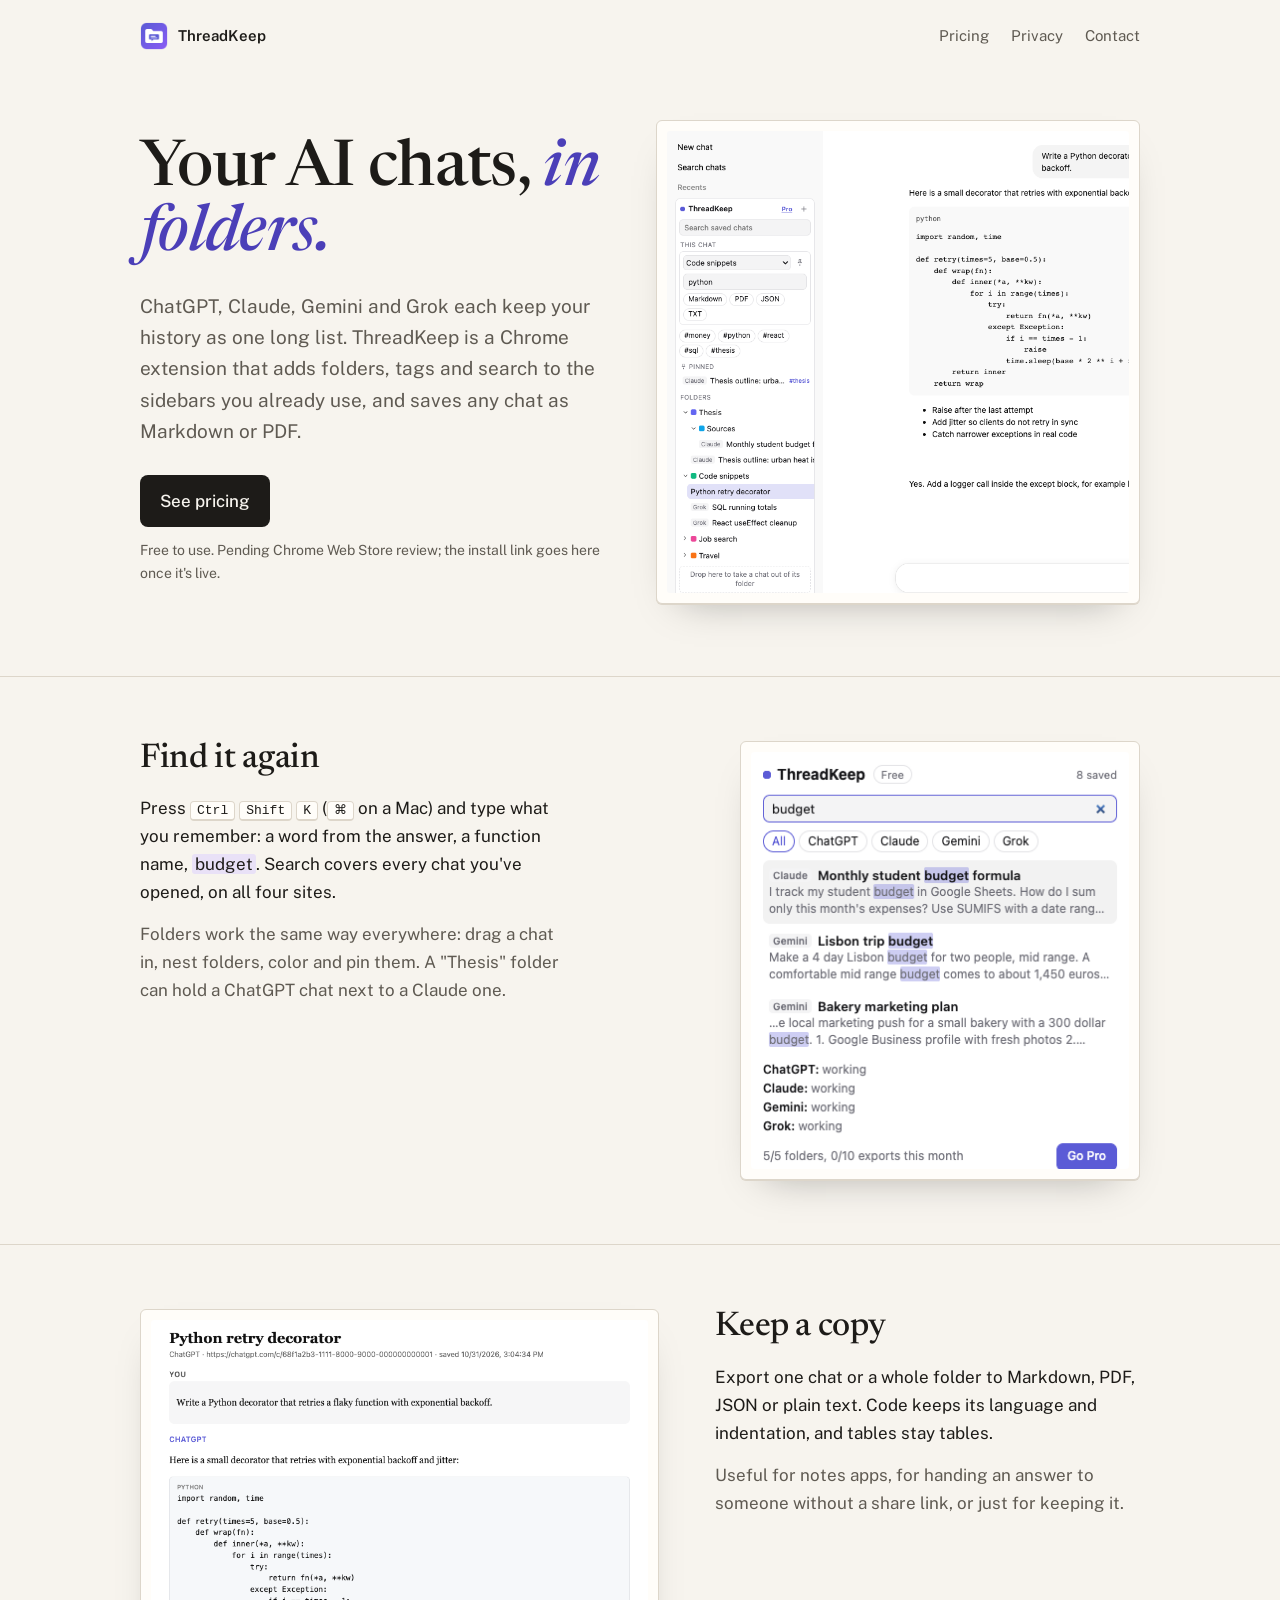
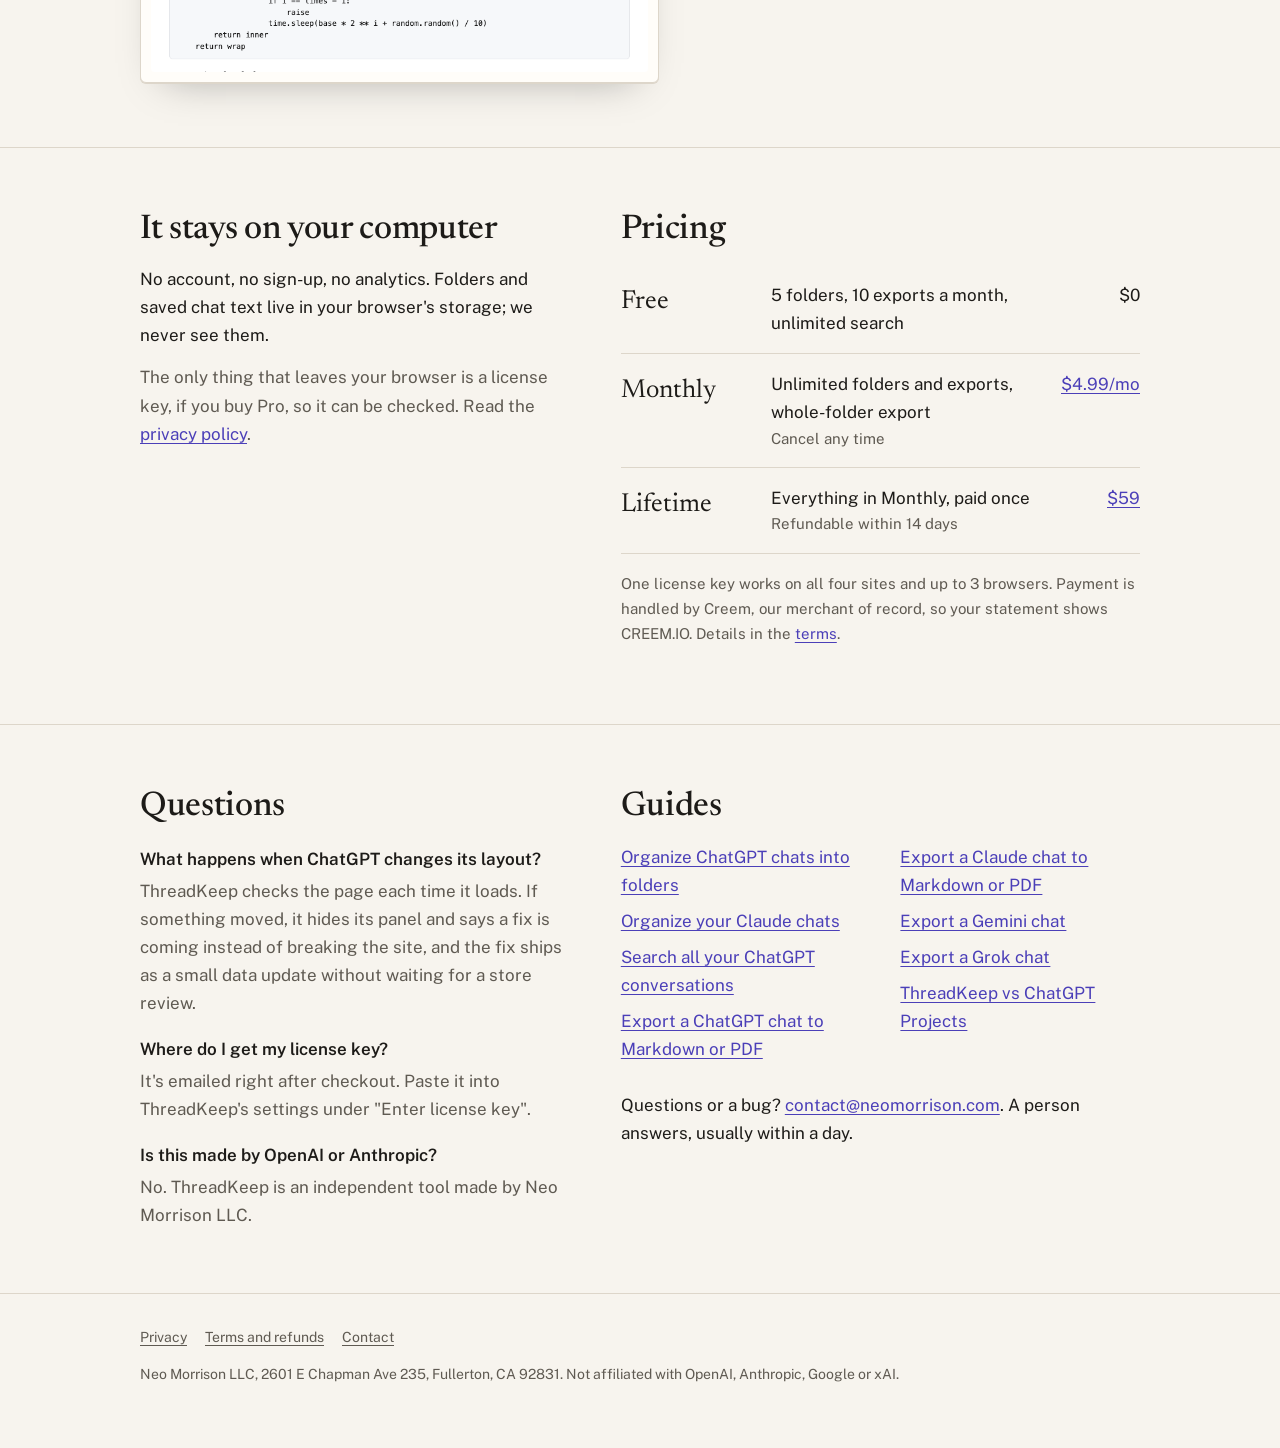
==== index.html @ a0938ef2 "Update site from chat-organizer docs/" ====
<!doctype html>
<html lang="en"><head><meta charset="utf-8"><meta name="viewport" content="width=device-width, initial-scale=1">
<title>ThreadKeep: folders for ChatGPT, Claude, Gemini and Grok</title>
<meta name="description" content="Folders, tags, search and export for ChatGPT, Claude, Gemini and Grok chats. Stored on your device. No account.">
<link rel="canonical" href="https://threadkeep.neomorrison.com/">
<link rel="icon" href="icon-128.png">
<link rel="preconnect" href="https://fonts.googleapis.com"><link rel="preconnect" href="https://fonts.gstatic.com" crossorigin>
<link href="https://fonts.googleapis.com/css2?family=Newsreader:opsz,wght@6..72,500;6..72,600&family=Public+Sans:wght@400;500;600&display=swap" rel="stylesheet">
<style>
:root{--bg:#f7f4ee;--paper:#fffdf9;--ink:#1d1b18;--soft:#5f5a52;--rule:#ddd6ca;--mark:#e9e1f7;--a:#4b3fb8}
@media (prefers-color-scheme:dark){:root{--bg:#171614;--paper:#1f1d1a;--ink:#efebe4;--soft:#a8a196;--rule:#34312c;--mark:#2e2944;--a:#a99cf5}}
*{box-sizing:border-box}
body{margin:0;background:var(--bg);color:var(--ink);font:17px/1.65 "Public Sans",system-ui,sans-serif}
a{color:var(--a);text-underline-offset:3px}
.wrap{max-width:1040px;margin:0 auto;padding:0 20px}
nav{display:flex;align-items:center;gap:22px;padding:22px 0;font-size:15px}
nav .brand{display:flex;align-items:center;gap:10px;font-weight:600;color:var(--ink);text-decoration:none;margin-right:auto}
nav .brand img{width:28px;height:28px;border-radius:7px}
nav a{color:var(--soft);text-decoration:none}nav a:hover{color:var(--ink)}
h1,h2{font-family:Newsreader,Georgia,serif;font-weight:500;letter-spacing:-.01em}
.hero{display:grid;grid-template-columns:1fr 1.05fr;gap:56px;align-items:center;padding:48px 0 72px}
.hero h1{font-size:clamp(40px,6vw,64px);line-height:1.02;margin:0 0 22px}
.hero h1 em{font-style:italic;color:var(--a)}
.hero p{font-size:19px;color:var(--soft);margin:0 0 28px;max-width:30em}
.btn{display:inline-block;background:var(--ink);color:var(--bg);padding:12px 20px;border-radius:8px;text-decoration:none;font-weight:500}
.note{display:block;font-size:14px;color:var(--soft);margin-top:12px}
.frame{background:var(--paper);border:1px solid var(--rule);border-radius:6px;padding:10px;box-shadow:0 1px 0 var(--rule),0 18px 40px -24px rgba(0,0,0,.35)}
.frame img{display:block;width:100%;height:auto;border-radius:3px}
section{border-top:1px solid var(--rule);padding:64px 0}
.row{display:grid;grid-template-columns:.9fr 1.1fr;gap:56px;align-items:start}
.row.flip{grid-template-columns:1.1fr .9fr}.row.flip .text{order:2}
h2{font-size:34px;line-height:1.1;margin:0 0 16px}
.text p{margin:0 0 14px}.text p.soft{color:var(--soft)}
kbd{font:13px ui-monospace,Menlo,monospace;border:1px solid var(--rule);border-bottom-width:2px;border-radius:4px;padding:1px 6px;background:var(--paper)}
mark{background:var(--mark);color:inherit;padding:0 3px;border-radius:3px}
.narrow{max-width:400px}
.prices{width:100%;border-collapse:collapse;margin:8px 0 18px}
.prices td{padding:16px 0;border-bottom:1px solid var(--rule);vertical-align:top}
.prices td:first-child{font-family:Newsreader,Georgia,serif;font-size:26px;width:150px}
.prices td:last-child{text-align:right;white-space:nowrap;padding-left:16px}
.prices small{display:block;color:var(--soft);font-size:15px}
dl{margin:0}dt{font-weight:600;margin-top:18px}dd{margin:4px 0 0;color:var(--soft)}
footer{border-top:1px solid var(--rule);padding:32px 0 48px;font-size:14px;color:var(--soft)}
footer a{color:var(--soft);margin-right:18px}
.guides{columns:2;column-gap:40px;padding:0;list-style:none;margin:0}.guides li{margin-bottom:8px;break-inside:avoid}
@media (max-width:800px){.hero,.row,.row.flip{grid-template-columns:1fr;gap:28px}.row.flip .text{order:0}.hero{padding-top:20px}.guides{columns:1}nav a:not(.brand){display:none}nav a.keep{display:inline}}
</style></head>
<body>
<div class="wrap">
<nav><a class="brand" href="./"><img src="icon-128.png" alt="">ThreadKeep</a><a href="#pricing" class="keep">Pricing</a><a href="privacy.html">Privacy</a><a href="mailto:contact@neomorrison.com">Contact</a></nav>

<div class="hero">
<div>
<h1>Your AI chats, <em>in folders.</em></h1>
<p>ChatGPT, Claude, Gemini and Grok each keep your history as one long list. ThreadKeep is a Chrome extension that adds folders, tags and search to the sidebars you already use, and saves any chat as Markdown or PDF.</p>
<a class="btn" href="#pricing">See pricing</a>
<span class="note">Free to use. Pending Chrome Web Store review; the install link goes here once it's live.</span>
</div>
<div class="frame"><img src="shots/folders.png" width="800" height="800" alt="The ChatGPT sidebar with ThreadKeep's folders: Thesis, Sources, Code snippets, Job search, Travel"></div>
</div>
</div>

<section><div class="wrap row">
<div class="text">
<h2>Find it again</h2>
<p>Press <kbd>Ctrl</kbd> <kbd>Shift</kbd> <kbd>K</kbd> (<kbd>⌘</kbd> on a Mac) and type what you remember: a word from the answer, a function name, <mark>budget</mark>. Search covers every chat you've opened, on all four sites.</p>
<p class="soft">Folders work the same way everywhere: drag a chat in, nest folders, color and pin them. A "Thesis" folder can hold a ChatGPT chat next to a Claude one.</p>
</div>
<div class="frame narrow" style="justify-self:end"><img src="shots/search.png" width="380" height="420" alt="ThreadKeep search results for the word budget across Claude and Gemini chats"></div>
</div></section>

<section><div class="wrap row flip">
<div class="frame"><img src="shots/export.png" width="820" height="580" alt="A ChatGPT chat exported as a printable page with the Python code block intact"></div>
<div class="text">
<h2>Keep a copy</h2>
<p>Export one chat or a whole folder to Markdown, PDF, JSON or plain text. Code keeps its language and indentation, and tables stay tables.</p>
<p class="soft">Useful for notes apps, for handing an answer to someone without a share link, or just for keeping it.</p>
</div>
</div></section>

<section><div class="wrap row">
<div class="text">
<h2>It stays on your computer</h2>
<p>No account, no sign-up, no analytics. Folders and saved chat text live in your browser's storage; we never see them.</p>
<p class="soft">The only thing that leaves your browser is a license key, if you buy Pro, so it can be checked. Read the <a href="privacy.html">privacy policy</a>.</p>
</div>
<div class="text" id="pricing">
<h2>Pricing</h2>
<table class="prices">
<tr><td>Free</td><td>5 folders, 10 exports a month, unlimited search</td><td>$0</td></tr>
<tr><td>Monthly</td><td>Unlimited folders and exports, whole-folder export<small>Cancel any time</small></td><td><a href="https://license-live-production.up.railway.app/buy/monthly">$4.99/mo</a></td></tr>
<tr><td>Lifetime</td><td>Everything in Monthly, paid once<small>Refundable within 14 days</small></td><td><a href="https://license-live-production.up.railway.app/buy/lifetime">$59</a></td></tr>
</table>
<p class="soft" style="font-size:15px">One license key works on all four sites and up to 3 browsers. Payment is handled by Creem, our merchant of record, so your statement shows CREEM.IO. Details in the <a href="terms.html">terms</a>.</p>
</div>
</div></section>

<section><div class="wrap row">
<div class="text">
<h2>Questions</h2>
<dl>
<dt>What happens when ChatGPT changes its layout?</dt><dd>ThreadKeep checks the page each time it loads. If something moved, it hides its panel and says a fix is coming instead of breaking the site, and the fix ships as a small data update without waiting for a store review.</dd>
<dt>Where do I get my license key?</dt><dd>It's emailed right after checkout. Paste it into ThreadKeep's settings under "Enter license key".</dd>
<dt>Is this made by OpenAI or Anthropic?</dt><dd>No. ThreadKeep is an independent tool made by Neo Morrison LLC.</dd>
</dl>
</div>
<div class="text">
<h2>Guides</h2>
<ul class="guides">
<li><a href="organize-chatgpt-chats-into-folders.html">Organize ChatGPT chats into folders</a></li>
<li><a href="organize-claude-chats.html">Organize your Claude chats</a></li>
<li><a href="search-all-chatgpt-conversations.html">Search all your ChatGPT conversations</a></li>
<li><a href="export-chatgpt-chat-to-markdown-pdf.html">Export a ChatGPT chat to Markdown or PDF</a></li>
<li><a href="export-claude-chat-to-markdown-pdf.html">Export a Claude chat to Markdown or PDF</a></li>
<li><a href="export-gemini-chat.html">Export a Gemini chat</a></li>
<li><a href="export-grok-conversation.html">Export a Grok chat</a></li>
<li><a href="threadkeep-vs-chatgpt-projects.html">ThreadKeep vs ChatGPT Projects</a></li>
</ul>
<p style="margin-top:28px">Questions or a bug? <a href="mailto:contact@neomorrison.com">contact@neomorrison.com</a>. A person answers, usually within a day.</p>
</div>
</div></section>

<footer><div class="wrap">
<a href="privacy.html">Privacy</a><a href="terms.html">Terms and refunds</a><a href="mailto:contact@neomorrison.com">Contact</a>
<p>Neo Morrison LLC, 2601 E Chapman Ave 235, Fullerton, CA 92831. Not affiliated with OpenAI, Anthropic, Google or xAI.</p>
</div></footer>
</body></html>
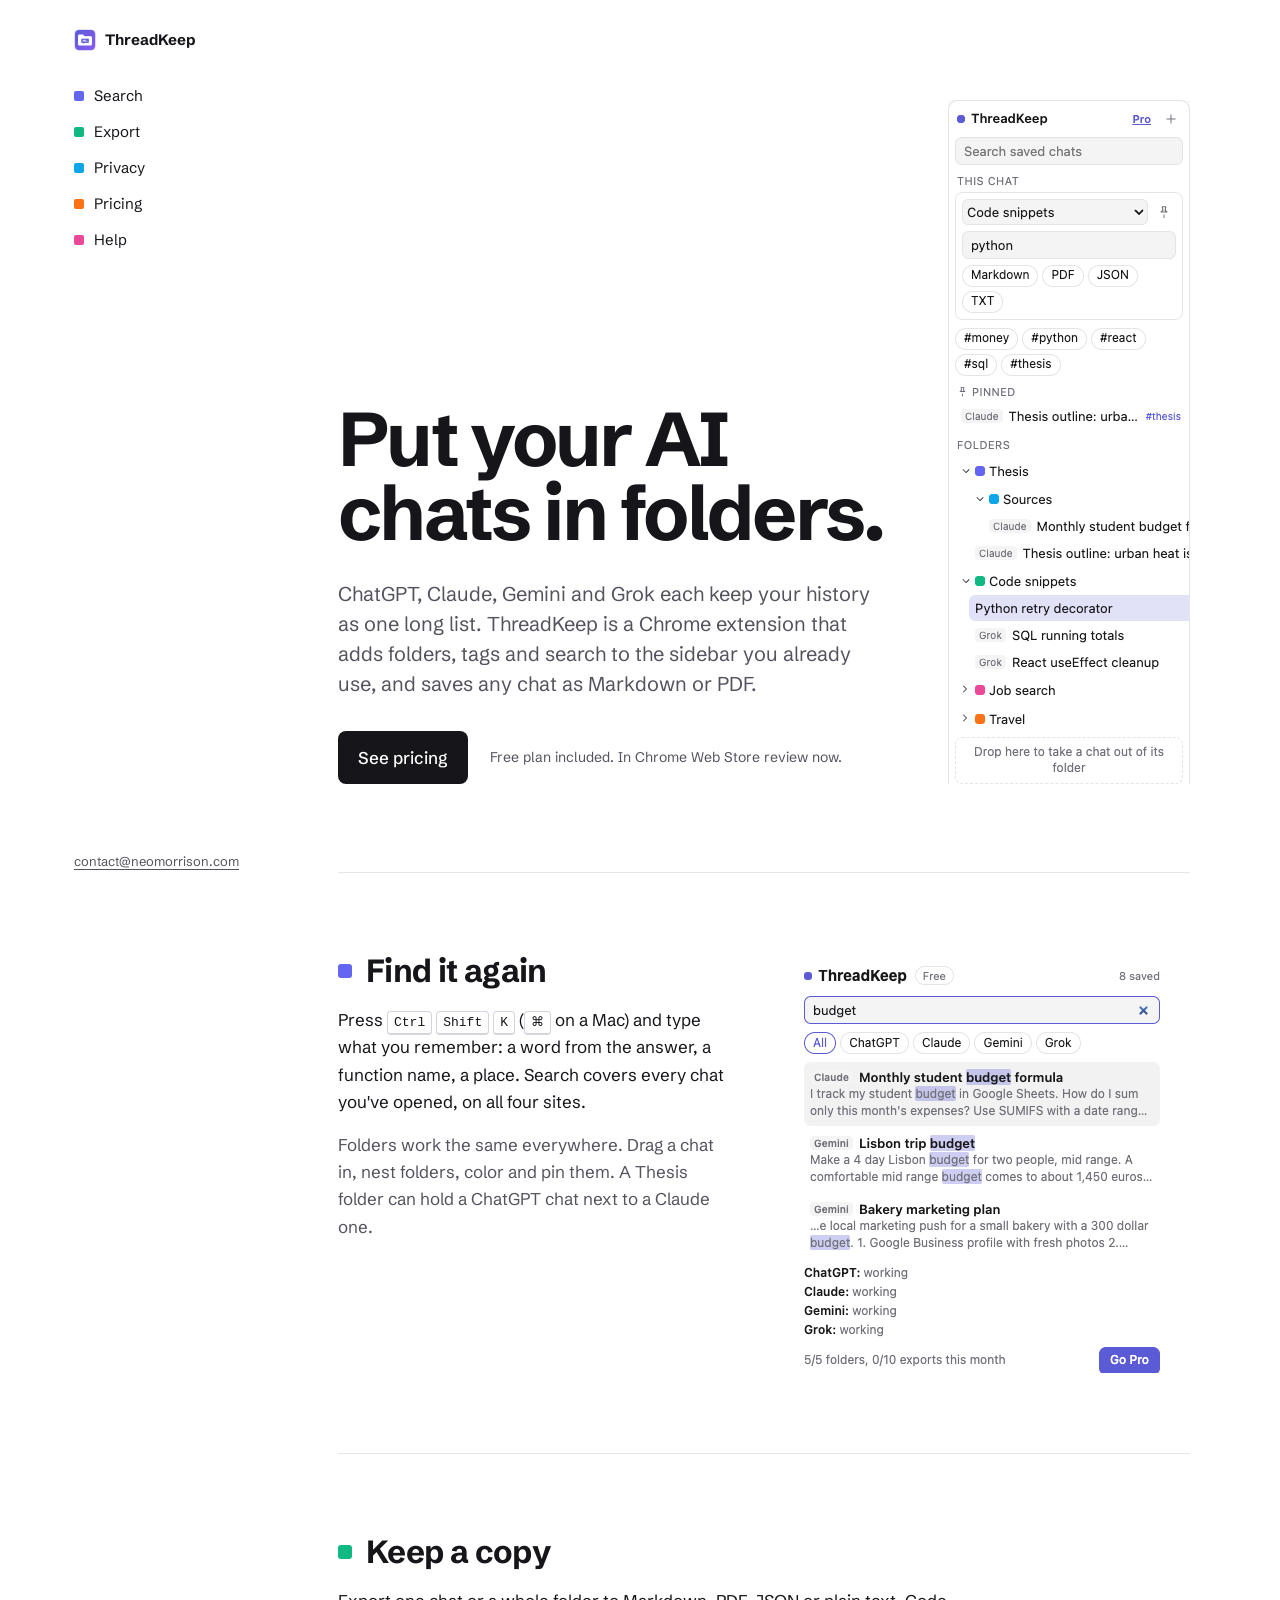
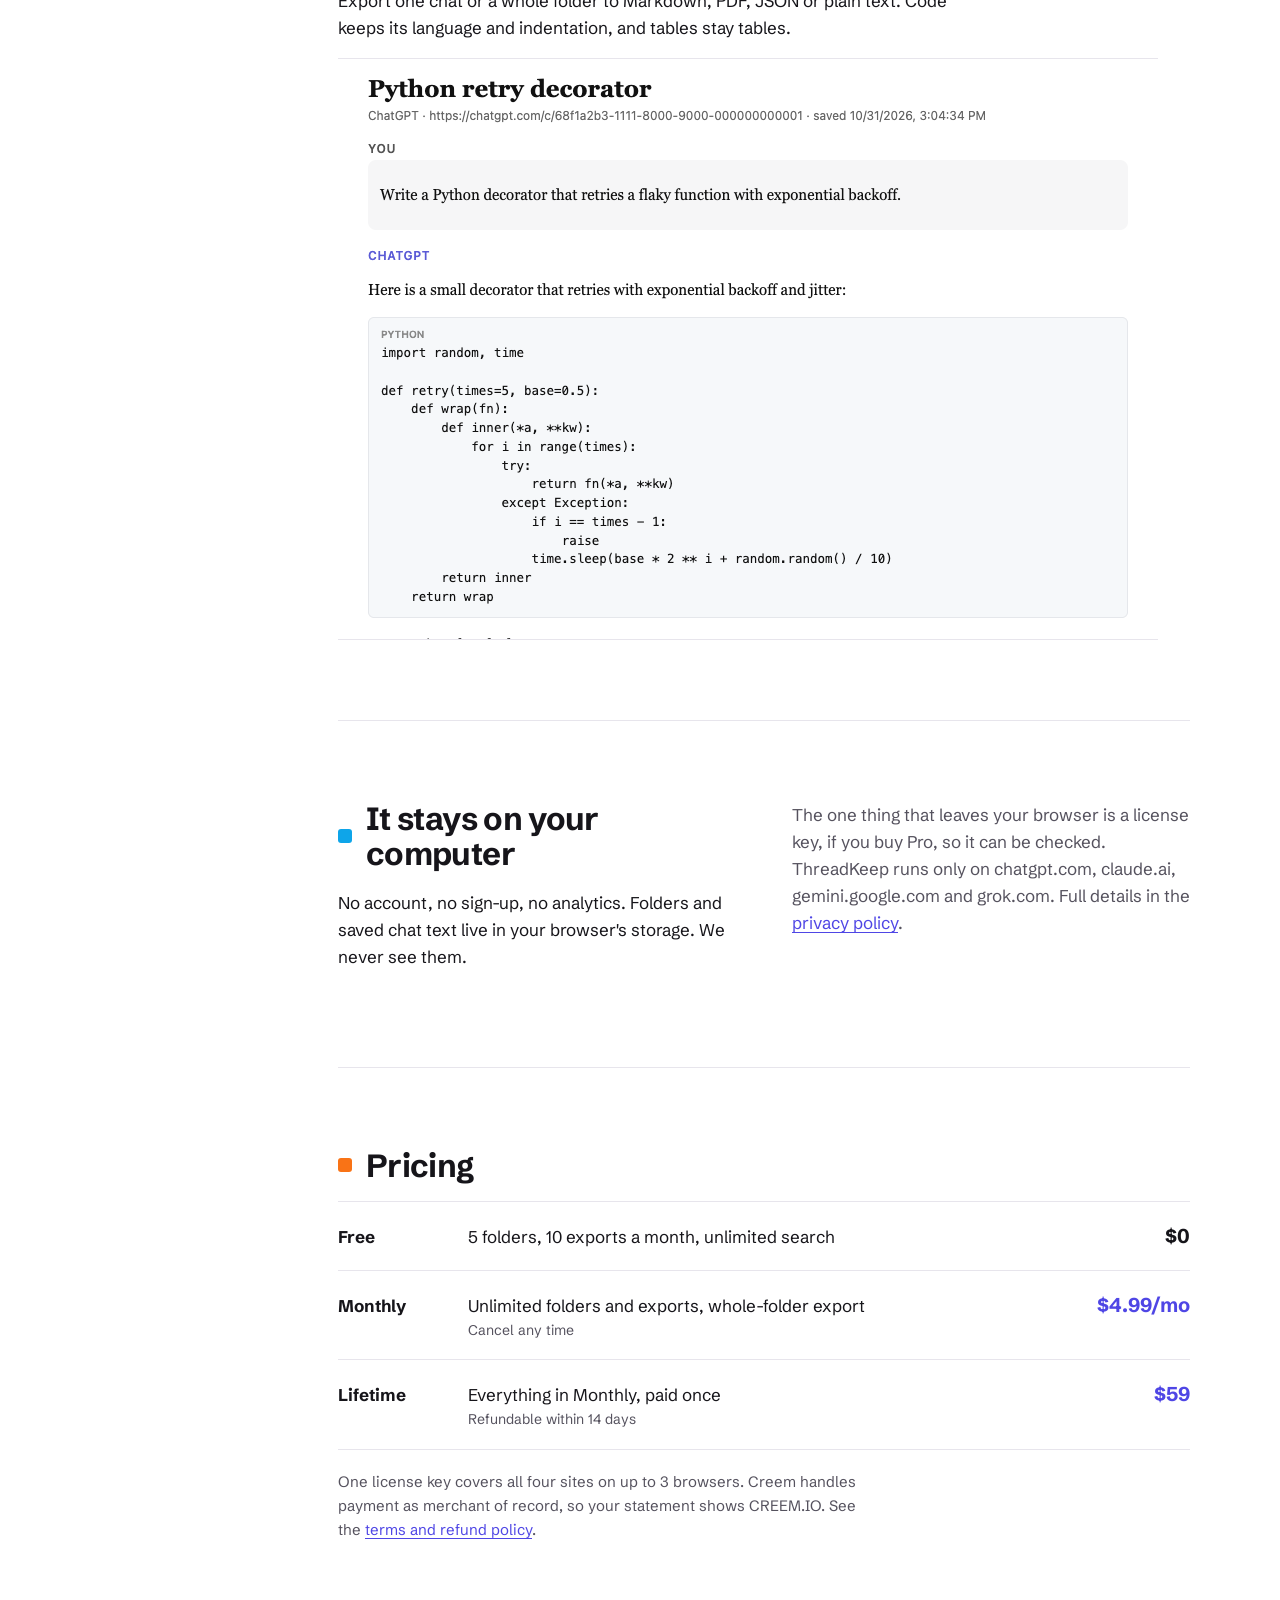
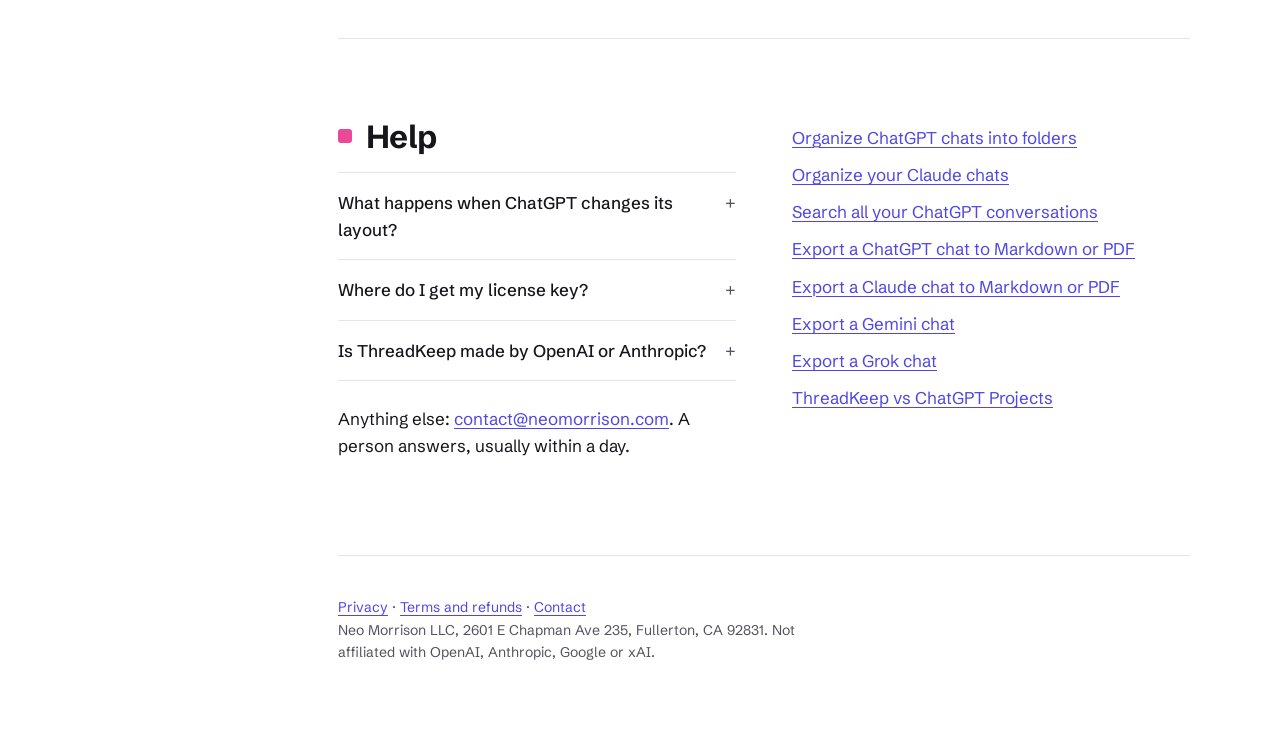
==== commit 7859d60b: "Update site from chat-organizer docs/" ====
--- a/index.html
+++ b/index.html
@@ -5,108 +5,145 @@
 <link rel="canonical" href="https://threadkeep.neomorrison.com/">
 <link rel="icon" href="icon-128.png">
 <link rel="preconnect" href="https://fonts.googleapis.com"><link rel="preconnect" href="https://fonts.gstatic.com" crossorigin>
-<link href="https://fonts.googleapis.com/css2?family=Newsreader:opsz,wght@6..72,500;6..72,600&family=Public+Sans:wght@400;500;600&display=swap" rel="stylesheet">
+<link href="https://fonts.googleapis.com/css2?family=Schibsted+Grotesk:wght@400;500;700&display=swap" rel="stylesheet">
 <style>
-:root{--bg:#f7f4ee;--paper:#fffdf9;--ink:#1d1b18;--soft:#5f5a52;--rule:#ddd6ca;--mark:#e9e1f7;--a:#4b3fb8}
-@media (prefers-color-scheme:dark){:root{--bg:#171614;--paper:#1f1d1a;--ink:#efebe4;--soft:#a8a196;--rule:#34312c;--mark:#2e2944;--a:#a99cf5}}
+:root{--ink:#16151a;--soft:#55525e;--rule:#e7e5ec;--hover:#f3f2f7;--a:#4f46e5;
+--thesis:#6366f1;--sources:#0ea5e9;--code:#10b981;--travel:#f97316;--jobs:#ec4899}
 *{box-sizing:border-box}
-body{margin:0;background:var(--bg);color:var(--ink);font:17px/1.65 "Public Sans",system-ui,sans-serif}
-a{color:var(--a);text-underline-offset:3px}
-.wrap{max-width:1040px;margin:0 auto;padding:0 20px}
-nav{display:flex;align-items:center;gap:22px;padding:22px 0;font-size:15px}
-nav .brand{display:flex;align-items:center;gap:10px;font-weight:600;color:var(--ink);text-decoration:none;margin-right:auto}
-nav .brand img{width:28px;height:28px;border-radius:7px}
-nav a{color:var(--soft);text-decoration:none}nav a:hover{color:var(--ink)}
-h1,h2{font-family:Newsreader,Georgia,serif;font-weight:500;letter-spacing:-.01em}
-.hero{display:grid;grid-template-columns:1fr 1.05fr;gap:56px;align-items:center;padding:48px 0 72px}
-.hero h1{font-size:clamp(40px,6vw,64px);line-height:1.02;margin:0 0 22px}
-.hero h1 em{font-style:italic;color:var(--a)}
-.hero p{font-size:19px;color:var(--soft);margin:0 0 28px;max-width:30em}
-.btn{display:inline-block;background:var(--ink);color:var(--bg);padding:12px 20px;border-radius:8px;text-decoration:none;font-weight:500}
-.note{display:block;font-size:14px;color:var(--soft);margin-top:12px}
-.frame{background:var(--paper);border:1px solid var(--rule);border-radius:6px;padding:10px;box-shadow:0 1px 0 var(--rule),0 18px 40px -24px rgba(0,0,0,.35)}
-.frame img{display:block;width:100%;height:auto;border-radius:3px}
-section{border-top:1px solid var(--rule);padding:64px 0}
-.row{display:grid;grid-template-columns:.9fr 1.1fr;gap:56px;align-items:start}
-.row.flip{grid-template-columns:1.1fr .9fr}.row.flip .text{order:2}
-h2{font-size:34px;line-height:1.1;margin:0 0 16px}
-.text p{margin:0 0 14px}.text p.soft{color:var(--soft)}
-kbd{font:13px ui-monospace,Menlo,monospace;border:1px solid var(--rule);border-bottom-width:2px;border-radius:4px;padding:1px 6px;background:var(--paper)}
-mark{background:var(--mark);color:inherit;padding:0 3px;border-radius:3px}
-.narrow{max-width:400px}
-.prices{width:100%;border-collapse:collapse;margin:8px 0 18px}
-.prices td{padding:16px 0;border-bottom:1px solid var(--rule);vertical-align:top}
-.prices td:first-child{font-family:Newsreader,Georgia,serif;font-size:26px;width:150px}
-.prices td:last-child{text-align:right;white-space:nowrap;padding-left:16px}
-.prices small{display:block;color:var(--soft);font-size:15px}
-dl{margin:0}dt{font-weight:600;margin-top:18px}dd{margin:4px 0 0;color:var(--soft)}
-footer{border-top:1px solid var(--rule);padding:32px 0 48px;font-size:14px;color:var(--soft)}
-footer a{color:var(--soft);margin-right:18px}
-.guides{columns:2;column-gap:40px;padding:0;list-style:none;margin:0}.guides li{margin-bottom:8px;break-inside:avoid}
-@media (max-width:800px){.hero,.row,.row.flip{grid-template-columns:1fr;gap:28px}.row.flip .text{order:0}.hero{padding-top:20px}.guides{columns:1}nav a:not(.brand){display:none}nav a.keep{display:inline}}
+html{scroll-behavior:smooth;scrollbar-color:#c9c6d3 #fff}
+body{margin:0;background:#fff;color:var(--ink);font:400 17px/1.6 "Schibsted Grotesk",system-ui,sans-serif;font-feature-settings:"tnum" 0}
+::selection{background:#dcd9fb;color:var(--ink)}
+a{color:var(--a);text-decoration-thickness:1px;text-underline-offset:3px}
+a:focus-visible,summary:focus-visible{outline:2px solid var(--a);outline-offset:3px;border-radius:2px}
+.page{display:grid;grid-template-columns:232px minmax(0,1fr);max-width:1180px;margin:0 auto}
+
+/* The sidebar is the site map, drawn like ThreadKeep's own folder panel. */
+.tree{position:sticky;top:0;align-self:start;height:100vh;padding:28px 0 28px 24px;font-size:15px;display:flex;flex-direction:column}
+.tree .brand{display:flex;align-items:center;gap:9px;font-weight:700;color:var(--ink);text-decoration:none;margin-bottom:26px}
+.tree .brand img{width:22px;height:22px;border-radius:5px}
+.tree ul{list-style:none;margin:0;padding:0}
+.tree li a{display:flex;align-items:center;gap:10px;padding:6px 10px;margin-left:-10px;border-radius:6px;color:var(--ink);text-decoration:none}
+.tree li a:hover{background:var(--hover)}
+.tree li.sub a{padding-left:30px}
+.sq{width:10px;height:10px;border-radius:2px;flex:none}
+.tree .foot{margin-top:auto;font-size:13px;color:var(--soft)}
+.tree .foot a{color:var(--soft)}
+
+main{padding:28px 40px 0 56px;min-width:0}
+.hero{display:grid;grid-template-columns:minmax(0,1fr) 242px;gap:64px;align-items:end;padding:72px 0 88px;border-bottom:1px solid var(--rule)}
+h1{font-size:clamp(44px,6.4vw,76px);line-height:.98;font-weight:700;letter-spacing:-.035em;margin:0 0 28px;text-wrap:balance}
+.lede{font-size:20px;line-height:1.5;color:var(--soft);max-width:31em;margin:0 0 32px}
+.cta{display:flex;flex-wrap:wrap;align-items:center;gap:14px 22px}
+.btn{background:var(--ink);color:#fff;padding:13px 20px;border-radius:8px;font-weight:500;text-decoration:none;transition:background .2s cubic-bezier(.16,1,.3,1)}
+.btn:hover{background:#34313d}
+.cta span{font-size:14px;color:var(--soft)}
+.hero img{display:block;width:242px;height:auto}
+
+section{padding:80px 0;border-bottom:1px solid var(--rule);scroll-margin-top:12px}
+h2{font-size:32px;line-height:1.1;font-weight:700;letter-spacing:-.02em;margin:0 0 18px;display:flex;align-items:center;gap:14px}
+h2 .sq{width:14px;height:14px;border-radius:3px}
+.cols{display:grid;grid-template-columns:minmax(0,1fr) minmax(0,1fr);gap:56px;align-items:start}
+p{margin:0 0 16px;max-width:36em}.soft{color:var(--soft)}
+kbd{font:500 13px/1 ui-monospace,SFMono-Regular,Menlo,monospace;border:1px solid #d6d3de;border-bottom-width:2px;border-radius:4px;padding:3px 6px}
+.shot{display:block;max-width:100%;height:auto}
+.shot.edge{border-top:1px solid var(--rule);border-bottom:1px solid var(--rule)}
+
+table{width:100%;border-collapse:collapse;font-variant-numeric:tabular-nums}
+td{padding:18px 0;border-top:1px solid var(--rule);vertical-align:baseline}
+tr:last-child td{border-bottom:1px solid var(--rule)}
+td.plan{font-weight:700;width:130px}
+td.price{text-align:right;font-weight:700;font-size:20px;white-space:nowrap;padding-left:20px}
+td small{display:block;color:var(--soft);font-size:14px}
+td.price a{text-decoration:none}td.price a:hover{text-decoration:underline}
+
+details{border-top:1px solid var(--rule)}details:last-of-type{border-bottom:1px solid var(--rule)}
+summary{cursor:pointer;padding:16px 0;font-weight:500;list-style:none;display:flex;justify-content:space-between;gap:16px}
+summary::after{content:"+";color:var(--soft);font-weight:400}details[open] summary::after{content:"−"}
+details p{color:var(--soft);padding-bottom:6px}
+.guides{list-style:none;padding:0;margin:0;columns:2;column-gap:40px}.guides li{padding:5px 0;break-inside:avoid}
+footer{padding:40px 0 56px;font-size:14px;color:var(--soft)}
+
+@media (max-width:900px){
+.page{grid-template-columns:1fr}
+.tree{position:static;height:auto;padding:20px 16px 0;flex-direction:row;flex-wrap:wrap;align-items:center;gap:6px 14px}
+.tree .brand{margin:0 auto 0 0}.tree ul{display:contents}.tree li.sub{display:none}
+.tree li a{margin:0;padding:4px 6px}.tree .foot{display:none}
+main{padding:0 16px}
+.hero{grid-template-columns:1fr;gap:40px;padding:48px 0 56px}.hero img{justify-self:start}
+.cols{grid-template-columns:1fr;gap:32px}
+section{padding:56px 0}.guides{columns:1}
+}
+@media (prefers-reduced-motion:reduce){html{scroll-behavior:auto}.btn{transition:none}}
 </style></head>
 <body>
-<div class="wrap">
-<nav><a class="brand" href="./"><img src="icon-128.png" alt="">ThreadKeep</a><a href="#pricing" class="keep">Pricing</a><a href="privacy.html">Privacy</a><a href="mailto:contact@neomorrison.com">Contact</a></nav>
+<div class="page">
+<nav class="tree" aria-label="Sections">
+<a class="brand" href="./"><img src="icon-128.png" alt="">ThreadKeep</a>
+<ul>
+<li><a href="#search"><span class="sq" style="background:var(--thesis)"></span>Search</a></li>
+<li><a href="#export"><span class="sq" style="background:var(--code)"></span>Export</a></li>
+<li><a href="#privacy"><span class="sq" style="background:var(--sources)"></span>Privacy</a></li>
+<li><a href="#pricing"><span class="sq" style="background:var(--travel)"></span>Pricing</a></li>
+<li><a href="#help"><span class="sq" style="background:var(--jobs)"></span>Help</a></li>
+</ul>
+<div class="foot"><a href="mailto:contact@neomorrison.com">contact@neomorrison.com</a></div>
+</nav>
 
+<main>
 <div class="hero">
 <div>
-<h1>Your AI chats, <em>in folders.</em></h1>
-<p>ChatGPT, Claude, Gemini and Grok each keep your history as one long list. ThreadKeep is a Chrome extension that adds folders, tags and search to the sidebars you already use, and saves any chat as Markdown or PDF.</p>
-<a class="btn" href="#pricing">See pricing</a>
-<span class="note">Free to use. Pending Chrome Web Store review; the install link goes here once it's live.</span>
+<h1>Put your AI chats in folders.</h1>
+<p class="lede">ChatGPT, Claude, Gemini and Grok each keep your history as one long list. ThreadKeep is a Chrome extension that adds folders, tags and search to the sidebar you already use, and saves any chat as Markdown or PDF.</p>
+<div class="cta"><a class="btn" href="#pricing">See pricing</a><span>Free plan included. In Chrome Web Store review now.</span></div>
 </div>
-<div class="frame"><img src="shots/folders.png" width="800" height="800" alt="The ChatGPT sidebar with ThreadKeep's folders: Thesis, Sources, Code snippets, Job search, Travel"></div>
-</div>
+<img src="shots/panel.png" width="242" height="684" alt="ThreadKeep's panel in the ChatGPT sidebar: a search box, tags, and folders named Thesis, Sources, Code snippets, Job search and Travel">
 </div>
 
-<section><div class="wrap row">
-<div class="text">
-<h2>Find it again</h2>
-<p>Press <kbd>Ctrl</kbd> <kbd>Shift</kbd> <kbd>K</kbd> (<kbd>⌘</kbd> on a Mac) and type what you remember: a word from the answer, a function name, <mark>budget</mark>. Search covers every chat you've opened, on all four sites.</p>
-<p class="soft">Folders work the same way everywhere: drag a chat in, nest folders, color and pin them. A "Thesis" folder can hold a ChatGPT chat next to a Claude one.</p>
+<section id="search"><div class="cols">
+<div>
+<h2><span class="sq" style="background:var(--thesis)"></span>Find it again</h2>
+<p>Press <kbd>Ctrl</kbd> <kbd>Shift</kbd> <kbd>K</kbd> (<kbd>⌘</kbd> on a Mac) and type what you remember: a word from the answer, a function name, a place. Search covers every chat you've opened, on all four sites.</p>
+<p class="soft">Folders work the same everywhere. Drag a chat in, nest folders, color and pin them. A Thesis folder can hold a ChatGPT chat next to a Claude one.</p>
 </div>
-<div class="frame narrow" style="justify-self:end"><img src="shots/search.png" width="380" height="420" alt="ThreadKeep search results for the word budget across Claude and Gemini chats"></div>
+<img class="shot" src="shots/search.png" width="380" height="420" alt="Search results for the word budget across Claude and Gemini chats">
 </div></section>
 
-<section><div class="wrap row flip">
-<div class="frame"><img src="shots/export.png" width="820" height="580" alt="A ChatGPT chat exported as a printable page with the Python code block intact"></div>
-<div class="text">
-<h2>Keep a copy</h2>
+<section id="export">
+<h2><span class="sq" style="background:var(--code)"></span>Keep a copy</h2>
 <p>Export one chat or a whole folder to Markdown, PDF, JSON or plain text. Code keeps its language and indentation, and tables stay tables.</p>
-<p class="soft">Useful for notes apps, for handing an answer to someone without a share link, or just for keeping it.</p>
+<img class="shot edge" src="shots/export.png" width="820" height="580" alt="A ChatGPT chat exported as a printable page, with its Python code block intact">
+</section>
+
+<section id="privacy"><div class="cols">
+<div>
+<h2><span class="sq" style="background:var(--sources)"></span>It stays on your computer</h2>
+<p>No account, no sign-up, no analytics. Folders and saved chat text live in your browser's storage. We never see them.</p>
+</div>
+<div>
+<p class="soft">The one thing that leaves your browser is a license key, if you buy Pro, so it can be checked. ThreadKeep runs only on chatgpt.com, claude.ai, gemini.google.com and grok.com. Full details in the <a href="privacy.html">privacy policy</a>.</p>
 </div>
 </div></section>
 
-<section><div class="wrap row">
-<div class="text">
-<h2>It stays on your computer</h2>
-<p>No account, no sign-up, no analytics. Folders and saved chat text live in your browser's storage; we never see them.</p>
-<p class="soft">The only thing that leaves your browser is a license key, if you buy Pro, so it can be checked. Read the <a href="privacy.html">privacy policy</a>.</p>
+<section id="pricing">
+<h2><span class="sq" style="background:var(--travel)"></span>Pricing</h2>
+<table>
+<tr><td class="plan">Free</td><td>5 folders, 10 exports a month, unlimited search</td><td class="price">$0</td></tr>
+<tr><td class="plan">Monthly</td><td>Unlimited folders and exports, whole-folder export<small>Cancel any time</small></td><td class="price"><a href="https://license-live-production.up.railway.app/buy/monthly">$4.99/mo</a></td></tr>
+<tr><td class="plan">Lifetime</td><td>Everything in Monthly, paid once<small>Refundable within 14 days</small></td><td class="price"><a href="https://license-live-production.up.railway.app/buy/lifetime">$59</a></td></tr>
+</table>
+<p class="soft" style="margin-top:20px;font-size:15px">One license key covers all four sites on up to 3 browsers. Creem handles payment as merchant of record, so your statement shows CREEM.IO. See the <a href="terms.html">terms and refund policy</a>.</p>
+</section>
+
+<section id="help"><div class="cols">
+<div>
+<h2><span class="sq" style="background:var(--jobs)"></span>Help</h2>
+<details><summary>What happens when ChatGPT changes its layout?</summary><p>ThreadKeep checks the page each time it loads. If something moved, it hides its panel and says a fix is coming instead of breaking the site. The fix ships as a small data update, without waiting for a store review.</p></details>
+<details><summary>Where do I get my license key?</summary><p>It's emailed right after checkout. Paste it into ThreadKeep's settings under "Enter license key".</p></details>
+<details><summary>Is ThreadKeep made by OpenAI or Anthropic?</summary><p>No. It's an independent tool made by Neo Morrison LLC.</p></details>
+<p style="margin-top:24px">Anything else: <a href="mailto:contact@neomorrison.com">contact@neomorrison.com</a>. A person answers, usually within a day.</p>
 </div>
-<div class="text" id="pricing">
-<h2>Pricing</h2>
-<table class="prices">
-<tr><td>Free</td><td>5 folders, 10 exports a month, unlimited search</td><td>$0</td></tr>
-<tr><td>Monthly</td><td>Unlimited folders and exports, whole-folder export<small>Cancel any time</small></td><td><a href="https://license-live-production.up.railway.app/buy/monthly">$4.99/mo</a></td></tr>
-<tr><td>Lifetime</td><td>Everything in Monthly, paid once<small>Refundable within 14 days</small></td><td><a href="https://license-live-production.up.railway.app/buy/lifetime">$59</a></td></tr>
-</table>
-<p class="soft" style="font-size:15px">One license key works on all four sites and up to 3 browsers. Payment is handled by Creem, our merchant of record, so your statement shows CREEM.IO. Details in the <a href="terms.html">terms</a>.</p>
-</div>
-</div></section>
-
-<section><div class="wrap row">
-<div class="text">
-<h2>Questions</h2>
-<dl>
-<dt>What happens when ChatGPT changes its layout?</dt><dd>ThreadKeep checks the page each time it loads. If something moved, it hides its panel and says a fix is coming instead of breaking the site, and the fix ships as a small data update without waiting for a store review.</dd>
-<dt>Where do I get my license key?</dt><dd>It's emailed right after checkout. Paste it into ThreadKeep's settings under "Enter license key".</dd>
-<dt>Is this made by OpenAI or Anthropic?</dt><dd>No. ThreadKeep is an independent tool made by Neo Morrison LLC.</dd>
-</dl>
-</div>
-<div class="text">
-<h2>Guides</h2>
-<ul class="guides">
+<div>
+<ul class="guides" style="columns:1">
 <li><a href="organize-chatgpt-chats-into-folders.html">Organize ChatGPT chats into folders</a></li>
 <li><a href="organize-claude-chats.html">Organize your Claude chats</a></li>
 <li><a href="search-all-chatgpt-conversations.html">Search all your ChatGPT conversations</a></li>
@@ -116,12 +153,13 @@
 <li><a href="export-grok-conversation.html">Export a Grok chat</a></li>
 <li><a href="threadkeep-vs-chatgpt-projects.html">ThreadKeep vs ChatGPT Projects</a></li>
 </ul>
-<p style="margin-top:28px">Questions or a bug? <a href="mailto:contact@neomorrison.com">contact@neomorrison.com</a>. A person answers, usually within a day.</p>
 </div>
 </div></section>
 
-<footer><div class="wrap">
-<a href="privacy.html">Privacy</a><a href="terms.html">Terms and refunds</a><a href="mailto:contact@neomorrison.com">Contact</a>
+<footer>
+<a href="privacy.html">Privacy</a> · <a href="terms.html">Terms and refunds</a> · <a href="mailto:contact@neomorrison.com">Contact</a>
 <p>Neo Morrison LLC, 2601 E Chapman Ave 235, Fullerton, CA 92831. Not affiliated with OpenAI, Anthropic, Google or xAI.</p>
-</div></footer>
+</footer>
+</main>
+</div>
 </body></html>
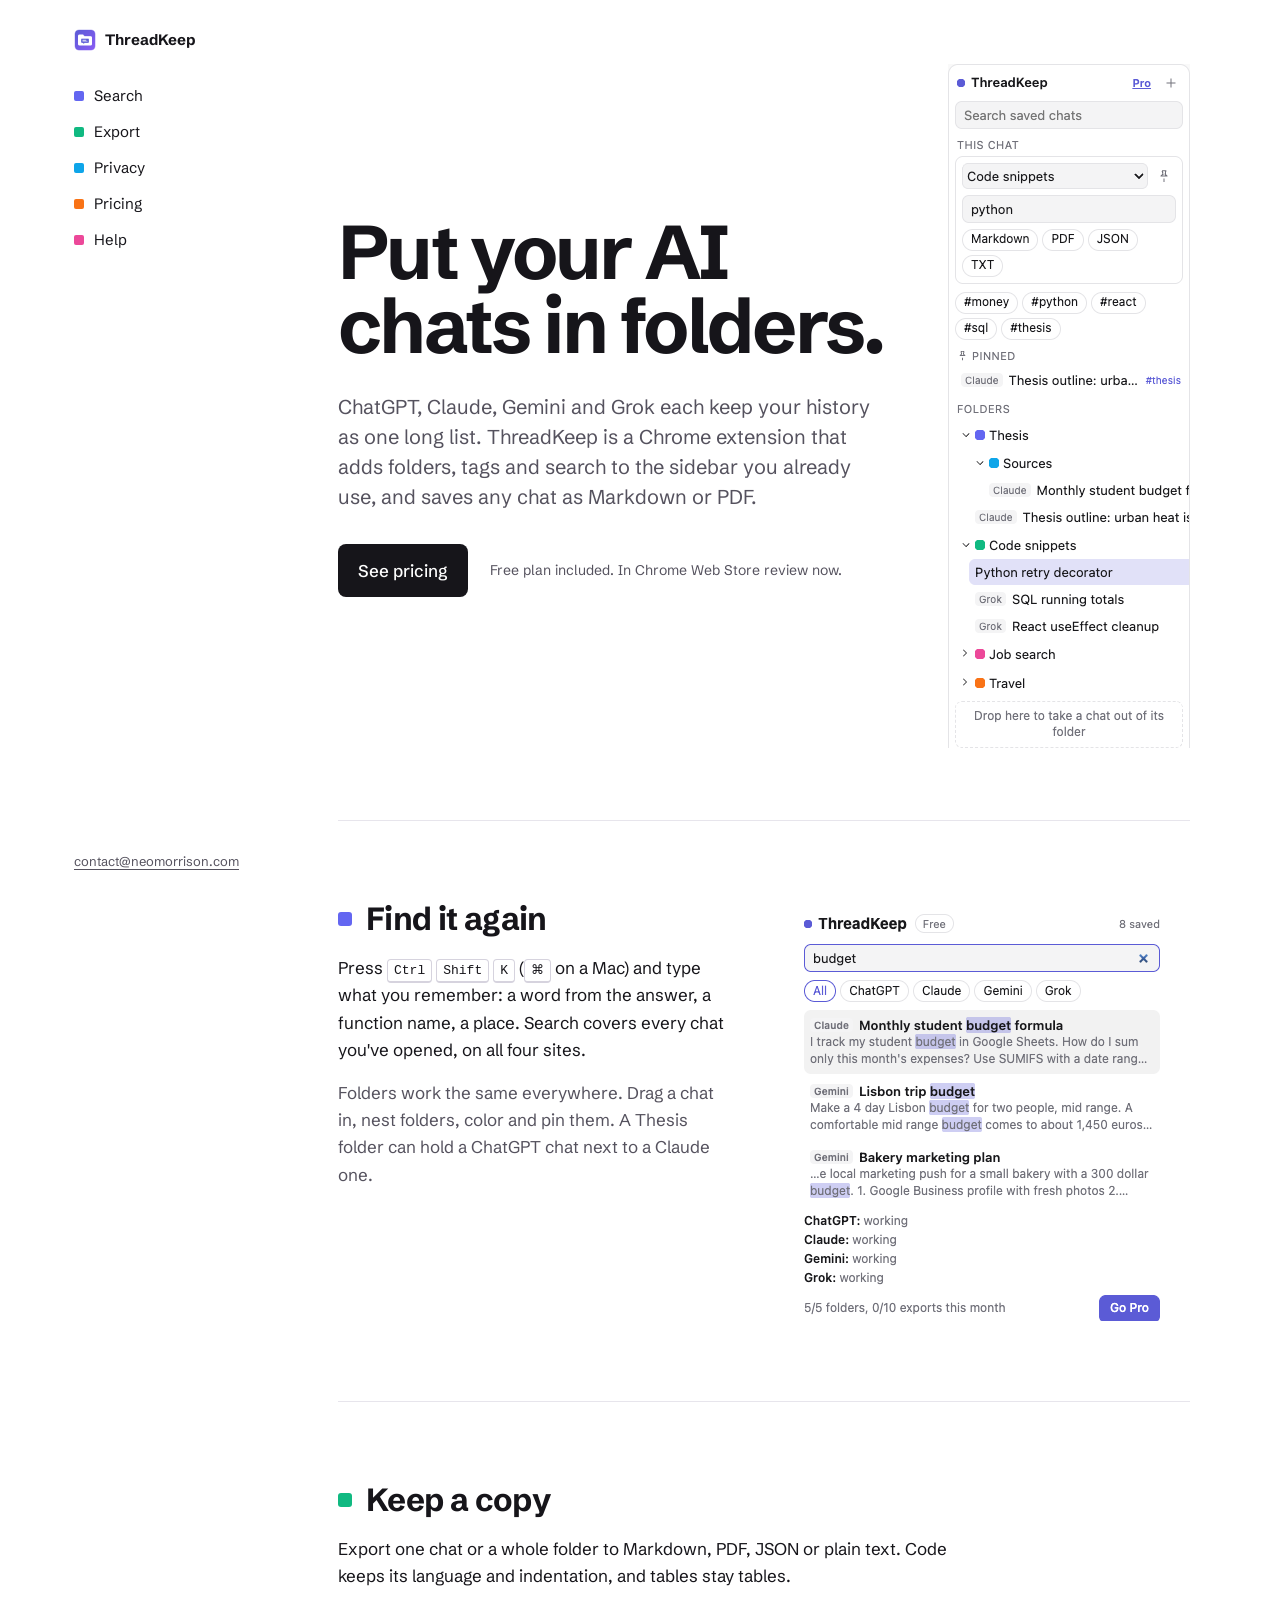
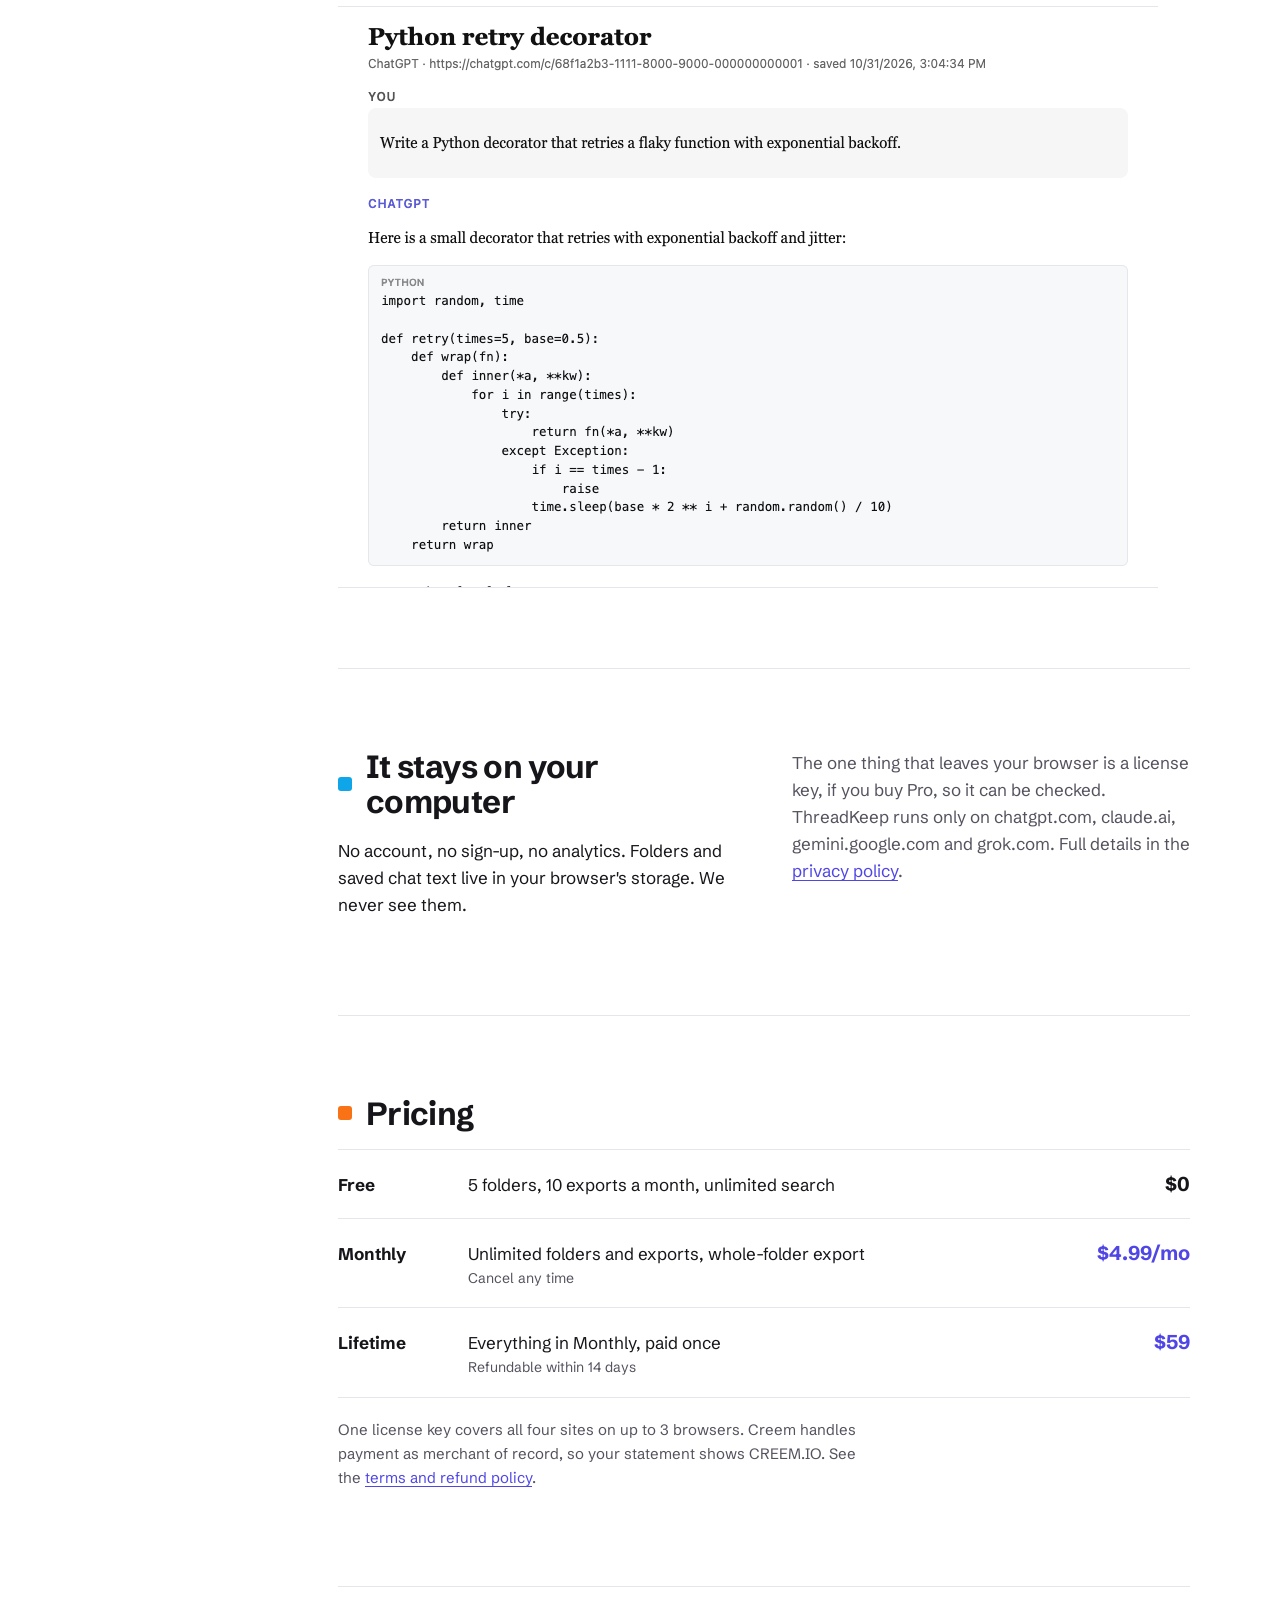
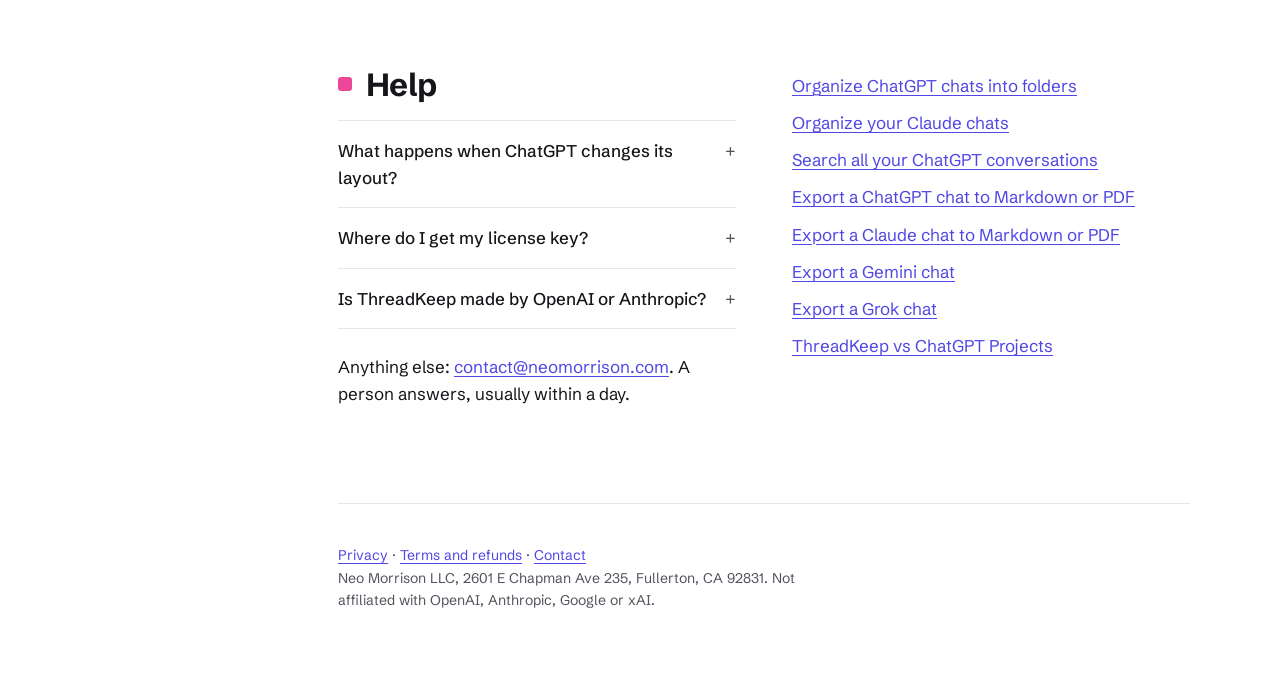
==== commit 45db8905: "Update site from chat-organizer docs/" ====
--- a/index.html
+++ b/index.html
@@ -30,7 +30,7 @@
 .tree .foot a{color:var(--soft)}
 
 main{padding:28px 40px 0 56px;min-width:0}
-.hero{display:grid;grid-template-columns:minmax(0,1fr) 242px;gap:64px;align-items:end;padding:72px 0 88px;border-bottom:1px solid var(--rule)}
+.hero{display:grid;grid-template-columns:minmax(0,1fr) 242px;gap:64px;align-items:center;padding:36px 0 72px;border-bottom:1px solid var(--rule)}
 h1{font-size:clamp(44px,6.4vw,76px);line-height:.98;font-weight:700;letter-spacing:-.035em;margin:0 0 28px;text-wrap:balance}
 .lede{font-size:20px;line-height:1.5;color:var(--soft);max-width:31em;margin:0 0 32px}
 .cta{display:flex;flex-wrap:wrap;align-items:center;gap:14px 22px}
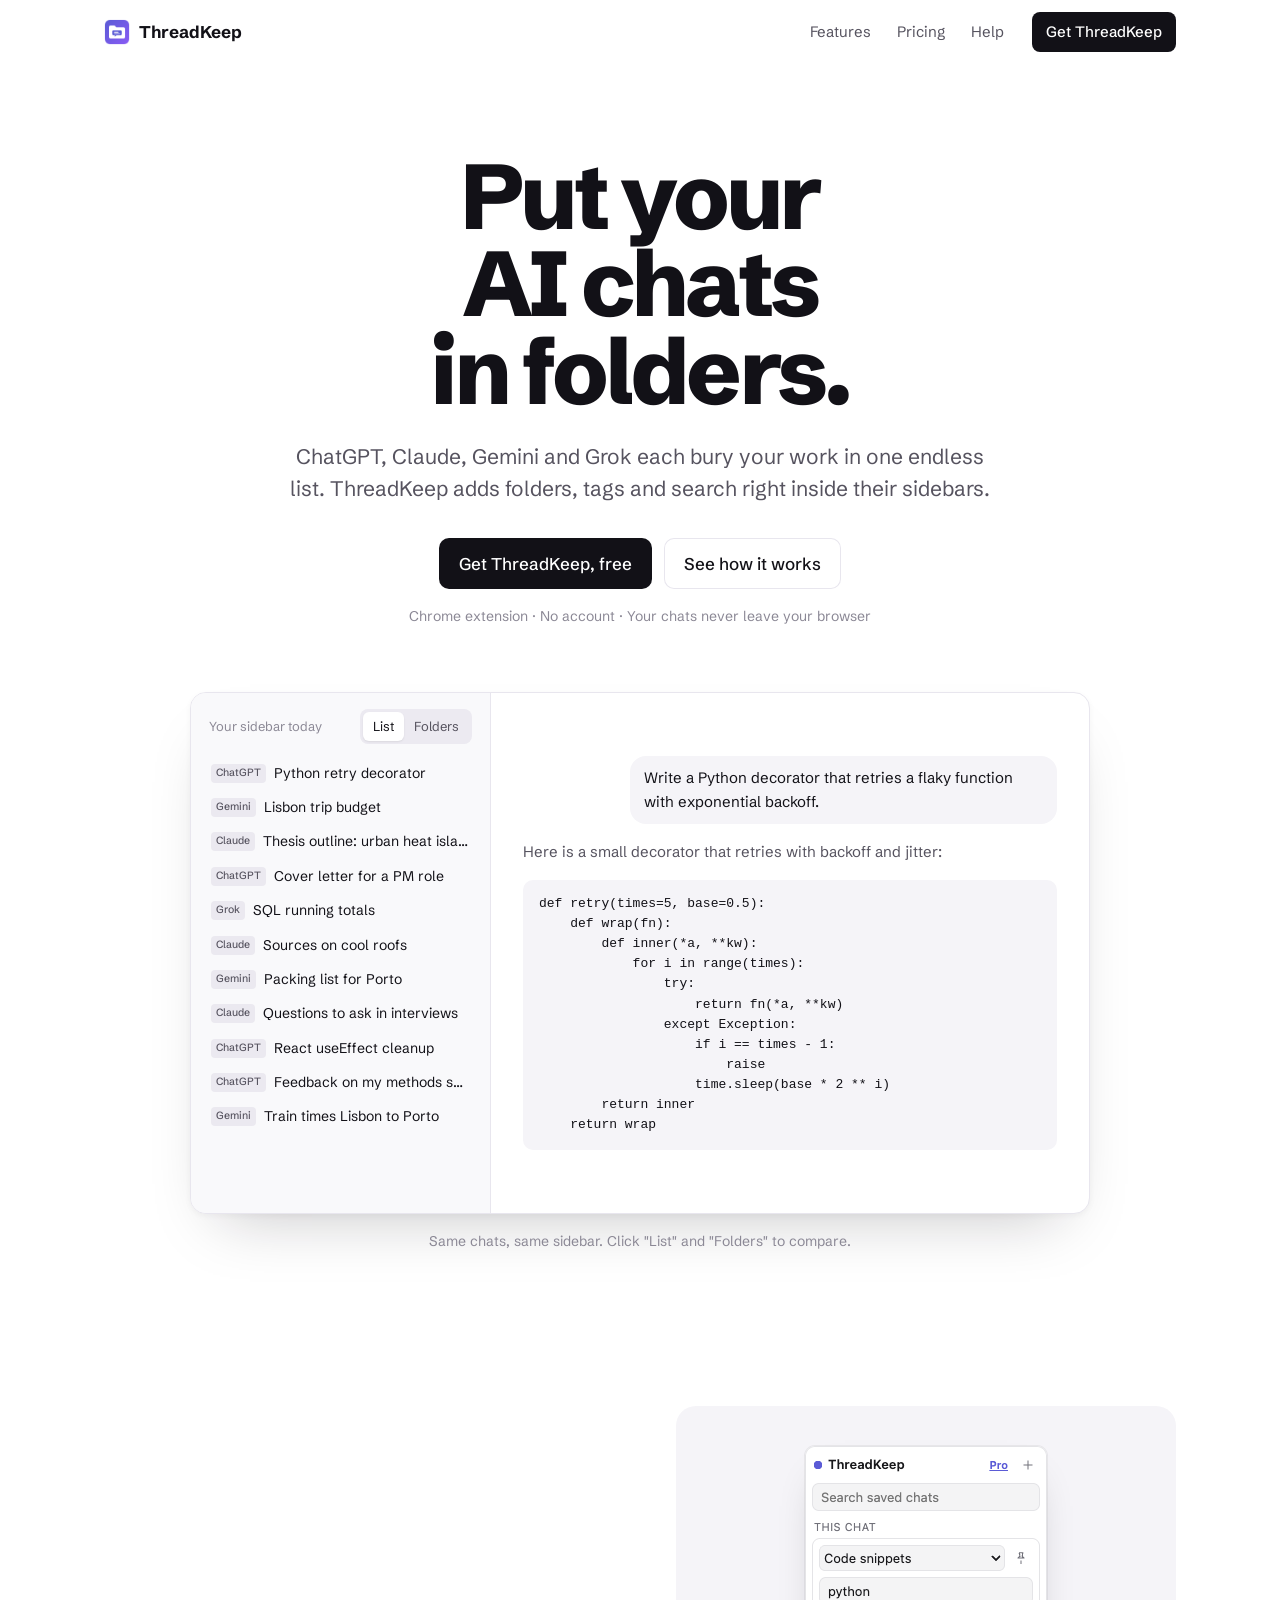
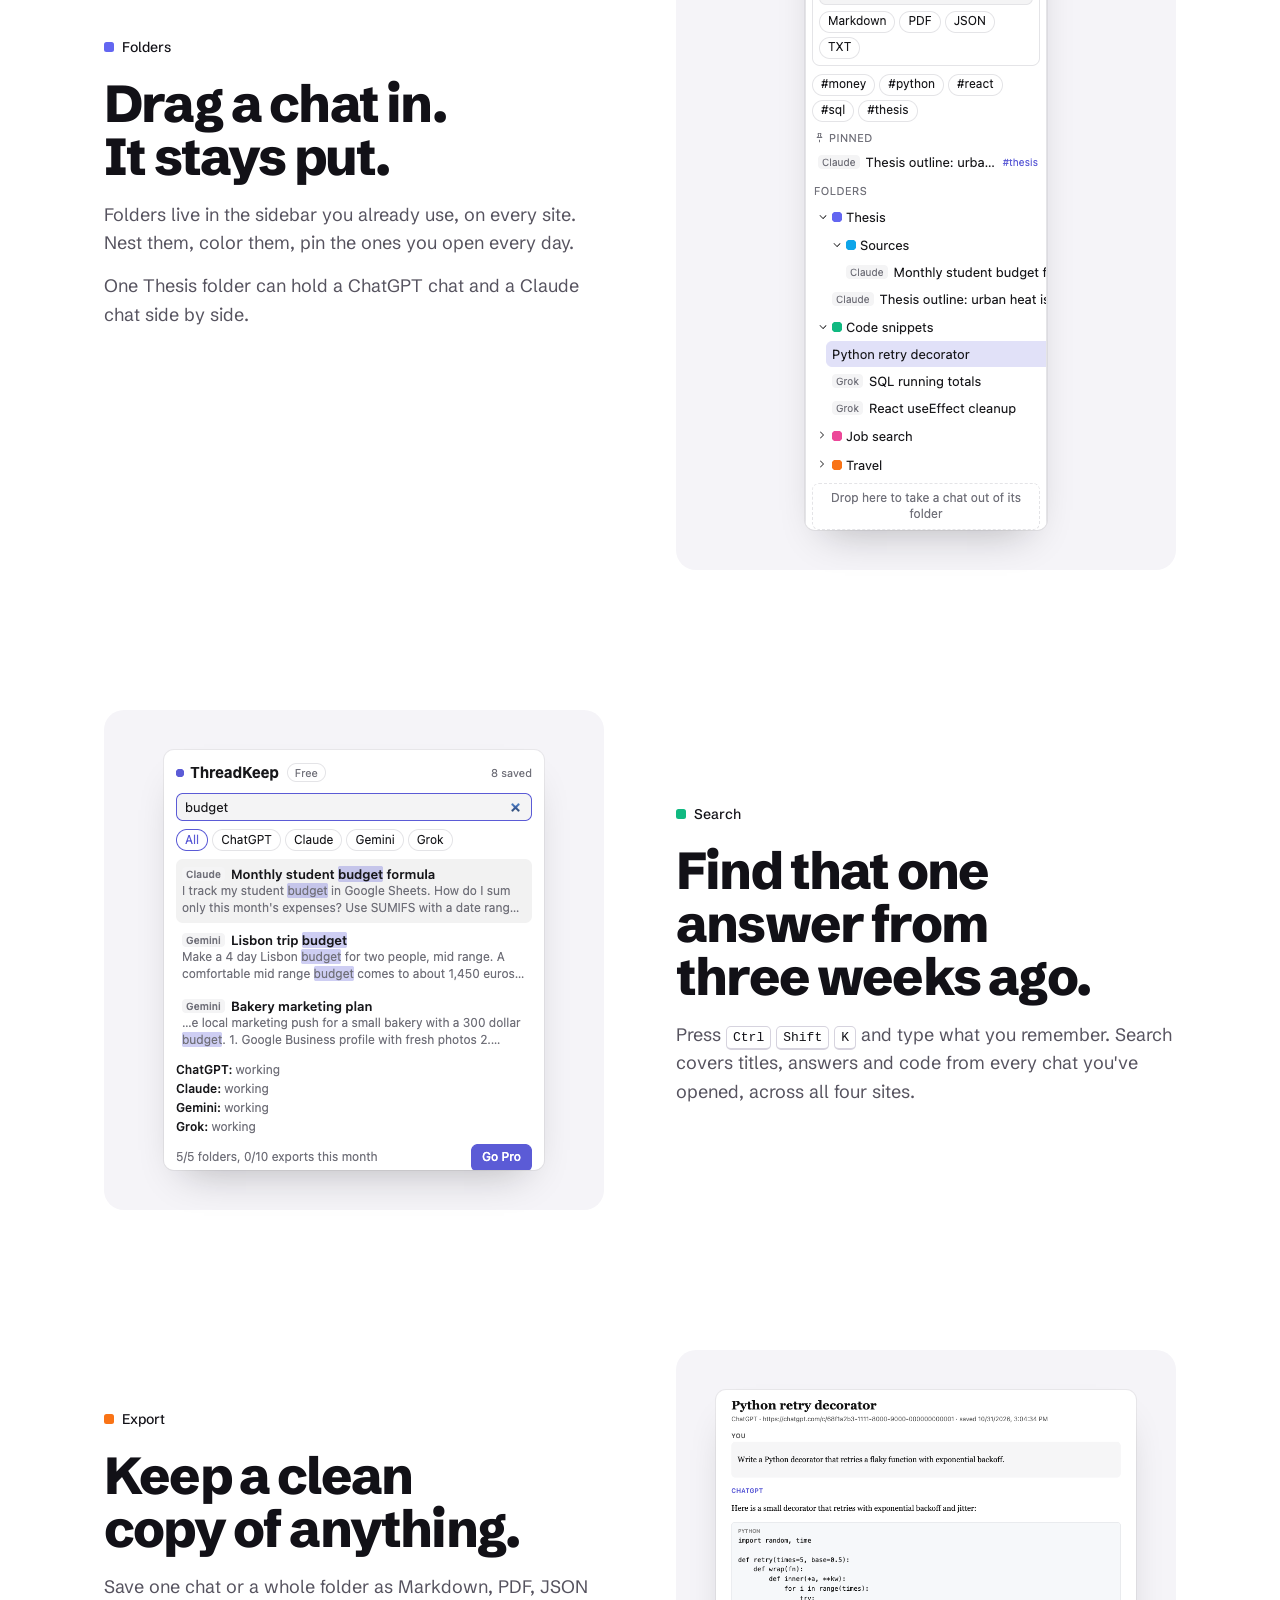
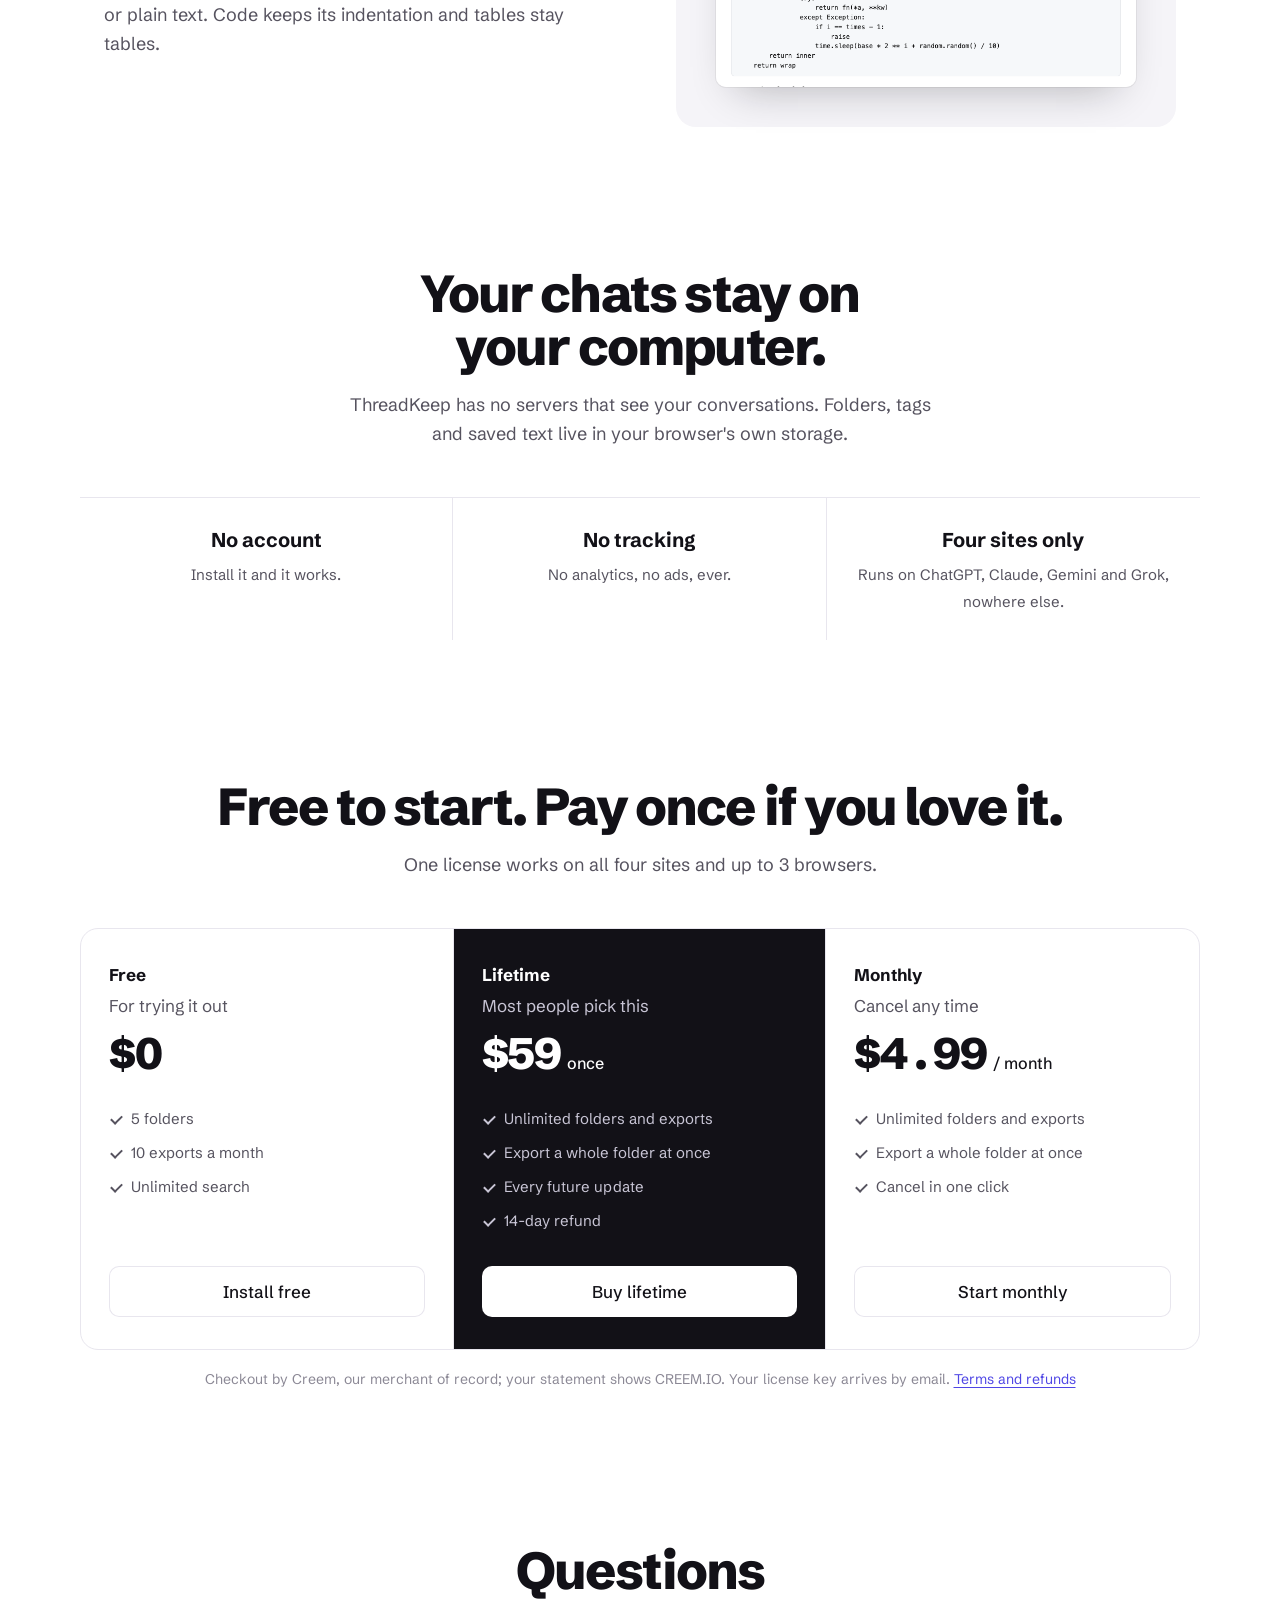
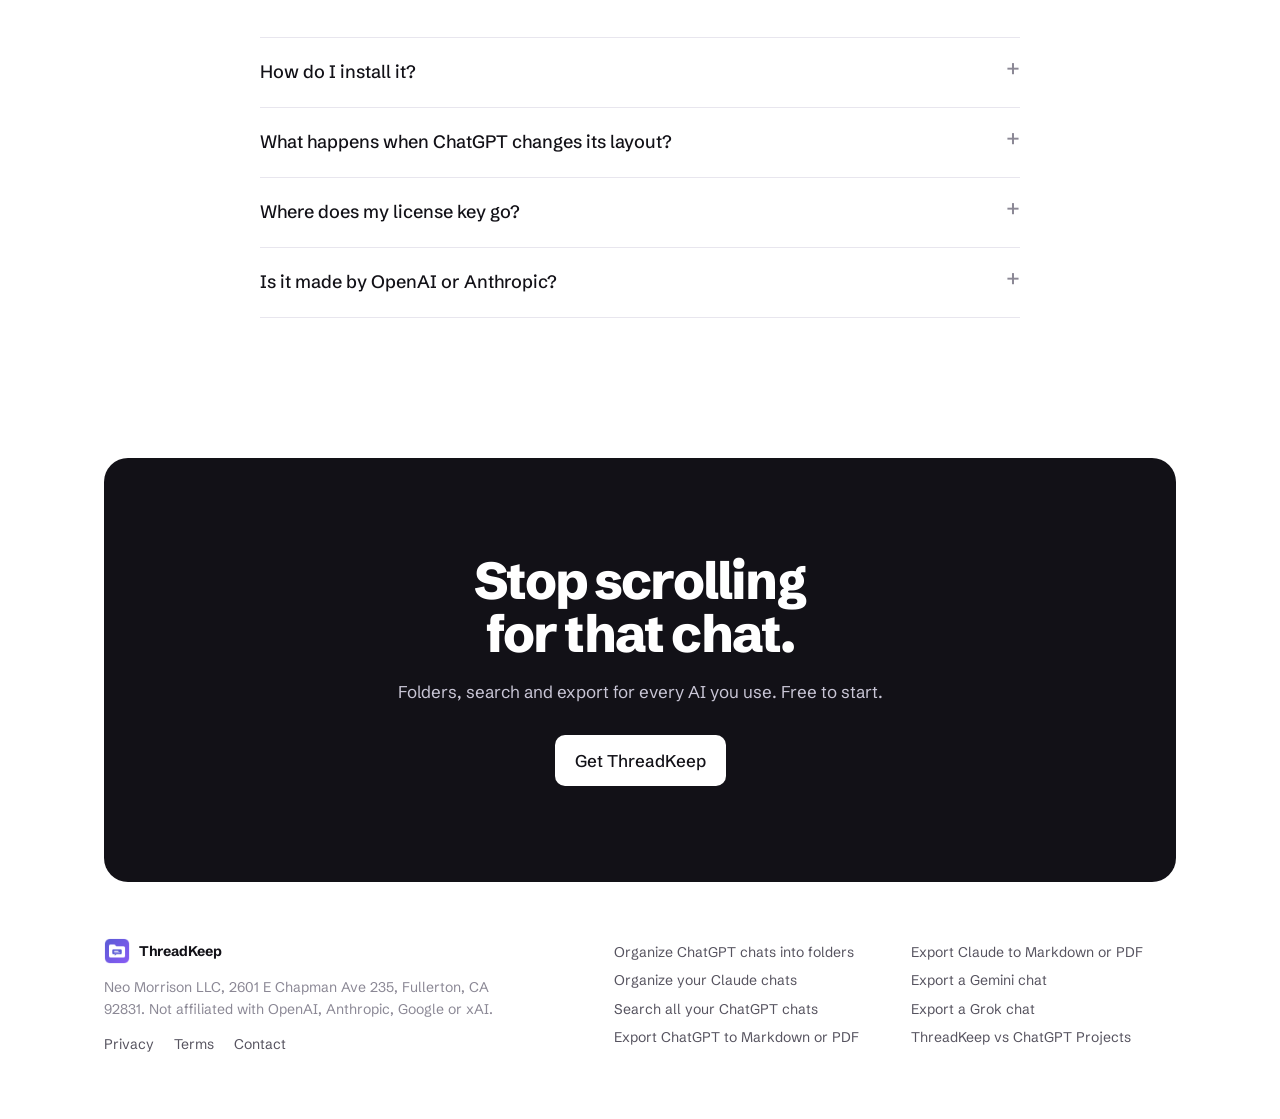
==== commit e836304d: "Update site from chat-organizer docs/" ====
--- a/index.html
+++ b/index.html
@@ -5,161 +5,319 @@
 <link rel="canonical" href="https://threadkeep.neomorrison.com/">
 <link rel="icon" href="icon-128.png">
 <link rel="preconnect" href="https://fonts.googleapis.com"><link rel="preconnect" href="https://fonts.gstatic.com" crossorigin>
-<link href="https://fonts.googleapis.com/css2?family=Schibsted+Grotesk:wght@400;500;700&display=swap" rel="stylesheet">
+<link href="https://fonts.googleapis.com/css2?family=Schibsted+Grotesk:wght@400;500;700;800&display=swap" rel="stylesheet">
 <style>
-:root{--ink:#16151a;--soft:#55525e;--rule:#e7e5ec;--hover:#f3f2f7;--a:#4f46e5;
---thesis:#6366f1;--sources:#0ea5e9;--code:#10b981;--travel:#f97316;--jobs:#ec4899}
+:root{--ink:#121117;--soft:#56535f;--faint:#8b8895;--rule:#e8e6ee;--wash:#f5f4f8;--a:#4f46e5;
+--thesis:#6366f1;--code:#10b981;--travel:#f97316;--jobs:#ec4899;--ease:cubic-bezier(.16,1,.3,1)}
 *{box-sizing:border-box}
-html{scroll-behavior:smooth;scrollbar-color:#c9c6d3 #fff}
-body{margin:0;background:#fff;color:var(--ink);font:400 17px/1.6 "Schibsted Grotesk",system-ui,sans-serif;font-feature-settings:"tnum" 0}
-::selection{background:#dcd9fb;color:var(--ink)}
-a{color:var(--a);text-decoration-thickness:1px;text-underline-offset:3px}
-a:focus-visible,summary:focus-visible{outline:2px solid var(--a);outline-offset:3px;border-radius:2px}
-.page{display:grid;grid-template-columns:232px minmax(0,1fr);max-width:1180px;margin:0 auto}
-
-/* The sidebar is the site map, drawn like ThreadKeep's own folder panel. */
-.tree{position:sticky;top:0;align-self:start;height:100vh;padding:28px 0 28px 24px;font-size:15px;display:flex;flex-direction:column}
-.tree .brand{display:flex;align-items:center;gap:9px;font-weight:700;color:var(--ink);text-decoration:none;margin-bottom:26px}
-.tree .brand img{width:22px;height:22px;border-radius:5px}
-.tree ul{list-style:none;margin:0;padding:0}
-.tree li a{display:flex;align-items:center;gap:10px;padding:6px 10px;margin-left:-10px;border-radius:6px;color:var(--ink);text-decoration:none}
-.tree li a:hover{background:var(--hover)}
-.tree li.sub a{padding-left:30px}
-.sq{width:10px;height:10px;border-radius:2px;flex:none}
-.tree .foot{margin-top:auto;font-size:13px;color:var(--soft)}
-.tree .foot a{color:var(--soft)}
-
-main{padding:28px 40px 0 56px;min-width:0}
-.hero{display:grid;grid-template-columns:minmax(0,1fr) 242px;gap:64px;align-items:center;padding:36px 0 72px;border-bottom:1px solid var(--rule)}
-h1{font-size:clamp(44px,6.4vw,76px);line-height:.98;font-weight:700;letter-spacing:-.035em;margin:0 0 28px;text-wrap:balance}
-.lede{font-size:20px;line-height:1.5;color:var(--soft);max-width:31em;margin:0 0 32px}
-.cta{display:flex;flex-wrap:wrap;align-items:center;gap:14px 22px}
-.btn{background:var(--ink);color:#fff;padding:13px 20px;border-radius:8px;font-weight:500;text-decoration:none;transition:background .2s cubic-bezier(.16,1,.3,1)}
-.btn:hover{background:#34313d}
-.cta span{font-size:14px;color:var(--soft)}
-.hero img{display:block;width:242px;height:auto}
-
-section{padding:80px 0;border-bottom:1px solid var(--rule);scroll-margin-top:12px}
-h2{font-size:32px;line-height:1.1;font-weight:700;letter-spacing:-.02em;margin:0 0 18px;display:flex;align-items:center;gap:14px}
-h2 .sq{width:14px;height:14px;border-radius:3px}
-.cols{display:grid;grid-template-columns:minmax(0,1fr) minmax(0,1fr);gap:56px;align-items:start}
-p{margin:0 0 16px;max-width:36em}.soft{color:var(--soft)}
-kbd{font:500 13px/1 ui-monospace,SFMono-Regular,Menlo,monospace;border:1px solid #d6d3de;border-bottom-width:2px;border-radius:4px;padding:3px 6px}
-.shot{display:block;max-width:100%;height:auto}
-.shot.edge{border-top:1px solid var(--rule);border-bottom:1px solid var(--rule)}
-
-table{width:100%;border-collapse:collapse;font-variant-numeric:tabular-nums}
-td{padding:18px 0;border-top:1px solid var(--rule);vertical-align:baseline}
-tr:last-child td{border-bottom:1px solid var(--rule)}
-td.plan{font-weight:700;width:130px}
-td.price{text-align:right;font-weight:700;font-size:20px;white-space:nowrap;padding-left:20px}
-td small{display:block;color:var(--soft);font-size:14px}
-td.price a{text-decoration:none}td.price a:hover{text-decoration:underline}
-
-details{border-top:1px solid var(--rule)}details:last-of-type{border-bottom:1px solid var(--rule)}
-summary{cursor:pointer;padding:16px 0;font-weight:500;list-style:none;display:flex;justify-content:space-between;gap:16px}
-summary::after{content:"+";color:var(--soft);font-weight:400}details[open] summary::after{content:"−"}
-details p{color:var(--soft);padding-bottom:6px}
-.guides{list-style:none;padding:0;margin:0;columns:2;column-gap:40px}.guides li{padding:5px 0;break-inside:avoid}
-footer{padding:40px 0 56px;font-size:14px;color:var(--soft)}
-
-@media (max-width:900px){
-.page{grid-template-columns:1fr}
-.tree{position:static;height:auto;padding:20px 16px 0;flex-direction:row;flex-wrap:wrap;align-items:center;gap:6px 14px}
-.tree .brand{margin:0 auto 0 0}.tree ul{display:contents}.tree li.sub{display:none}
-.tree li a{margin:0;padding:4px 6px}.tree .foot{display:none}
-main{padding:0 16px}
-.hero{grid-template-columns:1fr;gap:40px;padding:48px 0 56px}.hero img{justify-self:start}
-.cols{grid-template-columns:1fr;gap:32px}
-section{padding:56px 0}.guides{columns:1}
+html{scroll-behavior:smooth}
+body{margin:0;background:#fff;color:var(--ink);font:400 17px/1.6 "Schibsted Grotesk",system-ui,sans-serif}
+::selection{background:#dcd9fb}
+a{color:var(--a);text-underline-offset:3px}
+:focus-visible{outline:2px solid var(--a);outline-offset:3px;border-radius:4px}
+.wrap{max-width:1120px;margin:0 auto;padding:0 24px}
+
+header{position:sticky;top:0;z-index:5;background:rgba(255,255,255,.92);backdrop-filter:saturate(1.4) blur(10px);border-bottom:1px solid transparent;transition:border-color .3s}
+header.scrolled{border-bottom-color:var(--rule)}
+.bar{display:flex;align-items:center;gap:28px;height:64px}
+.brand{display:flex;align-items:center;gap:9px;font-weight:700;color:var(--ink);text-decoration:none;margin-right:auto}
+.brand img{width:26px;height:26px;border-radius:6px}
+.bar nav a{color:var(--soft);text-decoration:none;font-size:15px}.bar nav a:hover{color:var(--ink)}
+.bar nav{display:flex;gap:26px}
+.btn{display:inline-flex;align-items:center;gap:8px;background:var(--ink);color:#fff;padding:12px 20px;border-radius:10px;font-weight:500;text-decoration:none;transition:transform .2s var(--ease),background .2s}
+.btn:hover{background:#2c2a35;transform:translateY(-1px)}
+.btn.small{padding:8px 14px;font-size:15px;border-radius:8px}
+.btn.ghost{background:none;color:var(--ink);box-shadow:inset 0 0 0 1px var(--rule)}.btn.ghost:hover{background:var(--wash)}
+
+.hero{text-align:center;padding:88px 0 0}
+h1{font-size:clamp(46px,8vw,92px);line-height:.95;font-weight:800;letter-spacing:-.04em;margin:0 auto 26px;max-width:11ch;text-wrap:balance}
+.lede{font-size:clamp(18px,2vw,21px);line-height:1.5;color:var(--soft);max-width:34em;margin:0 auto 34px}
+.ctas{display:flex;justify-content:center;flex-wrap:wrap;gap:12px}
+.fine{font-size:14px;color:var(--faint);margin-top:16px}
+.sites{display:flex;justify-content:center;flex-wrap:wrap;gap:8px 22px;margin-top:22px;font-size:15px;color:var(--soft);font-weight:500}
+
+/* The demo: one long list sorts itself into folders. */
+.stage{margin:64px auto 0;max-width:900px;display:grid;grid-template-columns:300px 1fr;border:1px solid var(--rule);border-radius:16px;overflow:hidden;box-shadow:0 30px 60px -30px rgba(18,17,23,.25),0 2px 6px rgba(18,17,23,.04);text-align:left;background:#fff}
+.side{background:#f9f9fb;border-right:1px solid var(--rule);padding:16px 12px;min-height:520px}
+.side .top{display:flex;align-items:center;justify-content:space-between;padding:0 6px 12px;font-size:13px;color:var(--faint)}
+.toggle{display:inline-flex;background:#eceaf1;border-radius:8px;padding:3px}
+.toggle button{font:inherit;font-size:13px;border:0;background:none;padding:4px 10px;border-radius:6px;color:var(--soft);cursor:pointer}
+.toggle button[aria-pressed=true]{background:#fff;color:var(--ink);box-shadow:0 1px 2px rgba(0,0,0,.08)}
+.list{position:relative}
+.fh{display:flex;align-items:center;gap:8px;font-size:14px;font-weight:700;padding:10px 6px 4px;opacity:0;transition:opacity .4s}
+.sorted .fh{opacity:1}
+.fh .n{margin-left:auto;font-weight:500;color:var(--faint);font-size:12px}
+.sq{width:10px;height:10px;border-radius:2.5px;flex:none}
+.chat{display:flex;align-items:center;gap:8px;font-size:14px;padding:6px 8px;border-radius:7px;white-space:nowrap;overflow:hidden;will-change:transform}
+.sorted .chat{padding-left:24px}
+.chat:hover{background:#efeef4}
+.chat .t{overflow:hidden;text-overflow:ellipsis}
+.tag{flex:none;font-size:10.5px;font-weight:500;color:var(--soft);background:#ebe9f0;border-radius:4px;padding:1px 5px}
+.main{padding:28px 32px;display:flex;flex-direction:column;justify-content:center;gap:16px}
+.main .q{align-self:flex-end;background:var(--wash);border-radius:16px;padding:10px 14px;max-width:80%;font-size:15px}
+.main .a{font-size:15px;color:var(--soft);line-height:1.6}
+.main pre{margin:0;background:var(--wash);border-radius:10px;padding:14px 16px;font:13px/1.55 ui-monospace,SFMono-Regular,Menlo,monospace;color:var(--ink);overflow:hidden}
+.caption{text-align:center;font-size:14px;color:var(--faint);margin-top:16px}
+
+section.feat{padding:140px 0 0}
+.feat .row{display:grid;grid-template-columns:1fr 1fr;gap:72px;align-items:center}
+.feat.flip .copy{order:2}
+h2{font-size:clamp(34px,4.4vw,52px);line-height:1.02;font-weight:800;letter-spacing:-.035em;margin:0 0 18px;text-wrap:balance}
+.copy p{color:var(--soft);font-size:18px;margin:0 0 14px;max-width:30em}
+.copy .chip{display:inline-flex;align-items:center;gap:8px;font-size:14px;font-weight:500;color:var(--ink);margin-bottom:18px}
+kbd{font:500 13px/1 ui-monospace,SFMono-Regular,Menlo,monospace;border:1px solid #d6d3de;border-bottom-width:2px;border-radius:5px;padding:3px 6px;color:var(--ink)}
+.pic{background:var(--wash);border-radius:20px;padding:40px;display:flex;justify-content:center;align-items:center}
+.pic img{display:block;max-width:100%;height:auto;border-radius:10px;box-shadow:0 20px 40px -20px rgba(18,17,23,.3),0 0 0 1px rgba(18,17,23,.06)}
+
+.private{padding:140px 0 0;text-align:center}
+.private h2{max-width:14ch;margin:0 auto 18px}
+.private p{color:var(--soft);font-size:18px;max-width:34em;margin:0 auto}
+.facts{display:grid;grid-template-columns:repeat(3,1fr);margin-top:48px;border-top:1px solid var(--rule)}
+.facts div{padding:26px 20px;border-right:1px solid var(--rule)}.facts div:last-child{border-right:0}
+.facts b{display:block;font-size:20px;margin-bottom:4px}.facts span{color:var(--soft);font-size:15px}
+
+#pricing{padding:140px 0 0;text-align:center;scroll-margin-top:64px}
+.plans{display:grid;grid-template-columns:repeat(3,1fr);gap:0;margin-top:48px;text-align:left;border:1px solid var(--rule);border-radius:18px;overflow:hidden}
+.plan{padding:32px 28px;border-right:1px solid var(--rule);display:flex;flex-direction:column}
+.plan:last-child{border-right:0}
+.plan.best{background:var(--ink);color:#fff}.plan.best .soft,.plan.best li{color:#c9c6d6}
+.plan h3{margin:0 0 4px;font-size:17px}
+.plan .p{font-size:44px;font-weight:800;letter-spacing:-.03em;font-variant-numeric:tabular-nums;line-height:1.1;margin:10px 0 2px}
+.plan .p small{font-size:16px;font-weight:500;letter-spacing:0}
+.plan ul{list-style:none;padding:0;margin:22px 0 28px;font-size:15px;color:var(--soft)}
+.plan li{padding:5px 0 5px 22px;position:relative}
+.plan li::before{content:"";position:absolute;left:2px;top:13px;width:9px;height:5px;border-left:2px solid currentColor;border-bottom:2px solid currentColor;transform:rotate(-45deg)}
+.plan .btn{margin-top:auto;justify-content:center}
+.plan.best .btn{background:#fff;color:var(--ink)}.plan.best .btn:hover{background:#ecebf2}
+.soft{color:var(--soft)}
+.note{font-size:14px;color:var(--faint);margin-top:18px}
+
+#help{padding:140px 0 0;scroll-margin-top:64px}
+.faq{max-width:760px;margin:40px auto 0}
+details{border-top:1px solid var(--rule)}details:last-child{border-bottom:1px solid var(--rule)}
+summary{cursor:pointer;padding:20px 0;font-weight:500;font-size:18px;list-style:none;display:flex;justify-content:space-between;gap:16px}
+summary::-webkit-details-marker{display:none}
+summary::after{content:"+";color:var(--faint);font-size:22px;line-height:1}details[open] summary::after{content:"−"}
+details p{color:var(--soft);margin:0 0 20px}
+.center{text-align:center}
+
+.end{margin:140px 0 0;padding:96px 24px;background:var(--ink);color:#fff;border-radius:24px;text-align:center}
+.end h2{color:#fff;max-width:13ch;margin:0 auto 18px}
+.end p{color:#c9c6d6;margin:0 auto 30px;max-width:30em}
+.end .btn{background:#fff;color:var(--ink)}
+
+footer{padding:56px 0 64px;font-size:14px;color:var(--faint)}
+.fcols{display:flex;flex-wrap:wrap;justify-content:space-between;gap:24px}
+footer a{color:var(--soft);text-decoration:none;margin-right:20px}footer a:hover{color:var(--ink)}
+.guides{columns:2;column-gap:32px;margin:0;padding:0;list-style:none;font-size:14px}.guides li{padding:3px 0}
+
+@media (max-width:860px){
+.bar nav{display:none}
+.hero{padding-top:56px}
+.stage{grid-template-columns:1fr}.main{display:none}.side{border-right:0;min-height:0}
+section.feat{padding-top:96px}.feat .row{grid-template-columns:1fr;gap:36px}.feat.flip .copy{order:0}
+.pic{padding:20px}
+.facts,.plans{grid-template-columns:1fr}.facts div,.plan{border-right:0;border-bottom:1px solid var(--rule)}.plan:last-child{border-bottom:0}
+.private,#pricing,#help{padding-top:96px}.end{margin-top:96px;padding:64px 20px}
+.guides{columns:1}
 }
-@media (prefers-reduced-motion:reduce){html{scroll-behavior:auto}.btn{transition:none}}
+@media (prefers-reduced-motion:reduce){html{scroll-behavior:auto}*{transition:none!important}}
 </style></head>
 <body>
-<div class="page">
-<nav class="tree" aria-label="Sections">
+<header id="top"><div class="wrap bar">
 <a class="brand" href="./"><img src="icon-128.png" alt="">ThreadKeep</a>
-<ul>
-<li><a href="#search"><span class="sq" style="background:var(--thesis)"></span>Search</a></li>
-<li><a href="#export"><span class="sq" style="background:var(--code)"></span>Export</a></li>
-<li><a href="#privacy"><span class="sq" style="background:var(--sources)"></span>Privacy</a></li>
-<li><a href="#pricing"><span class="sq" style="background:var(--travel)"></span>Pricing</a></li>
-<li><a href="#help"><span class="sq" style="background:var(--jobs)"></span>Help</a></li>
-</ul>
-<div class="foot"><a href="mailto:contact@neomorrison.com">contact@neomorrison.com</a></div>
-</nav>
+<nav aria-label="Main"><a href="#features">Features</a><a href="#pricing">Pricing</a><a href="#help">Help</a></nav>
+<a class="btn small" href="#pricing">Get ThreadKeep</a>
+</div></header>
 
 <main>
-<div class="hero">
-<div>
+<div class="wrap hero">
 <h1>Put your AI chats in folders.</h1>
-<p class="lede">ChatGPT, Claude, Gemini and Grok each keep your history as one long list. ThreadKeep is a Chrome extension that adds folders, tags and search to the sidebar you already use, and saves any chat as Markdown or PDF.</p>
-<div class="cta"><a class="btn" href="#pricing">See pricing</a><span>Free plan included. In Chrome Web Store review now.</span></div>
-</div>
-<img src="shots/panel.png" width="242" height="684" alt="ThreadKeep's panel in the ChatGPT sidebar: a search box, tags, and folders named Thesis, Sources, Code snippets, Job search and Travel">
-</div>
-
-<section id="search"><div class="cols">
-<div>
-<h2><span class="sq" style="background:var(--thesis)"></span>Find it again</h2>
-<p>Press <kbd>Ctrl</kbd> <kbd>Shift</kbd> <kbd>K</kbd> (<kbd>⌘</kbd> on a Mac) and type what you remember: a word from the answer, a function name, a place. Search covers every chat you've opened, on all four sites.</p>
-<p class="soft">Folders work the same everywhere. Drag a chat in, nest folders, color and pin them. A Thesis folder can hold a ChatGPT chat next to a Claude one.</p>
-</div>
-<img class="shot" src="shots/search.png" width="380" height="420" alt="Search results for the word budget across Claude and Gemini chats">
+<p class="lede">ChatGPT, Claude, Gemini and Grok each bury your work in one endless list. ThreadKeep adds folders, tags and search right inside their sidebars.</p>
+<div class="ctas"><a class="btn" href="#pricing">Get ThreadKeep, free</a><a class="btn ghost" href="#features">See how it works</a></div>
+<p class="fine">Chrome extension · No account · Your chats never leave your browser</p>
+
+<div class="stage" aria-label="Demo: a chat sidebar sorting into folders">
+<div class="side" id="demo">
+<div class="top"><span id="state">Your sidebar today</span>
+<div class="toggle" role="group" aria-label="Demo view"><button type="button" data-v="list" aria-pressed="true">List</button><button type="button" data-v="folders" aria-pressed="false">Folders</button></div></div>
+<div class="list" id="list"></div>
+</div>
+<div class="main" aria-hidden="true">
+<div class="q">Write a Python decorator that retries a flaky function with exponential backoff.</div>
+<div class="a">Here is a small decorator that retries with backoff and jitter:</div>
+<pre>def retry(times=5, base=0.5):
+    def wrap(fn):
+        def inner(*a, **kw):
+            for i in range(times):
+                try:
+                    return fn(*a, **kw)
+                except Exception:
+                    if i == times - 1:
+                        raise
+                    time.sleep(base * 2 ** i)
+        return inner
+    return wrap</pre>
+</div>
+</div>
+<p class="caption">Same chats, same sidebar. Click "List" and "Folders" to compare.</p>
+</div>
+
+<div class="wrap" id="features">
+<section class="feat"><div class="row">
+<div class="copy">
+<span class="chip"><span class="sq" style="background:var(--thesis)"></span>Folders</span>
+<h2>Drag a chat in. It stays put.</h2>
+<p>Folders live in the sidebar you already use, on every site. Nest them, color them, pin the ones you open every day.</p>
+<p>One Thesis folder can hold a ChatGPT chat and a Claude chat side by side.</p>
+</div>
+<div class="pic"><img src="shots/panel.png" width="242" height="684" alt="ThreadKeep's folder panel inside the ChatGPT sidebar" loading="lazy"></div>
 </div></section>
 
-<section id="export">
-<h2><span class="sq" style="background:var(--code)"></span>Keep a copy</h2>
-<p>Export one chat or a whole folder to Markdown, PDF, JSON or plain text. Code keeps its language and indentation, and tables stay tables.</p>
-<img class="shot edge" src="shots/export.png" width="820" height="580" alt="A ChatGPT chat exported as a printable page, with its Python code block intact">
-</section>
-
-<section id="privacy"><div class="cols">
-<div>
-<h2><span class="sq" style="background:var(--sources)"></span>It stays on your computer</h2>
-<p>No account, no sign-up, no analytics. Folders and saved chat text live in your browser's storage. We never see them.</p>
-</div>
-<div>
-<p class="soft">The one thing that leaves your browser is a license key, if you buy Pro, so it can be checked. ThreadKeep runs only on chatgpt.com, claude.ai, gemini.google.com and grok.com. Full details in the <a href="privacy.html">privacy policy</a>.</p>
-</div>
+<section class="feat flip"><div class="row">
+<div class="copy">
+<span class="chip"><span class="sq" style="background:var(--code)"></span>Search</span>
+<h2>Find that one answer from three weeks ago.</h2>
+<p>Press <kbd>Ctrl</kbd> <kbd>Shift</kbd> <kbd>K</kbd> and type what you remember. Search covers titles, answers and code from every chat you've opened, across all four sites.</p>
+</div>
+<div class="pic"><img src="shots/search.png" width="380" height="420" alt="Search results for the word budget across Claude and Gemini chats" loading="lazy"></div>
 </div></section>
 
-<section id="pricing">
-<h2><span class="sq" style="background:var(--travel)"></span>Pricing</h2>
-<table>
-<tr><td class="plan">Free</td><td>5 folders, 10 exports a month, unlimited search</td><td class="price">$0</td></tr>
-<tr><td class="plan">Monthly</td><td>Unlimited folders and exports, whole-folder export<small>Cancel any time</small></td><td class="price"><a href="https://license-live-production.up.railway.app/buy/monthly">$4.99/mo</a></td></tr>
-<tr><td class="plan">Lifetime</td><td>Everything in Monthly, paid once<small>Refundable within 14 days</small></td><td class="price"><a href="https://license-live-production.up.railway.app/buy/lifetime">$59</a></td></tr>
-</table>
-<p class="soft" style="margin-top:20px;font-size:15px">One license key covers all four sites on up to 3 browsers. Creem handles payment as merchant of record, so your statement shows CREEM.IO. See the <a href="terms.html">terms and refund policy</a>.</p>
-</section>
-
-<section id="help"><div class="cols">
-<div>
-<h2><span class="sq" style="background:var(--jobs)"></span>Help</h2>
-<details><summary>What happens when ChatGPT changes its layout?</summary><p>ThreadKeep checks the page each time it loads. If something moved, it hides its panel and says a fix is coming instead of breaking the site. The fix ships as a small data update, without waiting for a store review.</p></details>
-<details><summary>Where do I get my license key?</summary><p>It's emailed right after checkout. Paste it into ThreadKeep's settings under "Enter license key".</p></details>
-<details><summary>Is ThreadKeep made by OpenAI or Anthropic?</summary><p>No. It's an independent tool made by Neo Morrison LLC.</p></details>
-<p style="margin-top:24px">Anything else: <a href="mailto:contact@neomorrison.com">contact@neomorrison.com</a>. A person answers, usually within a day.</p>
-</div>
-<div>
-<ul class="guides" style="columns:1">
+<section class="feat"><div class="row">
+<div class="copy">
+<span class="chip"><span class="sq" style="background:var(--travel)"></span>Export</span>
+<h2>Keep a clean copy of anything.</h2>
+<p>Save one chat or a whole folder as Markdown, PDF, JSON or plain text. Code keeps its indentation and tables stay tables.</p>
+</div>
+<div class="pic"><img src="shots/export.png" width="820" height="580" alt="A chat exported as a printable page with its code block intact" loading="lazy"></div>
+</div></section>
+</div>
+
+<div class="wrap private">
+<h2>Your chats stay on your computer.</h2>
+<p>ThreadKeep has no servers that see your conversations. Folders, tags and saved text live in your browser's own storage.</p>
+<div class="facts">
+<div><b>No account</b><span>Install it and it works.</span></div>
+<div><b>No tracking</b><span>No analytics, no ads, ever.</span></div>
+<div><b>Four sites only</b><span>Runs on ChatGPT, Claude, Gemini and Grok, nowhere else.</span></div>
+</div>
+</div>
+
+<div class="wrap" id="pricing">
+<h2>Free to start. Pay once if you love it.</h2>
+<p class="soft" style="font-size:18px;margin:0">One license works on all four sites and up to 3 browsers.</p>
+<div class="plans">
+<div class="plan"><h3>Free</h3><span class="soft">For trying it out</span><div class="p">$0</div>
+<ul><li>5 folders</li><li>10 exports a month</li><li>Unlimited search</li></ul>
+<a class="btn ghost" href="#help">Install free</a></div>
+<div class="plan best"><h3>Lifetime</h3><span class="soft">Most people pick this</span><div class="p">$59 <small>once</small></div>
+<ul><li>Unlimited folders and exports</li><li>Export a whole folder at once</li><li>Every future update</li><li>14-day refund</li></ul>
+<a class="btn" href="https://license-live-production.up.railway.app/buy/lifetime">Buy lifetime</a></div>
+<div class="plan"><h3>Monthly</h3><span class="soft">Cancel any time</span><div class="p">$4.99 <small>/ month</small></div>
+<ul><li>Unlimited folders and exports</li><li>Export a whole folder at once</li><li>Cancel in one click</li></ul>
+<a class="btn ghost" href="https://license-live-production.up.railway.app/buy/monthly">Start monthly</a></div>
+</div>
+<p class="note">Checkout by Creem, our merchant of record; your statement shows CREEM.IO. Your license key arrives by email. <a href="terms.html">Terms and refunds</a></p>
+</div>
+
+<div class="wrap" id="help">
+<h2 class="center">Questions</h2>
+<div class="faq">
+<details><summary>How do I install it?</summary><p>ThreadKeep is in Chrome Web Store review right now. The install button goes live here the day it's approved. Want a nudge when it does? Email <a href="mailto:contact@neomorrison.com?subject=Tell%20me%20when%20ThreadKeep%20is%20live">contact@neomorrison.com</a>.</p></details>
+<details><summary>What happens when ChatGPT changes its layout?</summary><p>ThreadKeep checks the page every time it loads. If something moved, it steps aside and says a fix is coming instead of breaking the site, and the fix ships within hours as a small data update.</p></details>
+<details><summary>Where does my license key go?</summary><p>It's emailed right after checkout. Paste it into ThreadKeep's settings under "Enter license key".</p></details>
+<details><summary>Is it made by OpenAI or Anthropic?</summary><p>No. ThreadKeep is an independent tool from Neo Morrison LLC.</p></details>
+</div>
+</div>
+
+<div class="wrap"><div class="end">
+<h2>Stop scrolling for that chat.</h2>
+<p>Folders, search and export for every AI you use. Free to start.</p>
+<a class="btn" href="#pricing">Get ThreadKeep</a>
+</div></div>
+</main>
+
+<footer><div class="wrap fcols">
+<div><a class="brand" href="./" style="margin-bottom:12px"><img src="icon-128.png" alt="">ThreadKeep</a>
+<p style="max-width:28em;margin:12px 0">Neo Morrison LLC, 2601 E Chapman Ave 235, Fullerton, CA 92831. Not affiliated with OpenAI, Anthropic, Google or xAI.</p>
+<a href="privacy.html">Privacy</a><a href="terms.html">Terms</a><a href="mailto:contact@neomorrison.com">Contact</a></div>
+<ul class="guides">
 <li><a href="organize-chatgpt-chats-into-folders.html">Organize ChatGPT chats into folders</a></li>
 <li><a href="organize-claude-chats.html">Organize your Claude chats</a></li>
-<li><a href="search-all-chatgpt-conversations.html">Search all your ChatGPT conversations</a></li>
-<li><a href="export-chatgpt-chat-to-markdown-pdf.html">Export a ChatGPT chat to Markdown or PDF</a></li>
-<li><a href="export-claude-chat-to-markdown-pdf.html">Export a Claude chat to Markdown or PDF</a></li>
+<li><a href="search-all-chatgpt-conversations.html">Search all your ChatGPT chats</a></li>
+<li><a href="export-chatgpt-chat-to-markdown-pdf.html">Export ChatGPT to Markdown or PDF</a></li>
+<li><a href="export-claude-chat-to-markdown-pdf.html">Export Claude to Markdown or PDF</a></li>
 <li><a href="export-gemini-chat.html">Export a Gemini chat</a></li>
 <li><a href="export-grok-conversation.html">Export a Grok chat</a></li>
 <li><a href="threadkeep-vs-chatgpt-projects.html">ThreadKeep vs ChatGPT Projects</a></li>
 </ul>
-</div>
-</div></section>
-
-<footer>
-<a href="privacy.html">Privacy</a> · <a href="terms.html">Terms and refunds</a> · <a href="mailto:contact@neomorrison.com">Contact</a>
-<p>Neo Morrison LLC, 2601 E Chapman Ave 235, Fullerton, CA 92831. Not affiliated with OpenAI, Anthropic, Google or xAI.</p>
-</footer>
-</main>
-</div>
+</div></footer>
+
+<script>
+const FOLDERS = [
+  { id: 'thesis', name: 'Thesis', color: 'var(--thesis)' },
+  { id: 'code', name: 'Code snippets', color: 'var(--code)' },
+  { id: 'travel', name: 'Travel', color: 'var(--travel)' },
+  { id: 'jobs', name: 'Job search', color: 'var(--jobs)' },
+];
+const CHATS = [
+  ['Python retry decorator', 'ChatGPT', 'code'],
+  ['Lisbon trip budget', 'Gemini', 'travel'],
+  ['Thesis outline: urban heat islands', 'Claude', 'thesis'],
+  ['Cover letter for a PM role', 'ChatGPT', 'jobs'],
+  ['SQL running totals', 'Grok', 'code'],
+  ['Sources on cool roofs', 'Claude', 'thesis'],
+  ['Packing list for Porto', 'Gemini', 'travel'],
+  ['Questions to ask in interviews', 'Claude', 'jobs'],
+  ['React useEffect cleanup', 'ChatGPT', 'code'],
+  ['Feedback on my methods section', 'ChatGPT', 'thesis'],
+  ['Train times Lisbon to Porto', 'Gemini', 'travel'],
+];
+const demo = document.getElementById('demo'), list = document.getElementById('list'), state = document.getElementById('state');
+const rows = CHATS.map(([t, site, f], i) => {
+  const el = document.createElement('div');
+  el.className = 'chat'; el.dataset.f = f;
+  el.innerHTML = `<span class="tag">${site}</span><span class="t"></span>`;
+  el.querySelector('.t').textContent = t;
+  return el;
+});
+const heads = Object.fromEntries(FOLDERS.map(f => {
+  const h = document.createElement('div');
+  h.className = 'fh';
+  h.innerHTML = `<span class="sq" style="background:${f.color}"></span>${f.name}<span class="n">${CHATS.filter(c => c[2] === f.id).length}</span>`;
+  return [f.id, h];
+}));
+
+function layout(sorted) {
+  list.replaceChildren();
+  if (sorted) for (const f of FOLDERS) { list.append(heads[f.id]); rows.filter(r => r.dataset.f === f.id).forEach(r => list.append(r)); }
+  else rows.forEach(r => list.append(r));
+  demo.classList.toggle('sorted', sorted);
+  state.textContent = sorted ? 'With ThreadKeep' : 'Your sidebar today';
+  demo.querySelectorAll('.toggle button').forEach(b => b.setAttribute('aria-pressed', String((b.dataset.v === 'folders') === sorted)));
+}
+
+const still = matchMedia('(prefers-reduced-motion: reduce)').matches;
+let sorted = false;
+function go(next) {
+  if (next === sorted) return;
+  const before = new Map(rows.map(r => [r, r.getBoundingClientRect()]));
+  layout(next); sorted = next;
+  if (still) return;
+  rows.forEach((r, i) => {
+    const a = before.get(r), b = r.getBoundingClientRect();
+    r.animate([{ transform: `translate(${a.left - b.left}px, ${a.top - b.top}px)` }, { transform: 'none' }],
+      { duration: 700, delay: i * 25, easing: 'cubic-bezier(.16,1,.3,1)', fill: 'backwards' });
+  });
+}
+layout(false);
+demo.querySelectorAll('.toggle button').forEach(b => b.addEventListener('click', () => { auto = false; go(b.dataset.v === 'folders'); }));
+let auto = true;
+new IntersectionObserver((es, o) => {
+  if (es[0].isIntersecting) { o.disconnect(); setTimeout(() => auto && go(true), still ? 0 : 1100); }
+}, { threshold: .6 }).observe(demo);
+
+const header = document.querySelector('header');
+addEventListener('scroll', () => header.classList.toggle('scrolled', scrollY > 8), { passive: true });
+</script>
 </body></html>
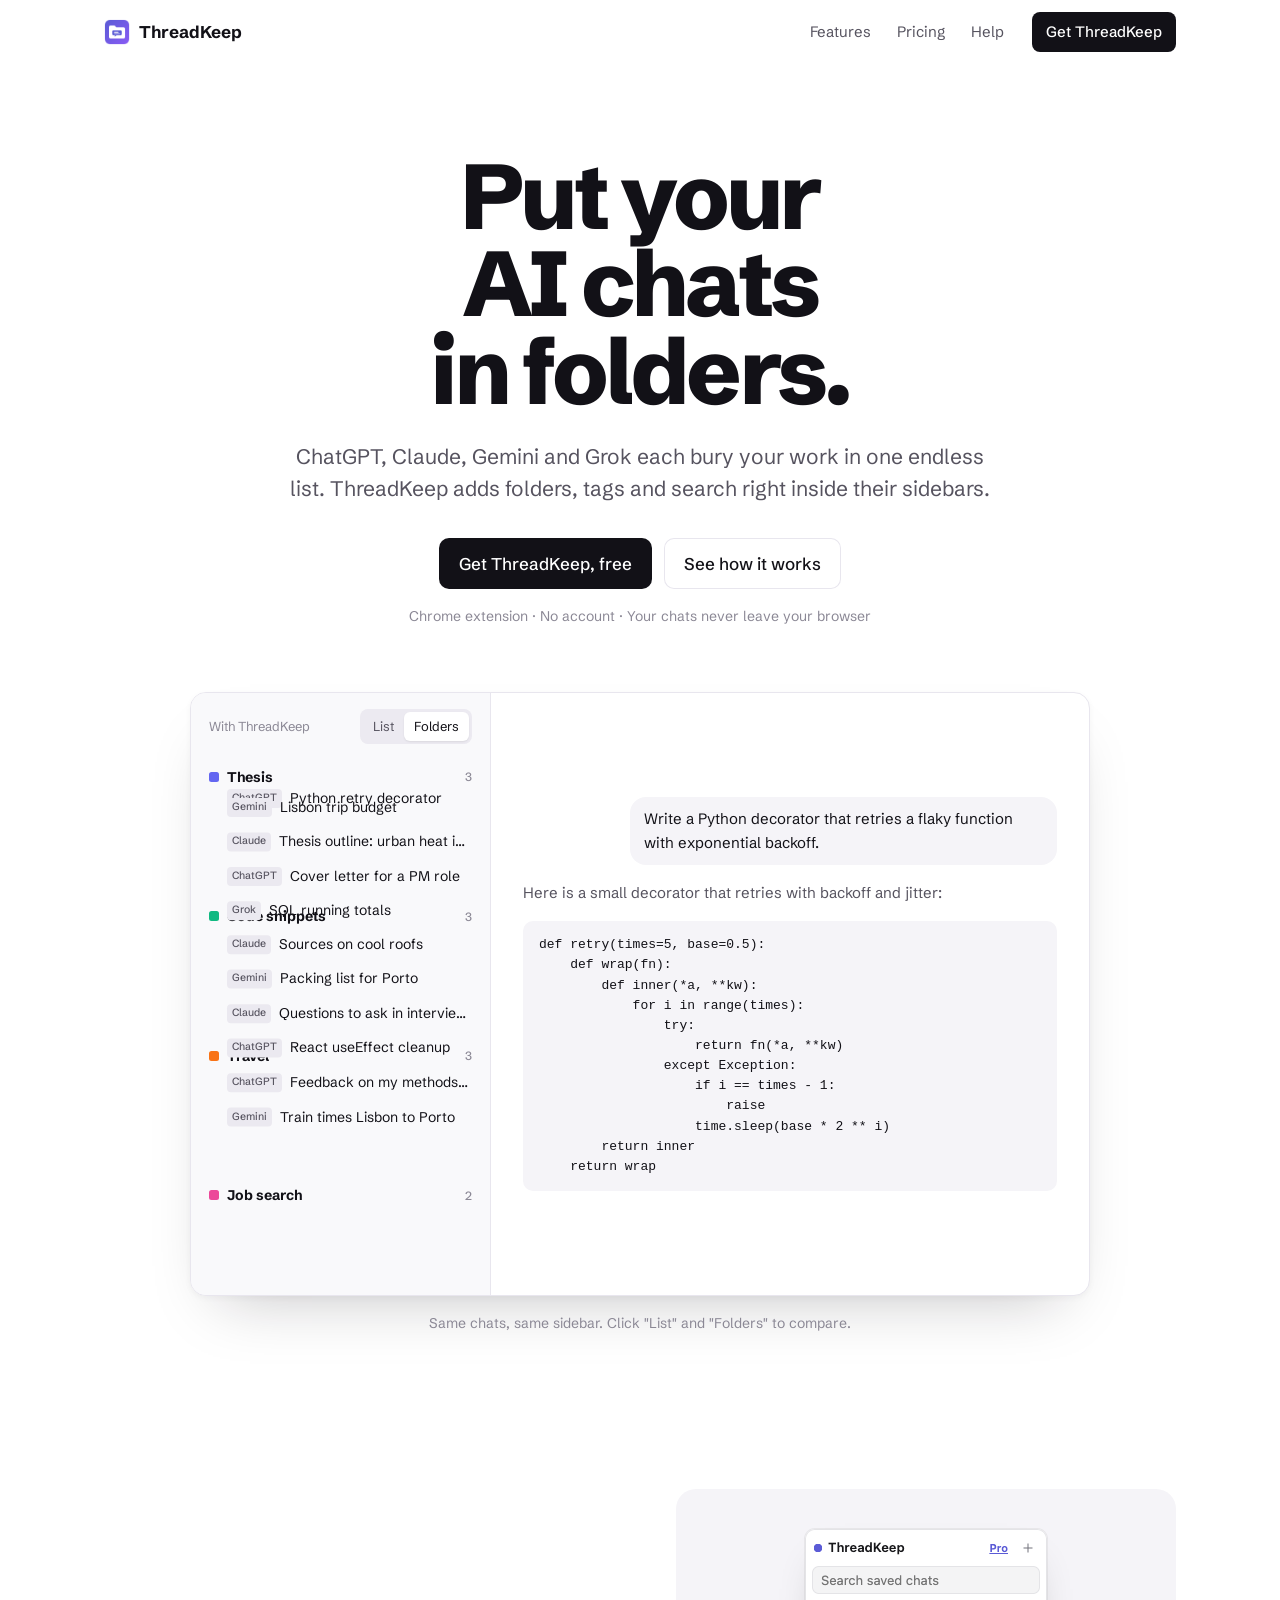
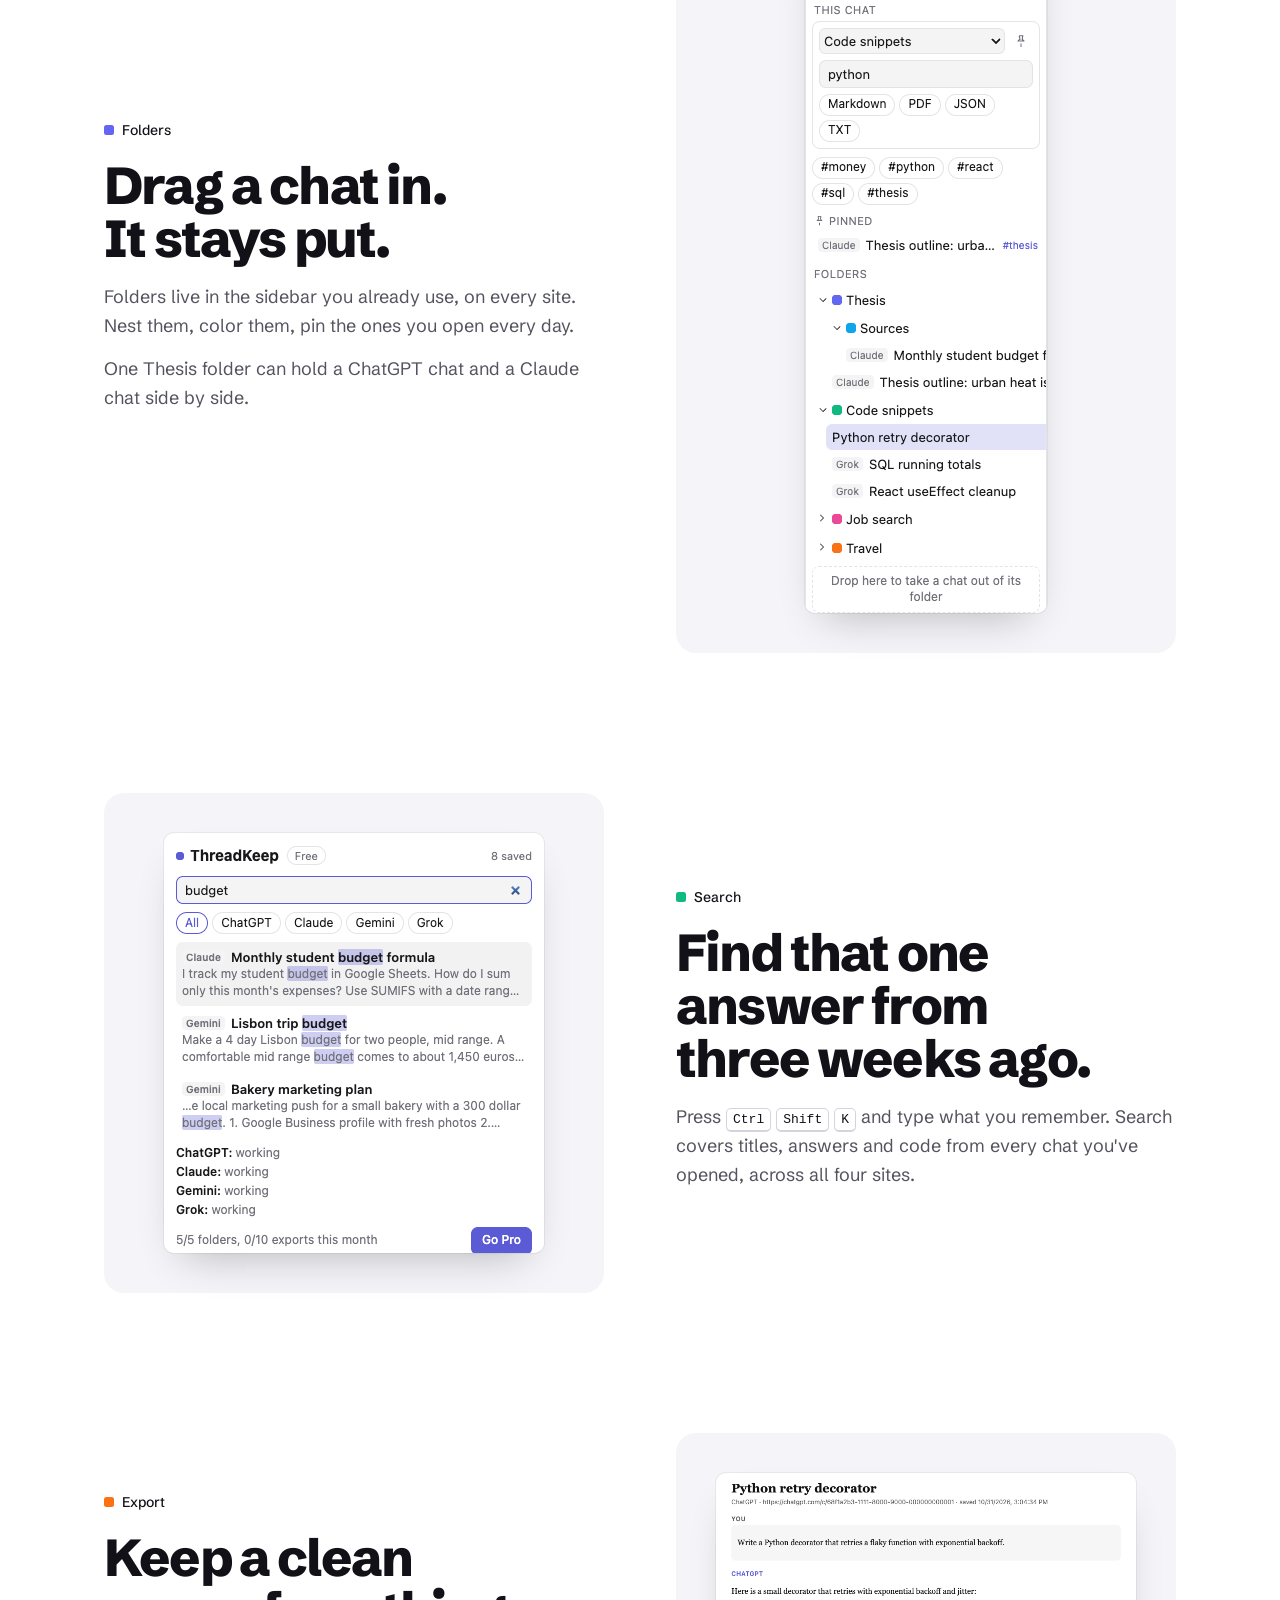
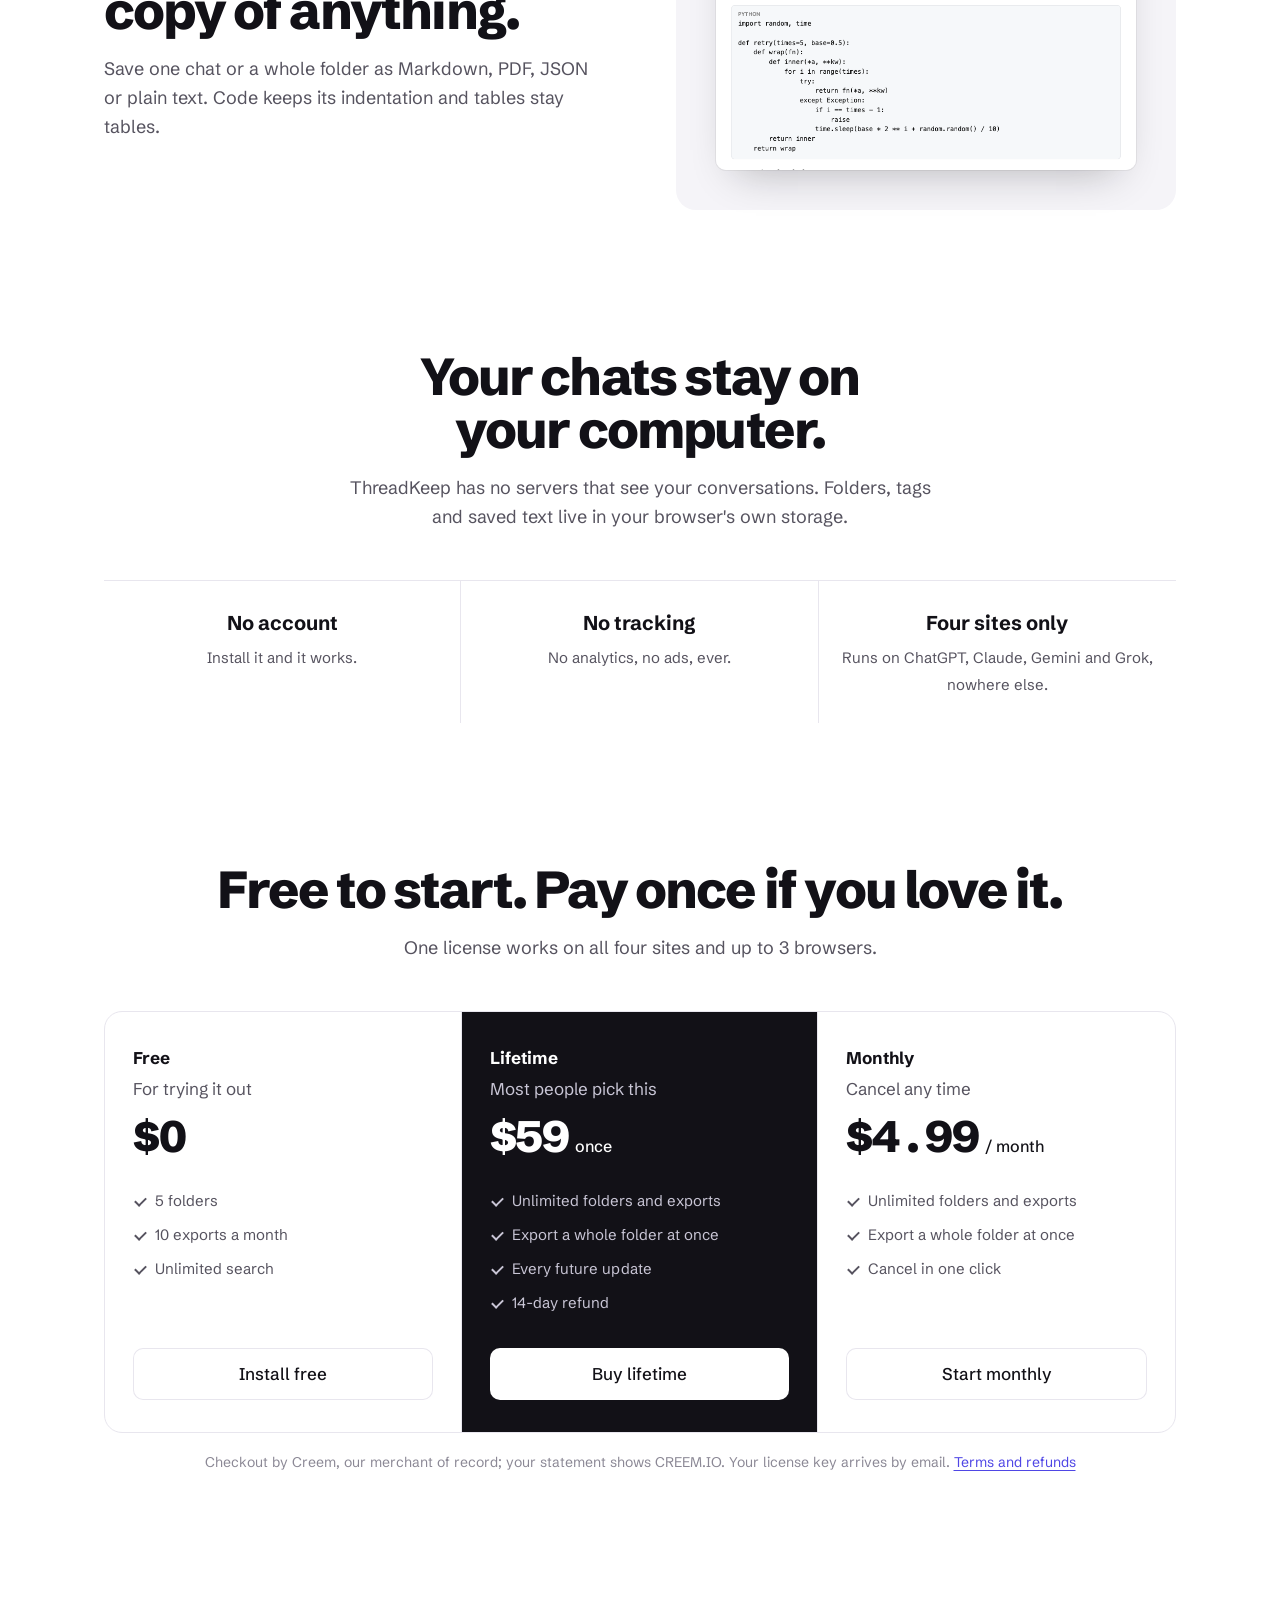
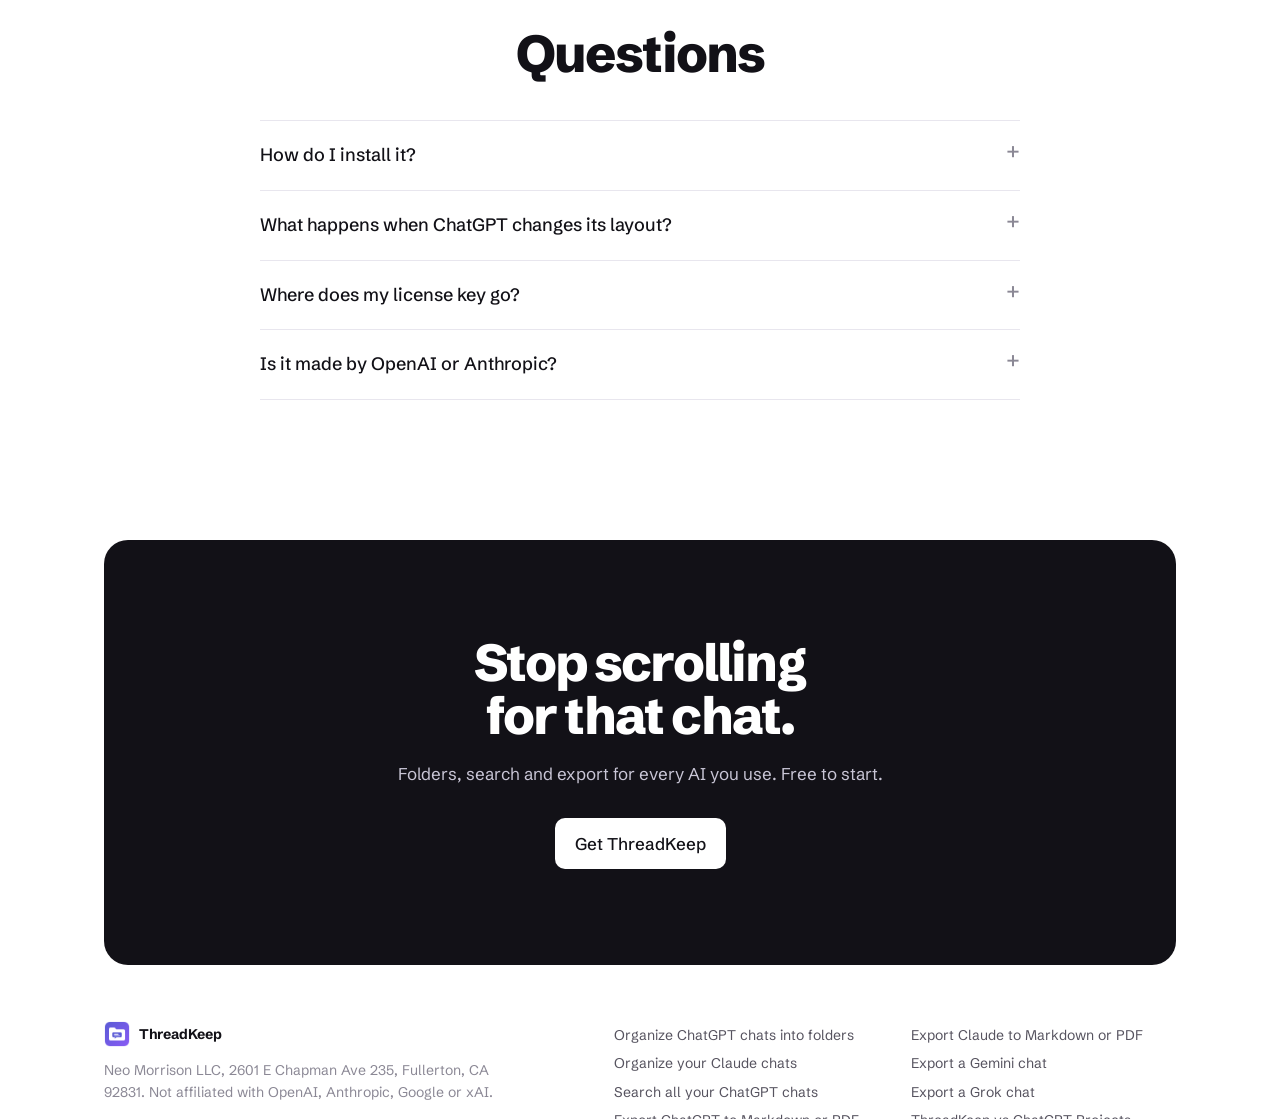
==== commit 93aae184: "Update site from chat-organizer docs/" ====
--- a/index.html
+++ b/index.html
@@ -29,7 +29,7 @@
 .btn.small{padding:8px 14px;font-size:15px;border-radius:8px}
 .btn.ghost{background:none;color:var(--ink);box-shadow:inset 0 0 0 1px var(--rule)}.btn.ghost:hover{background:var(--wash)}
 
-.hero{text-align:center;padding:88px 0 0}
+.hero{text-align:center;padding-top:88px}
 h1{font-size:clamp(46px,8vw,92px);line-height:.95;font-weight:800;letter-spacing:-.04em;margin:0 auto 26px;max-width:11ch;text-wrap:balance}
 .lede{font-size:clamp(18px,2vw,21px);line-height:1.5;color:var(--soft);max-width:34em;margin:0 auto 34px}
 .ctas{display:flex;justify-content:center;flex-wrap:wrap;gap:12px}
@@ -69,14 +69,14 @@
 .pic{background:var(--wash);border-radius:20px;padding:40px;display:flex;justify-content:center;align-items:center}
 .pic img{display:block;max-width:100%;height:auto;border-radius:10px;box-shadow:0 20px 40px -20px rgba(18,17,23,.3),0 0 0 1px rgba(18,17,23,.06)}
 
-.private{padding:140px 0 0;text-align:center}
+.private{padding-top:140px;text-align:center}
 .private h2{max-width:14ch;margin:0 auto 18px}
 .private p{color:var(--soft);font-size:18px;max-width:34em;margin:0 auto}
 .facts{display:grid;grid-template-columns:repeat(3,1fr);margin-top:48px;border-top:1px solid var(--rule)}
 .facts div{padding:26px 20px;border-right:1px solid var(--rule)}.facts div:last-child{border-right:0}
 .facts b{display:block;font-size:20px;margin-bottom:4px}.facts span{color:var(--soft);font-size:15px}
 
-#pricing{padding:140px 0 0;text-align:center;scroll-margin-top:64px}
+#pricing{padding-top:140px;text-align:center;scroll-margin-top:64px}
 .plans{display:grid;grid-template-columns:repeat(3,1fr);gap:0;margin-top:48px;text-align:left;border:1px solid var(--rule);border-radius:18px;overflow:hidden}
 .plan{padding:32px 28px;border-right:1px solid var(--rule);display:flex;flex-direction:column}
 .plan:last-child{border-right:0}
@@ -92,7 +92,7 @@
 .soft{color:var(--soft)}
 .note{font-size:14px;color:var(--faint);margin-top:18px}
 
-#help{padding:140px 0 0;scroll-margin-top:64px}
+#help{padding-top:140px;scroll-margin-top:64px}
 .faq{max-width:760px;margin:40px auto 0}
 details{border-top:1px solid var(--rule)}details:last-child{border-bottom:1px solid var(--rule)}
 summary{cursor:pointer;padding:20px 0;font-weight:500;font-size:18px;list-style:none;display:flex;justify-content:space-between;gap:16px}
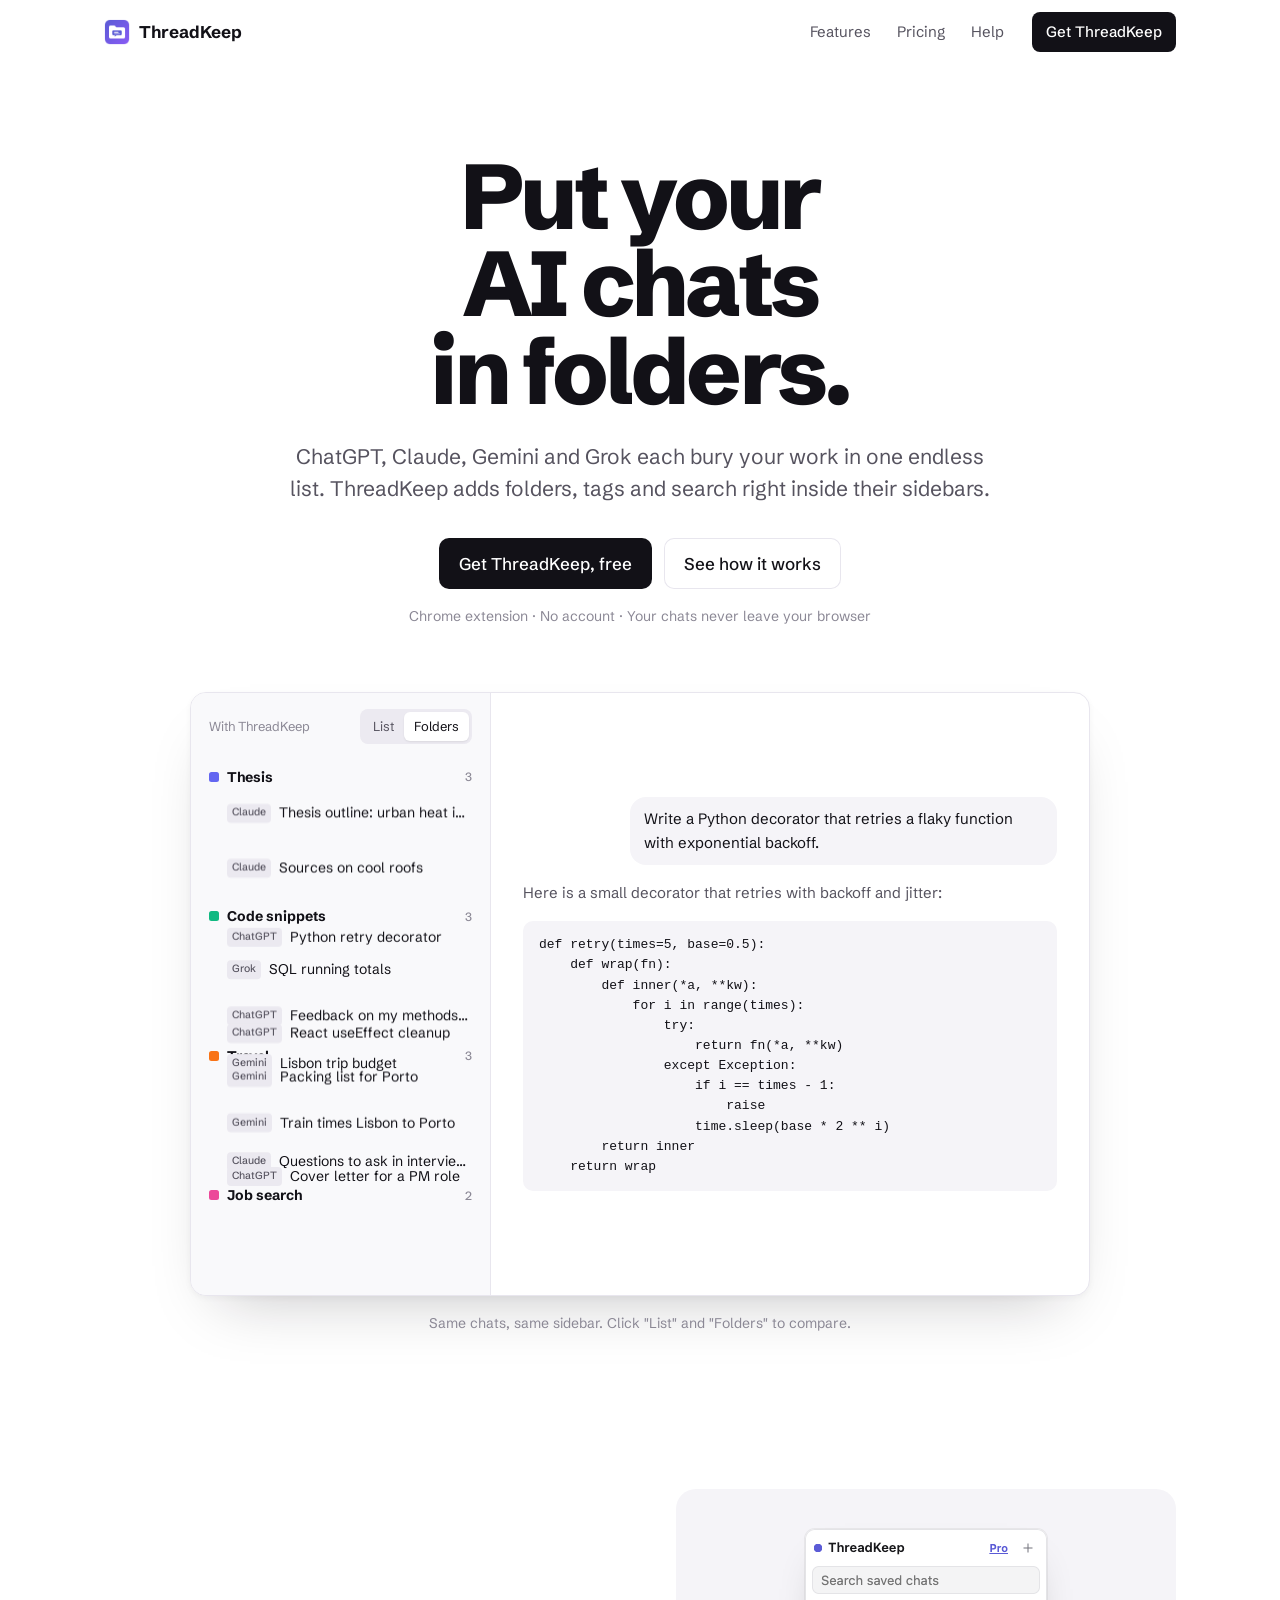
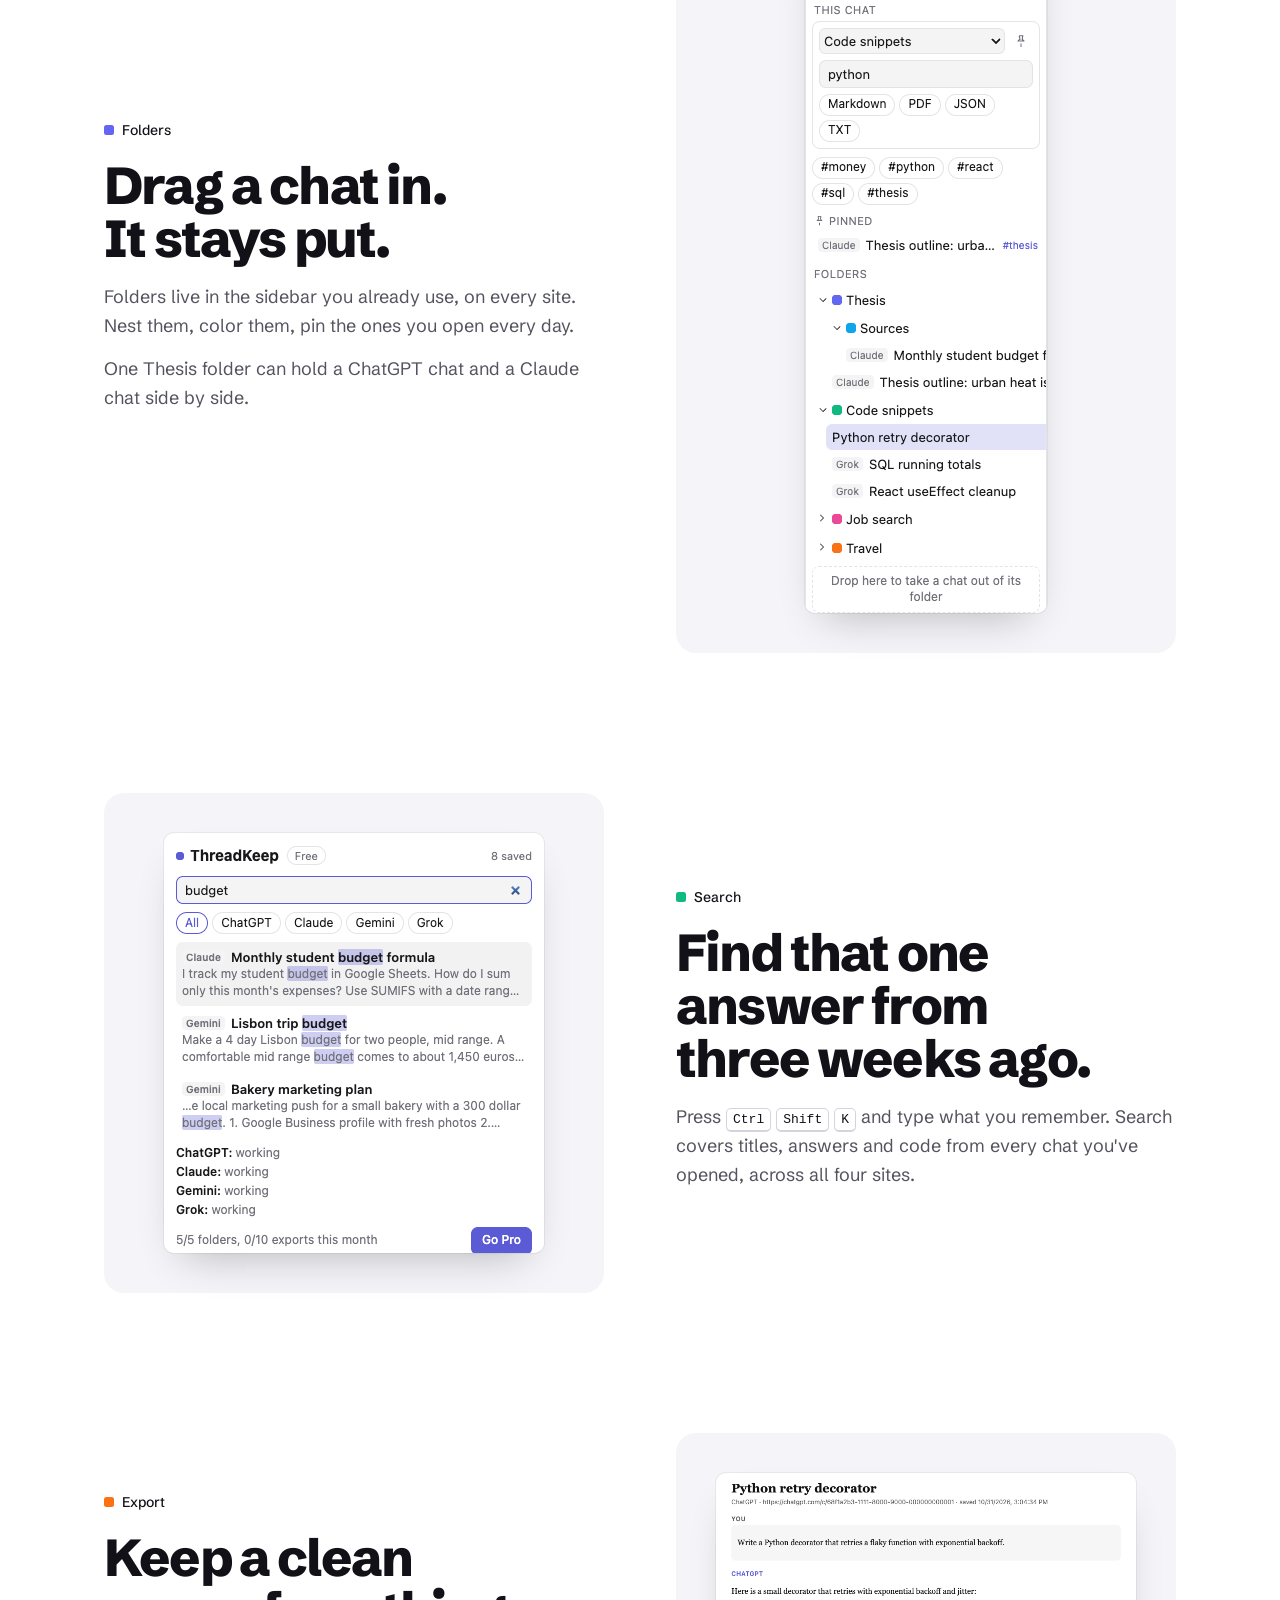
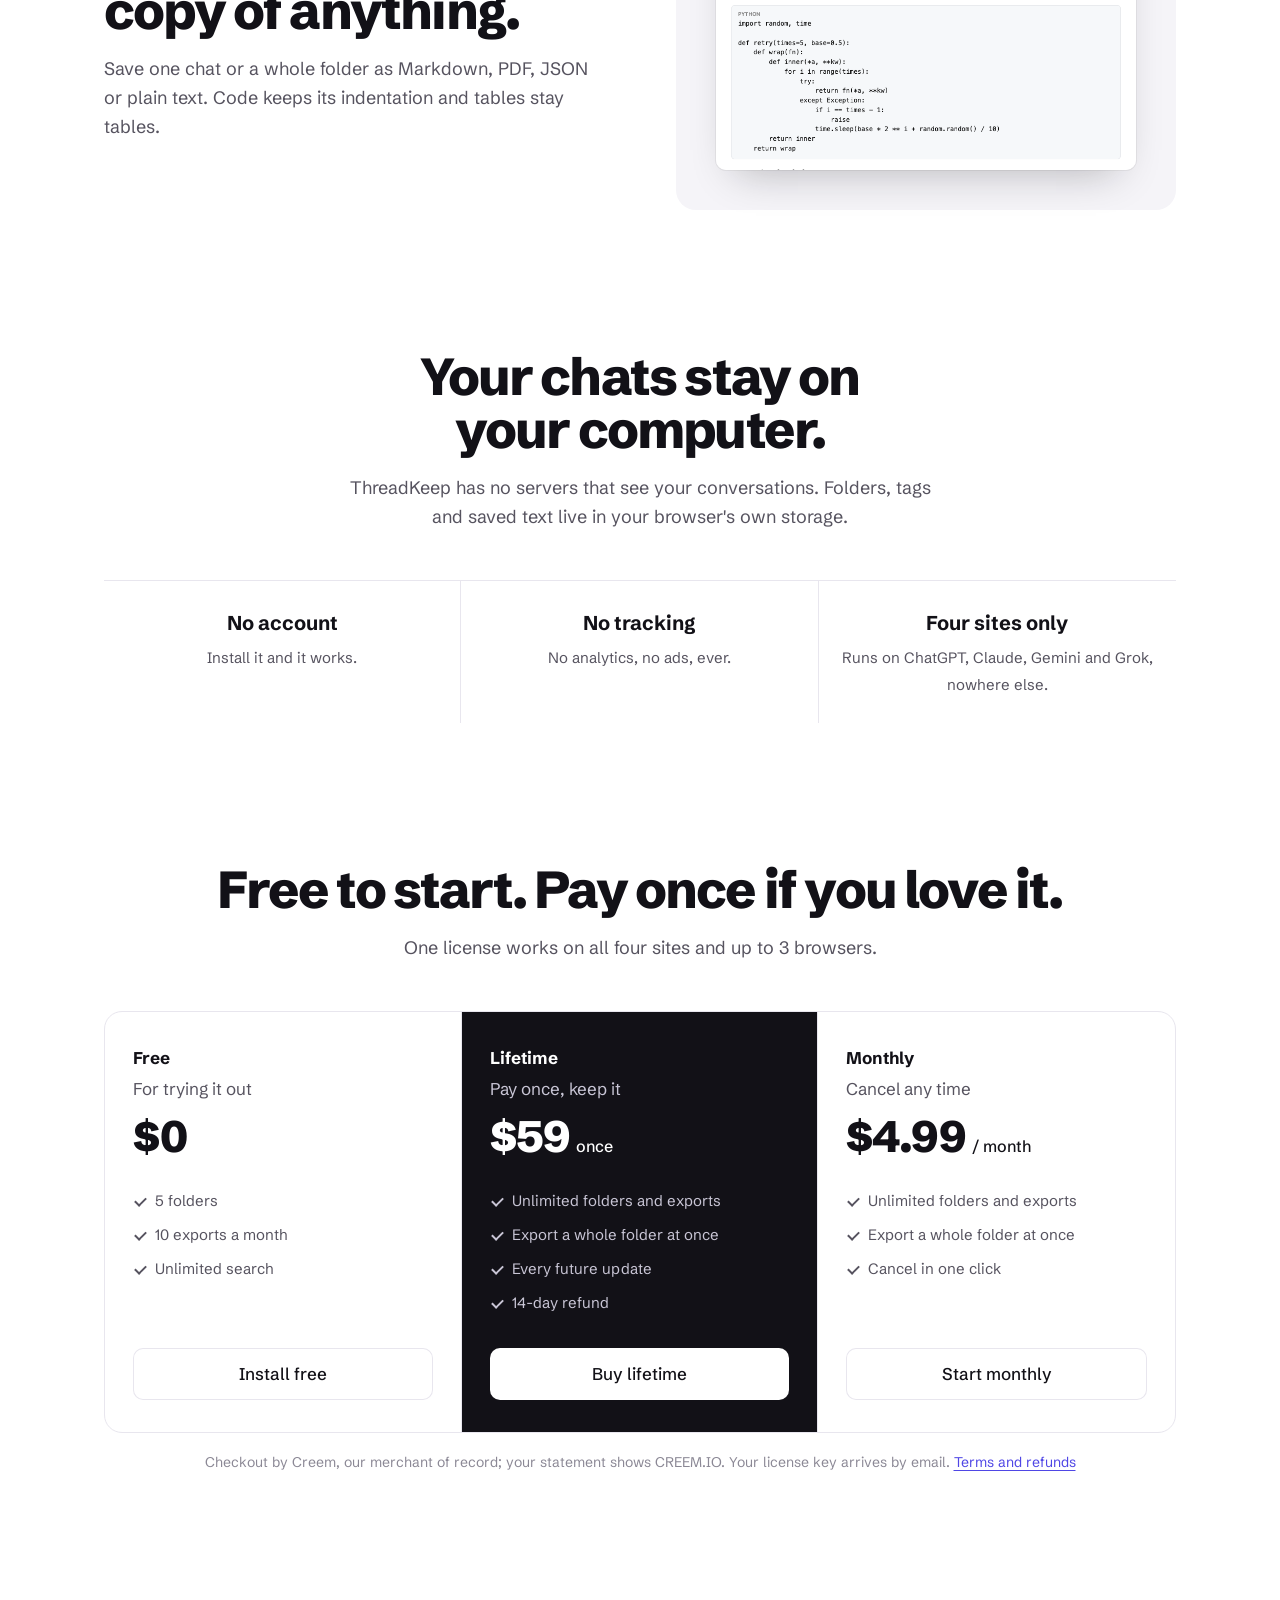
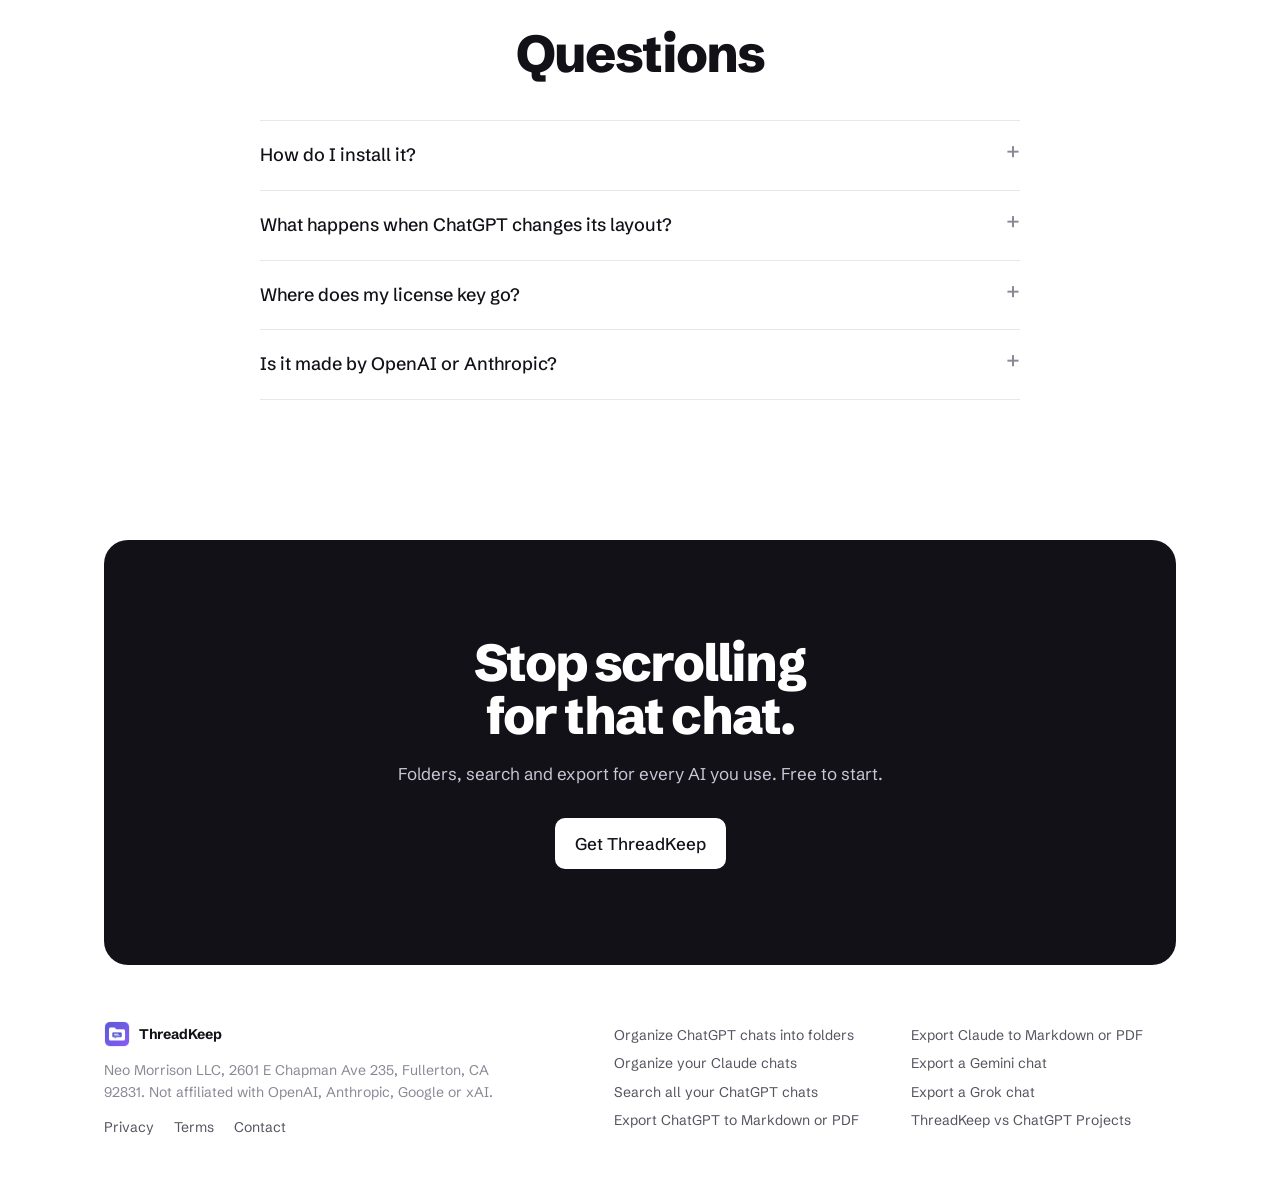
==== commit 8571ebc4: "Update site from chat-organizer docs/" ====
--- a/index.html
+++ b/index.html
@@ -82,7 +82,7 @@
 .plan:last-child{border-right:0}
 .plan.best{background:var(--ink);color:#fff}.plan.best .soft,.plan.best li{color:#c9c6d6}
 .plan h3{margin:0 0 4px;font-size:17px}
-.plan .p{font-size:44px;font-weight:800;letter-spacing:-.03em;font-variant-numeric:tabular-nums;line-height:1.1;margin:10px 0 2px}
+.plan .p{font-size:44px;font-weight:800;letter-spacing:-.03em;line-height:1.1;margin:10px 0 2px}
 .plan .p small{font-size:16px;font-weight:500;letter-spacing:0}
 .plan ul{list-style:none;padding:0;margin:22px 0 28px;font-size:15px;color:var(--soft)}
 .plan li{padding:5px 0 5px 22px;position:relative}
@@ -210,7 +210,7 @@
 <div class="plan"><h3>Free</h3><span class="soft">For trying it out</span><div class="p">$0</div>
 <ul><li>5 folders</li><li>10 exports a month</li><li>Unlimited search</li></ul>
 <a class="btn ghost" href="#help">Install free</a></div>
-<div class="plan best"><h3>Lifetime</h3><span class="soft">Most people pick this</span><div class="p">$59 <small>once</small></div>
+<div class="plan best"><h3>Lifetime</h3><span class="soft">Pay once, keep it</span><div class="p">$59 <small>once</small></div>
 <ul><li>Unlimited folders and exports</li><li>Export a whole folder at once</li><li>Every future update</li><li>14-day refund</li></ul>
 <a class="btn" href="https://license-live-production.up.railway.app/buy/lifetime">Buy lifetime</a></div>
 <div class="plan"><h3>Monthly</h3><span class="soft">Cancel any time</span><div class="p">$4.99 <small>/ month</small></div>
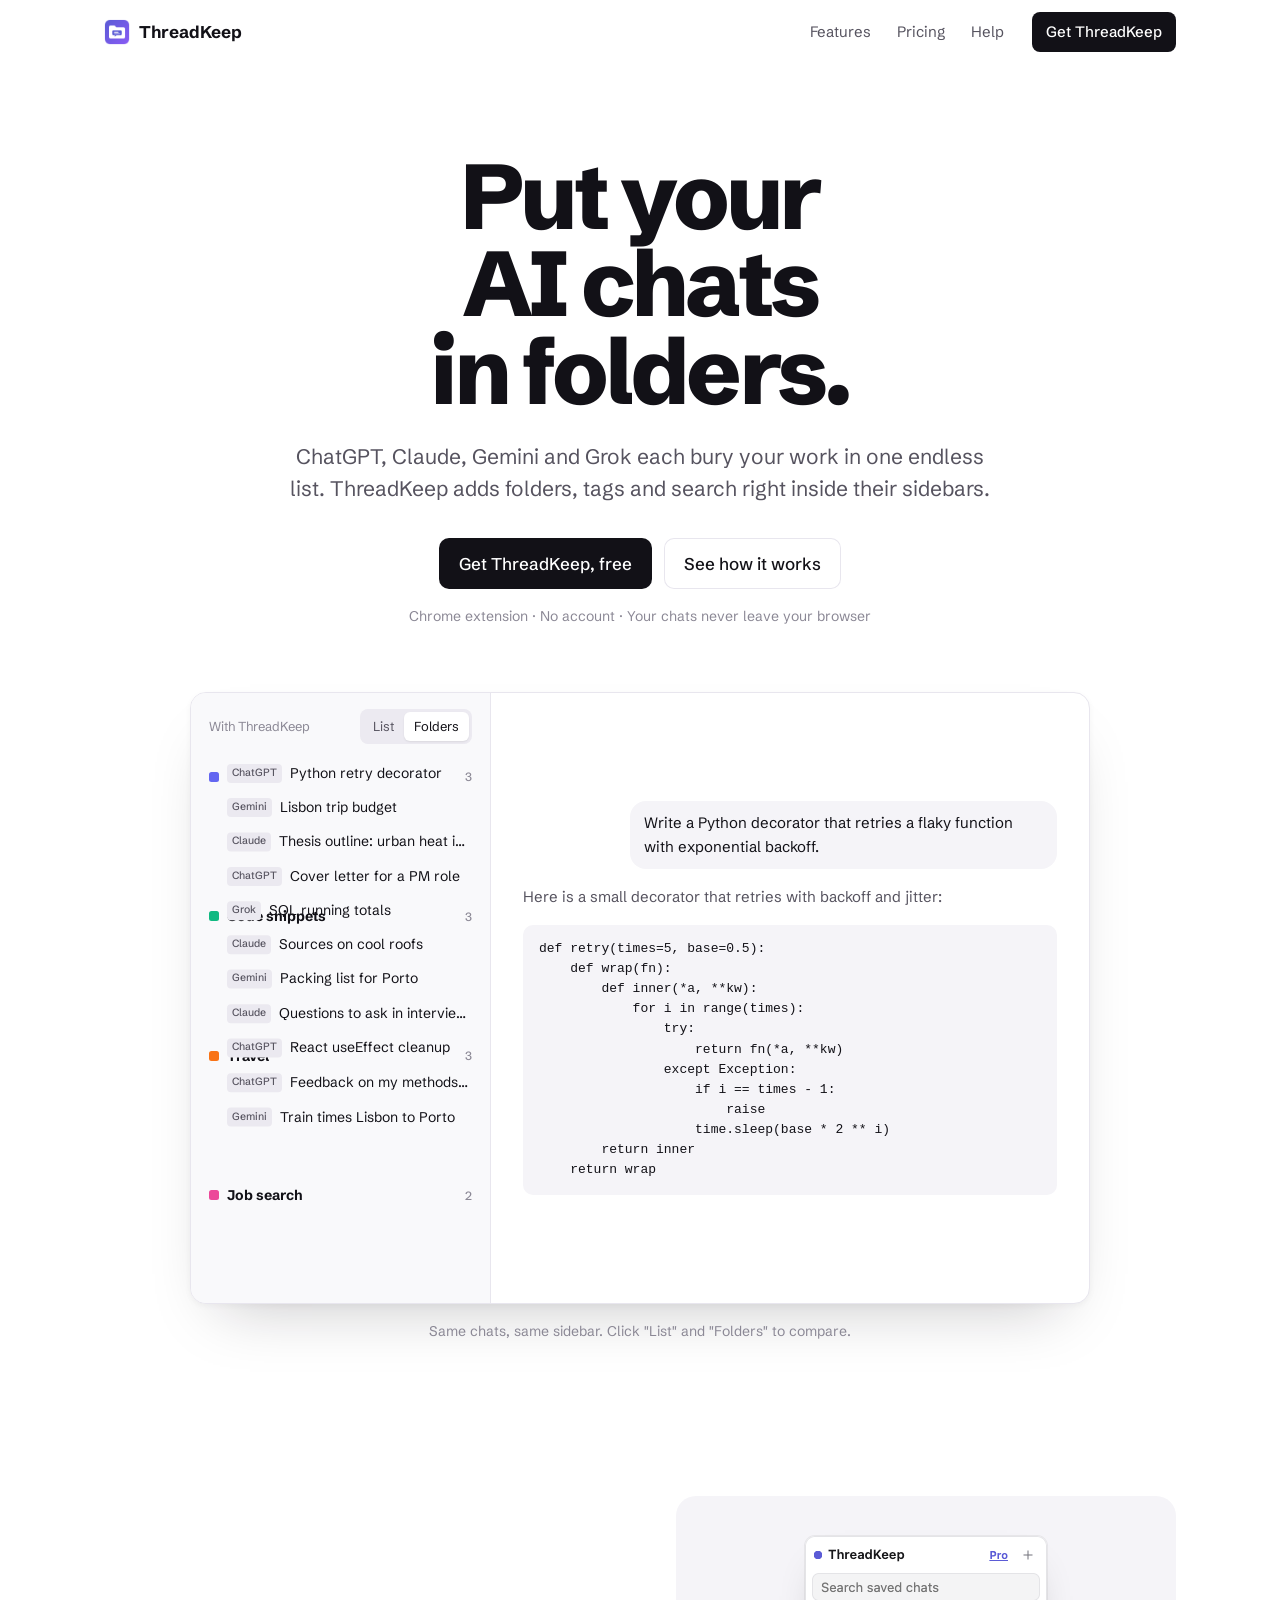
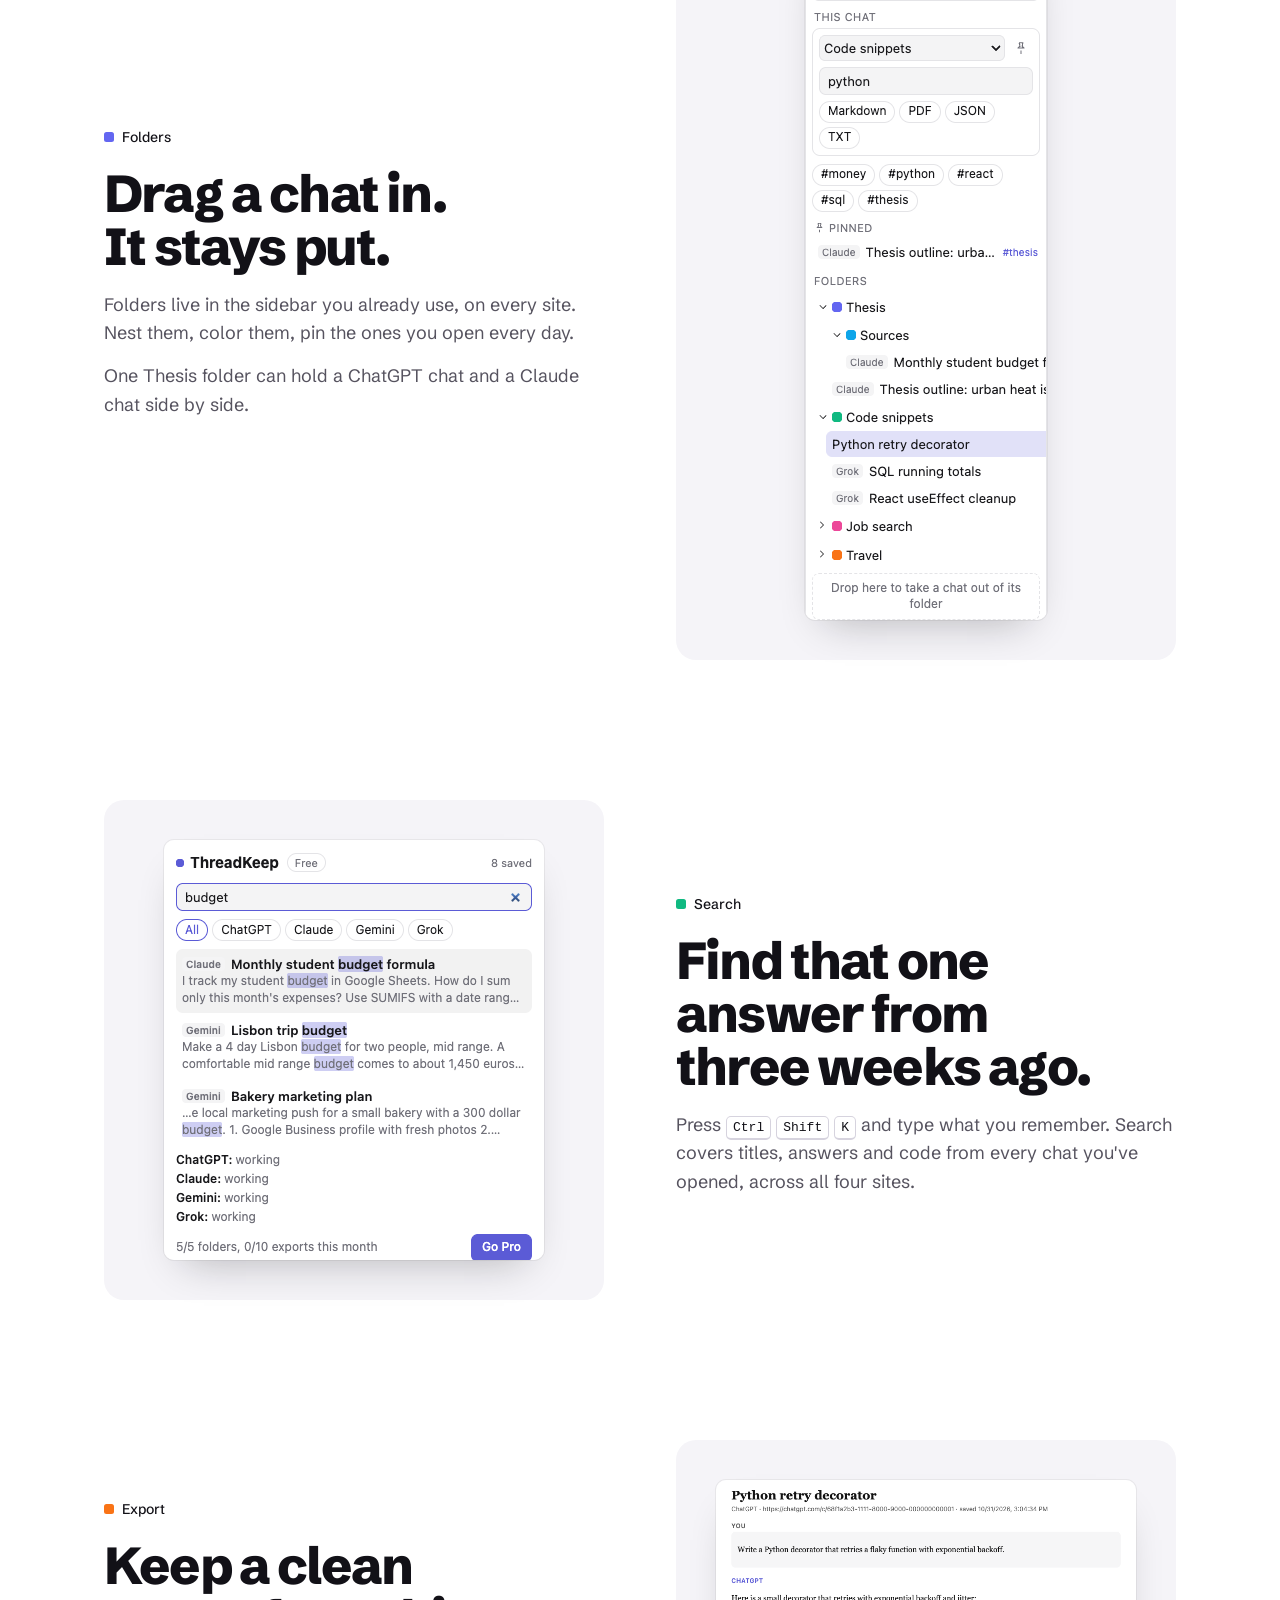
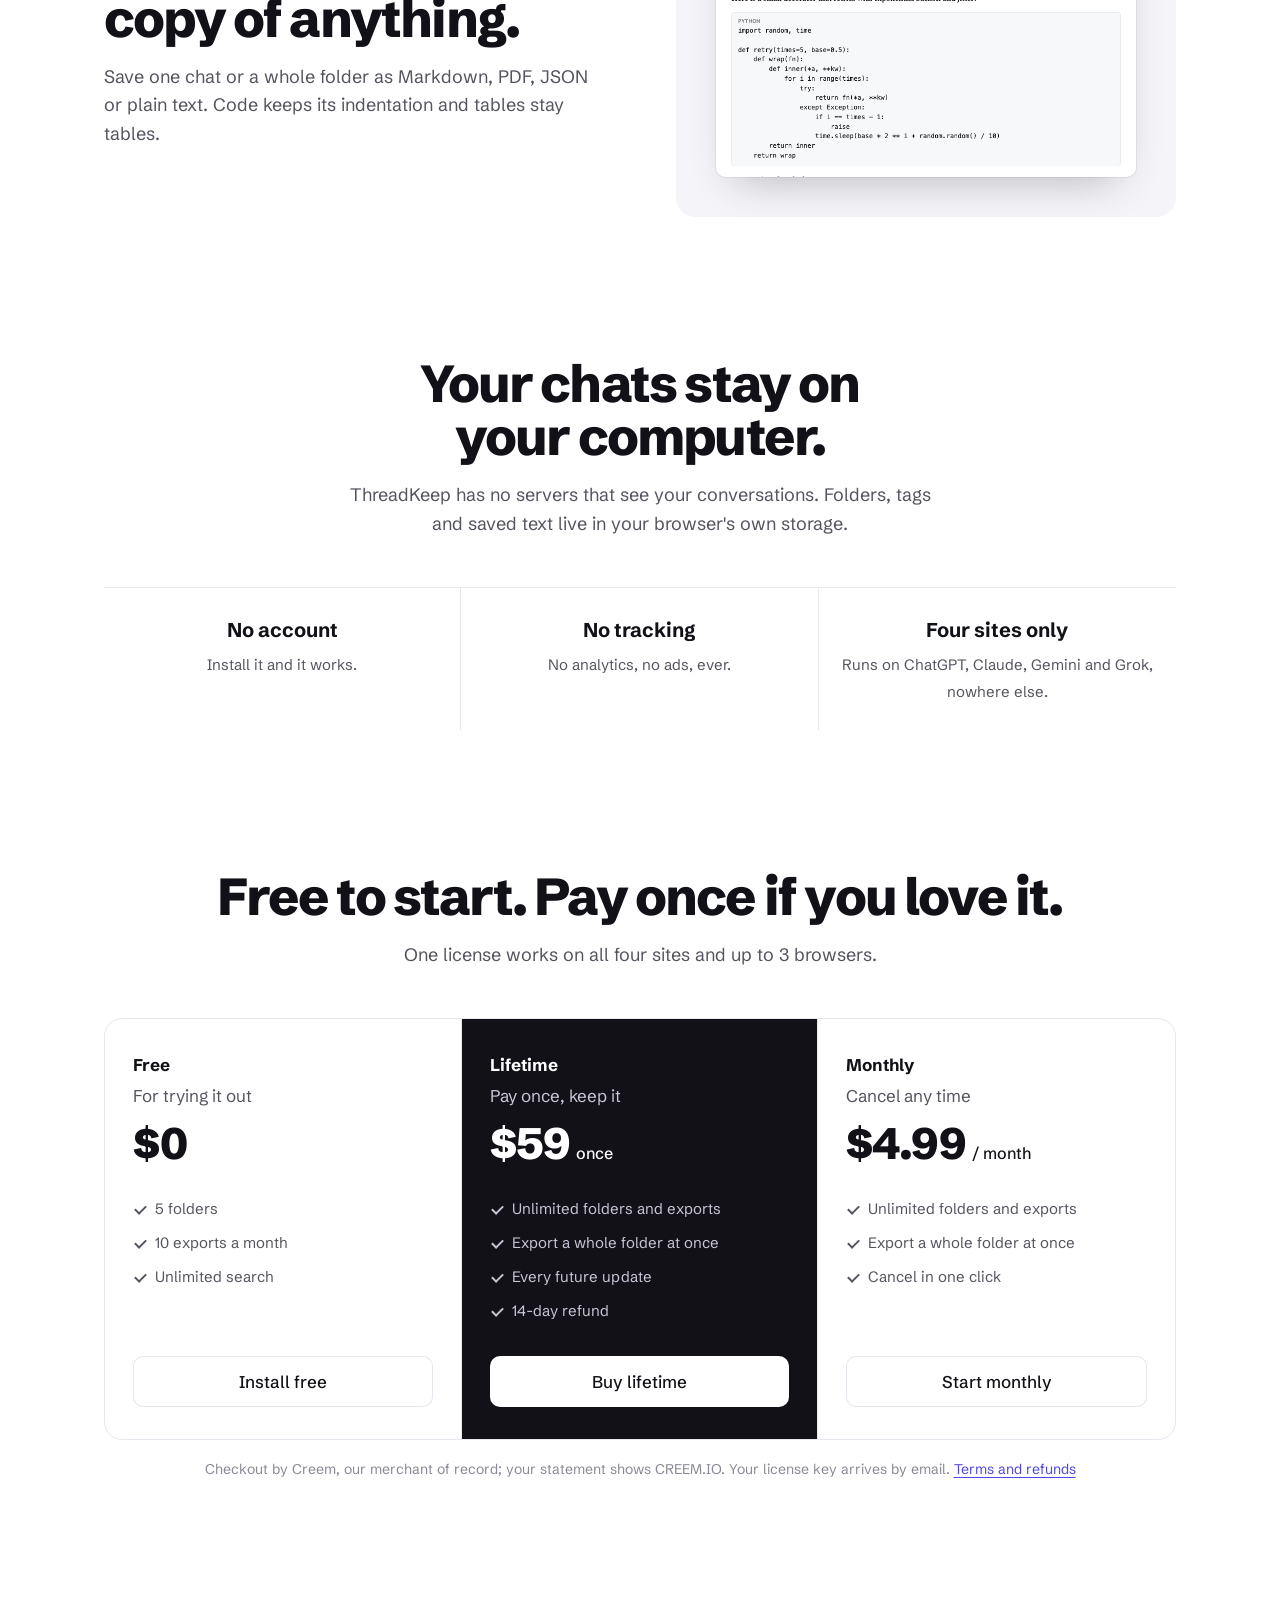
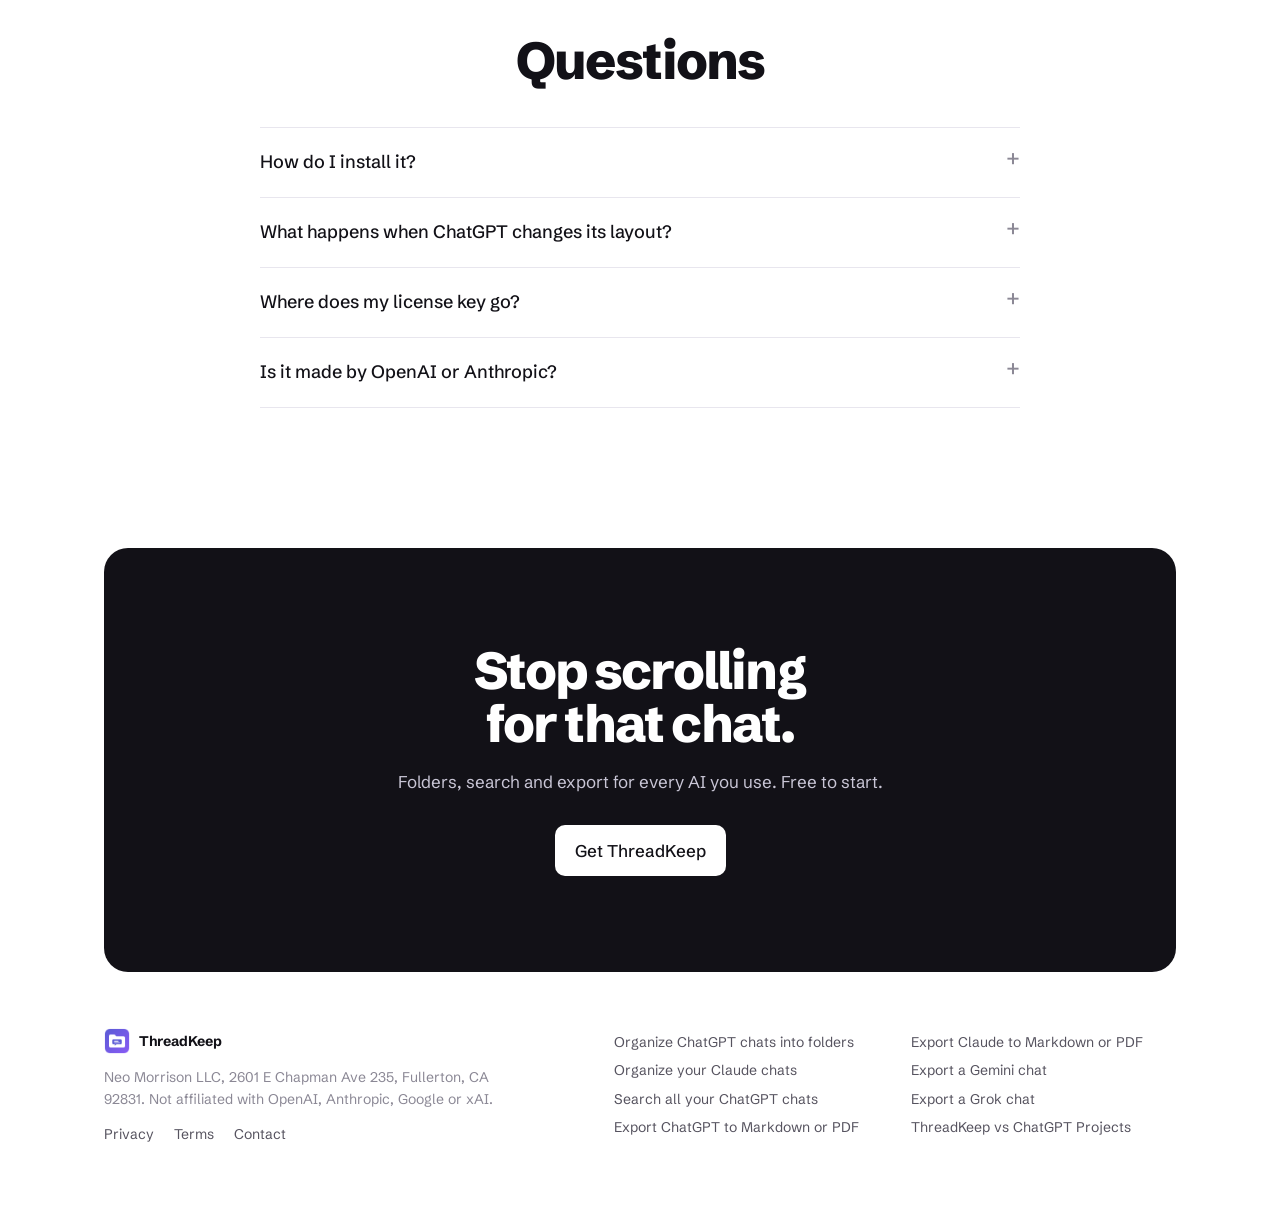
==== commit 5dd74dcb: "Update site from chat-organizer docs/" ====
--- a/index.html
+++ b/index.html
@@ -38,7 +38,7 @@
 
 /* The demo: one long list sorts itself into folders. */
 .stage{margin:64px auto 0;max-width:900px;display:grid;grid-template-columns:300px 1fr;border:1px solid var(--rule);border-radius:16px;overflow:hidden;box-shadow:0 30px 60px -30px rgba(18,17,23,.25),0 2px 6px rgba(18,17,23,.04);text-align:left;background:#fff}
-.side{background:#f9f9fb;border-right:1px solid var(--rule);padding:16px 12px;min-height:520px}
+.side{background:#f9f9fb;border-right:1px solid var(--rule);padding:16px 12px;height:610px;overflow:hidden}
 .side .top{display:flex;align-items:center;justify-content:space-between;padding:0 6px 12px;font-size:13px;color:var(--faint)}
 .toggle{display:inline-flex;background:#eceaf1;border-radius:8px;padding:3px}
 .toggle button{font:inherit;font-size:13px;border:0;background:none;padding:4px 10px;border-radius:6px;color:var(--soft);cursor:pointer}
@@ -114,7 +114,7 @@
 @media (max-width:860px){
 .bar nav{display:none}
 .hero{padding-top:56px}
-.stage{grid-template-columns:1fr}.main{display:none}.side{border-right:0;min-height:0}
+.stage{grid-template-columns:1fr}.main{display:none}.side{border-right:0}
 section.feat{padding-top:96px}.feat .row{grid-template-columns:1fr;gap:36px}.feat.flip .copy{order:0}
 .pic{padding:20px}
 .facts,.plans{grid-template-columns:1fr}.facts div,.plan{border-right:0;border-bottom:1px solid var(--rule)}.plan:last-child{border-bottom:0}
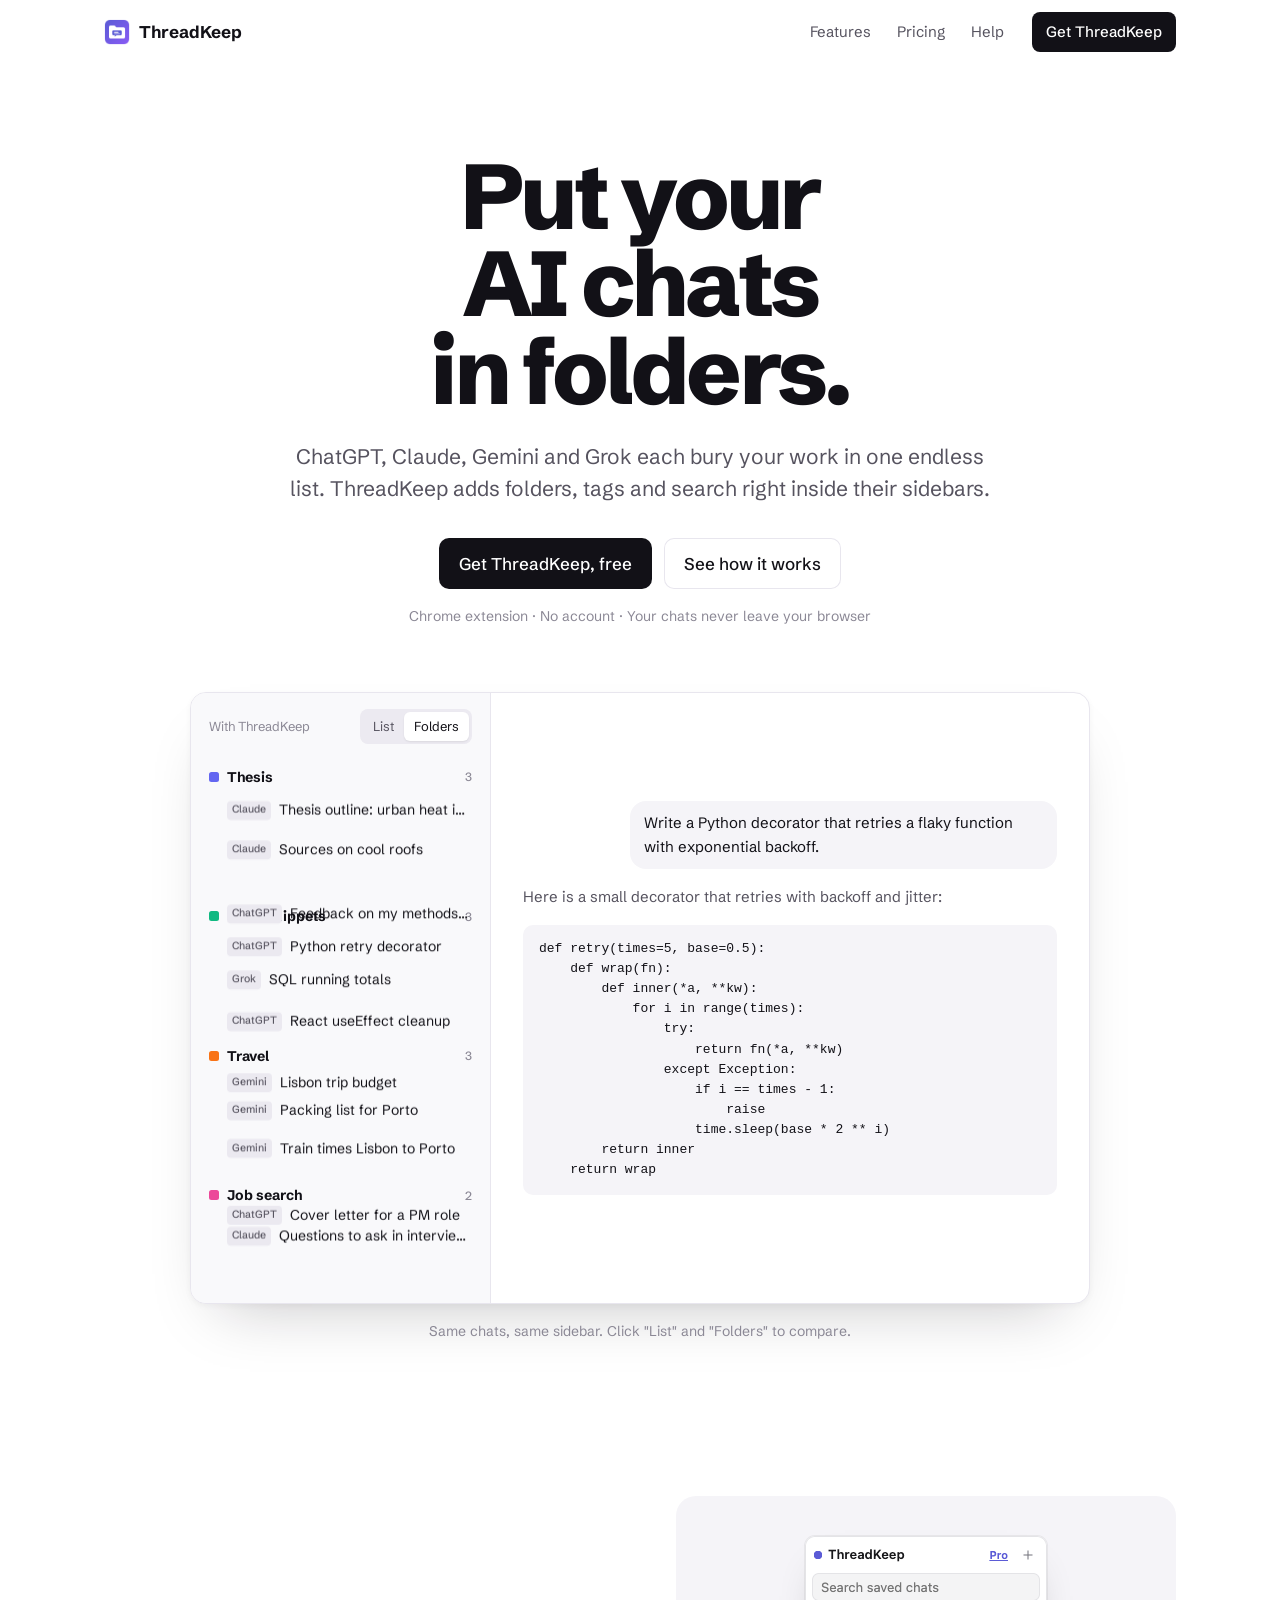
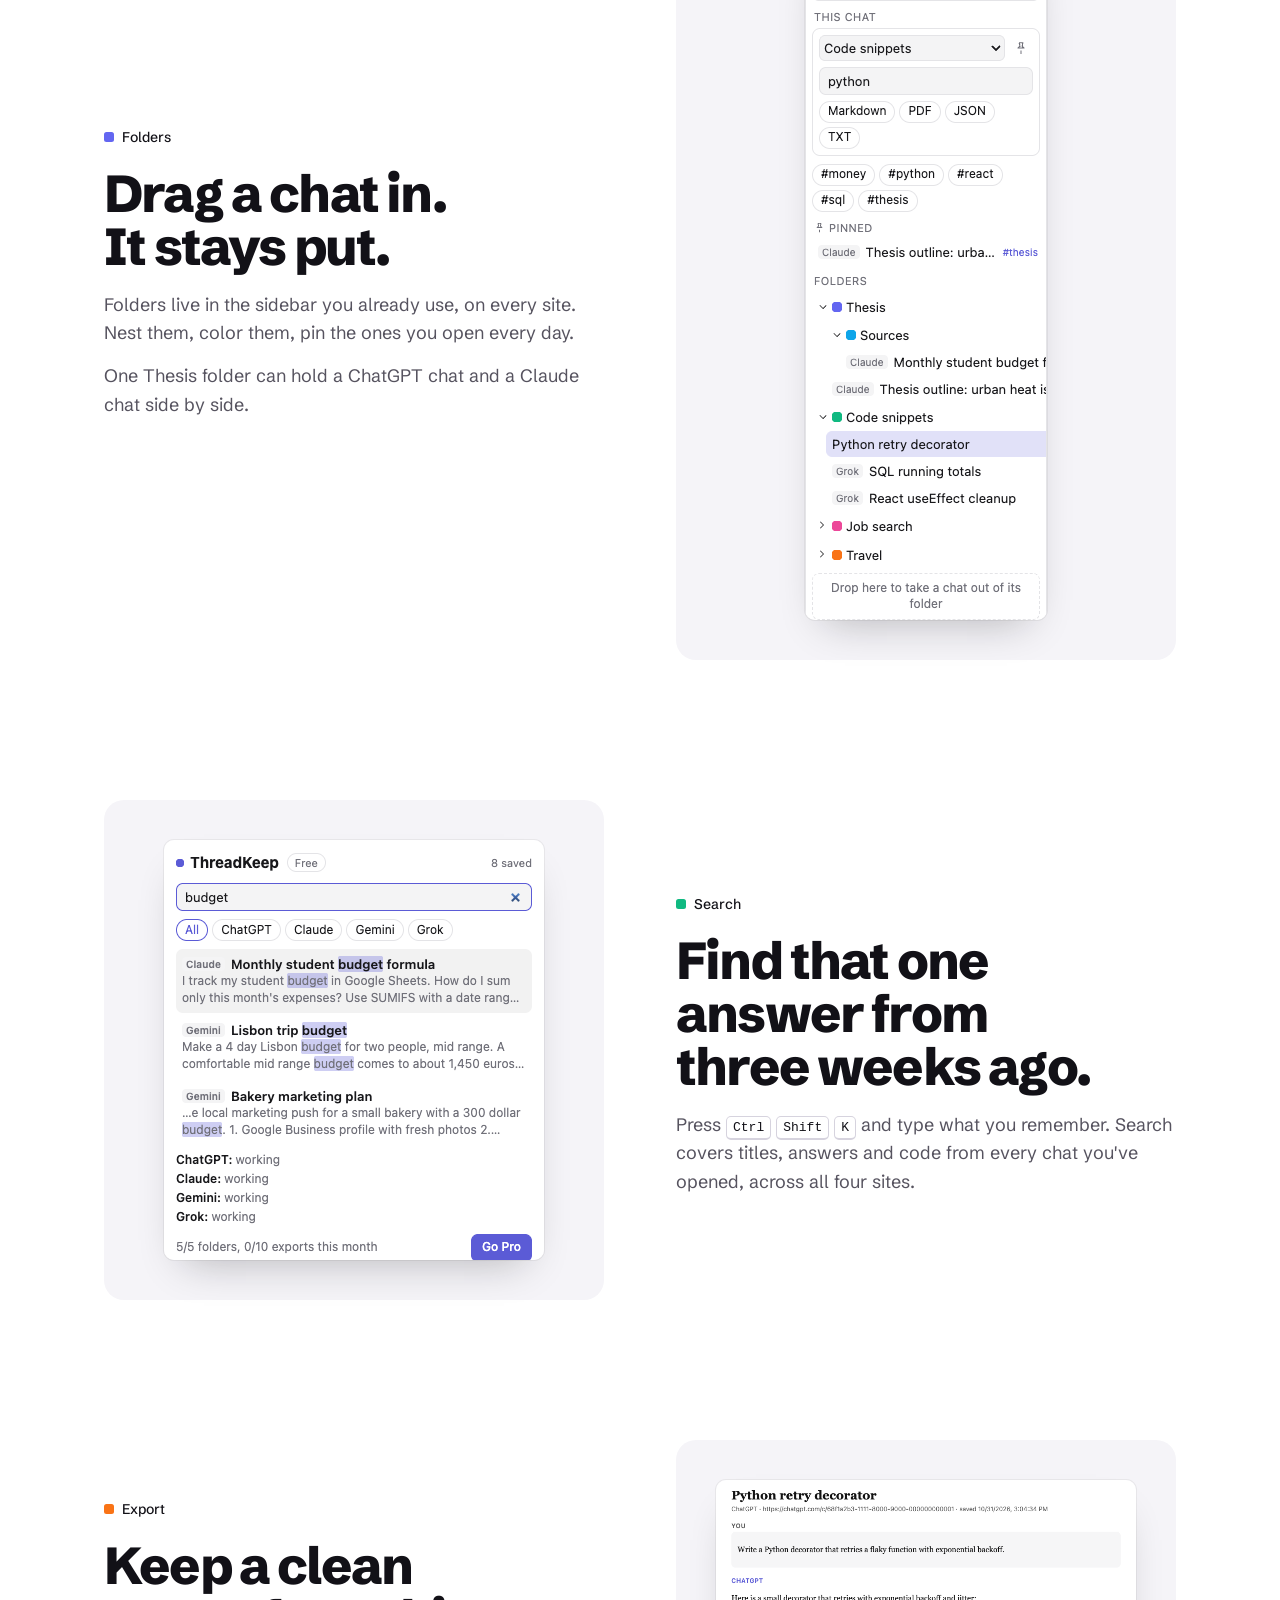
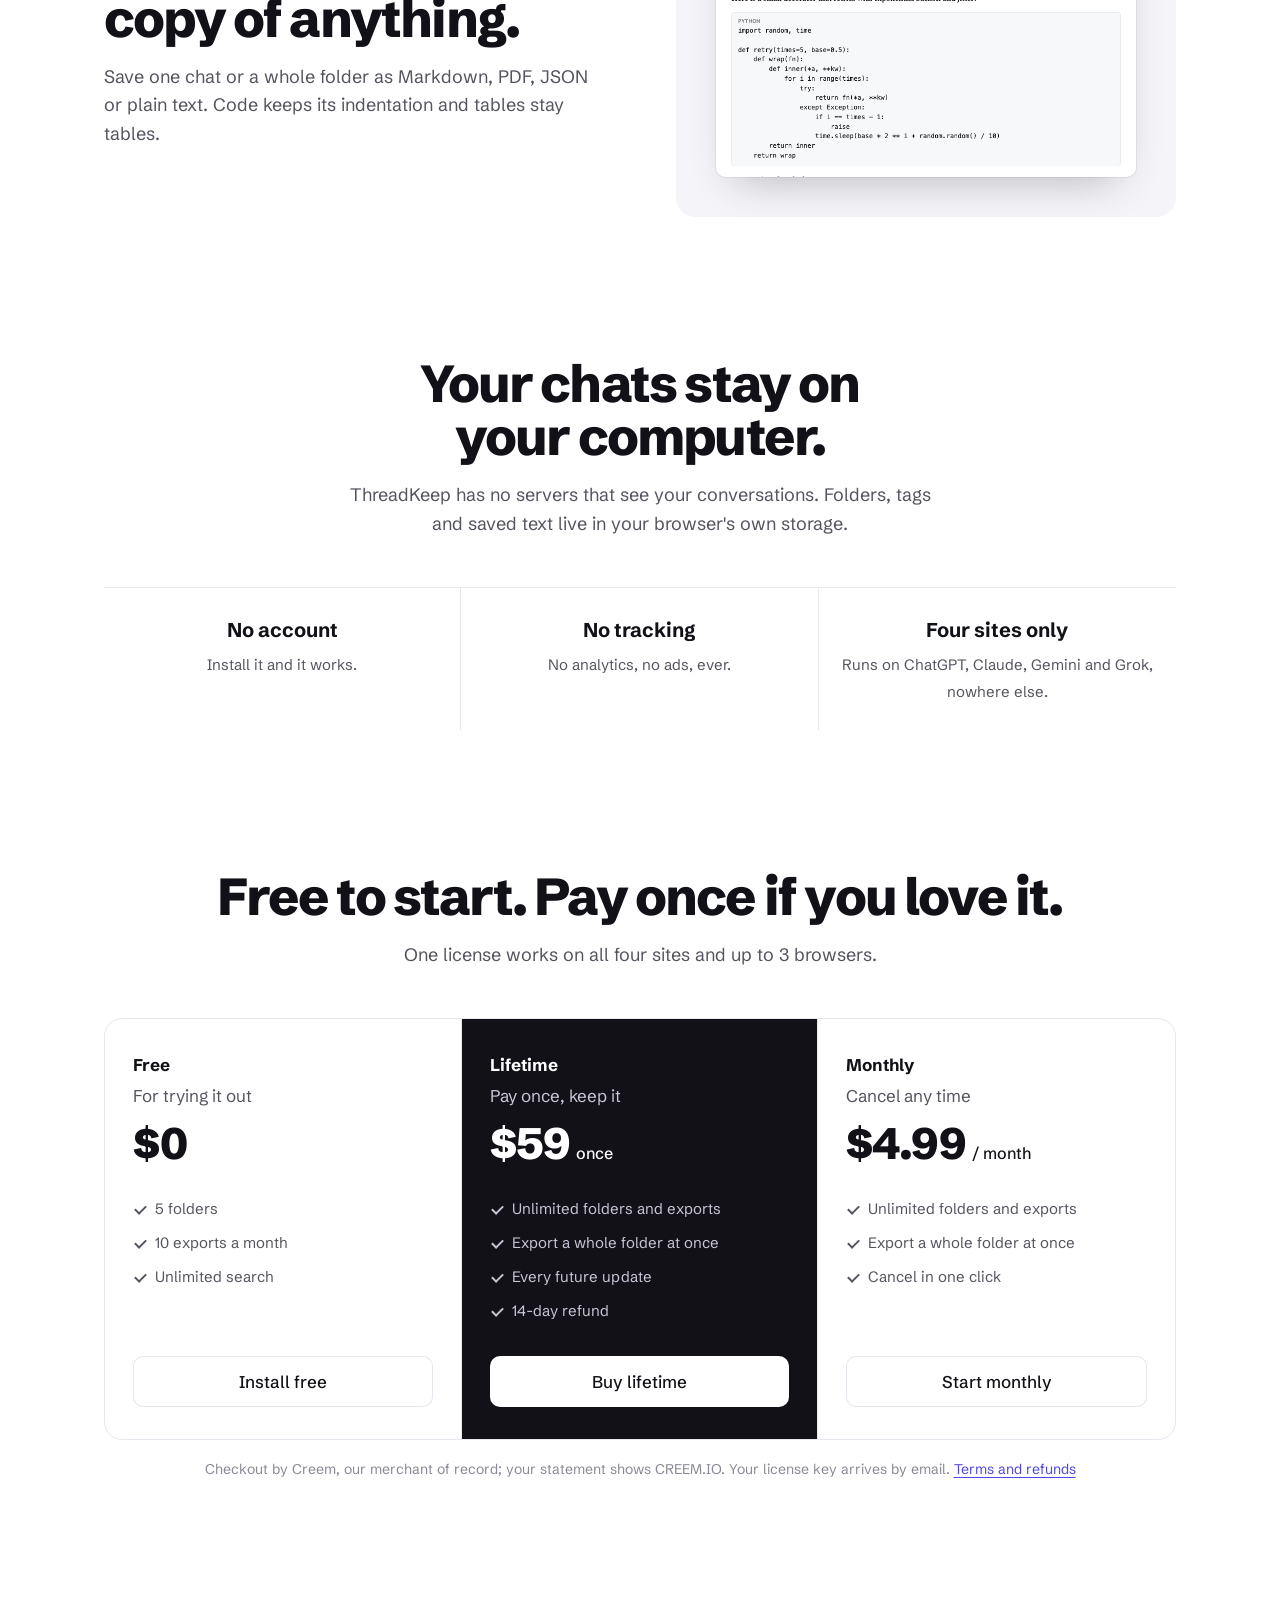
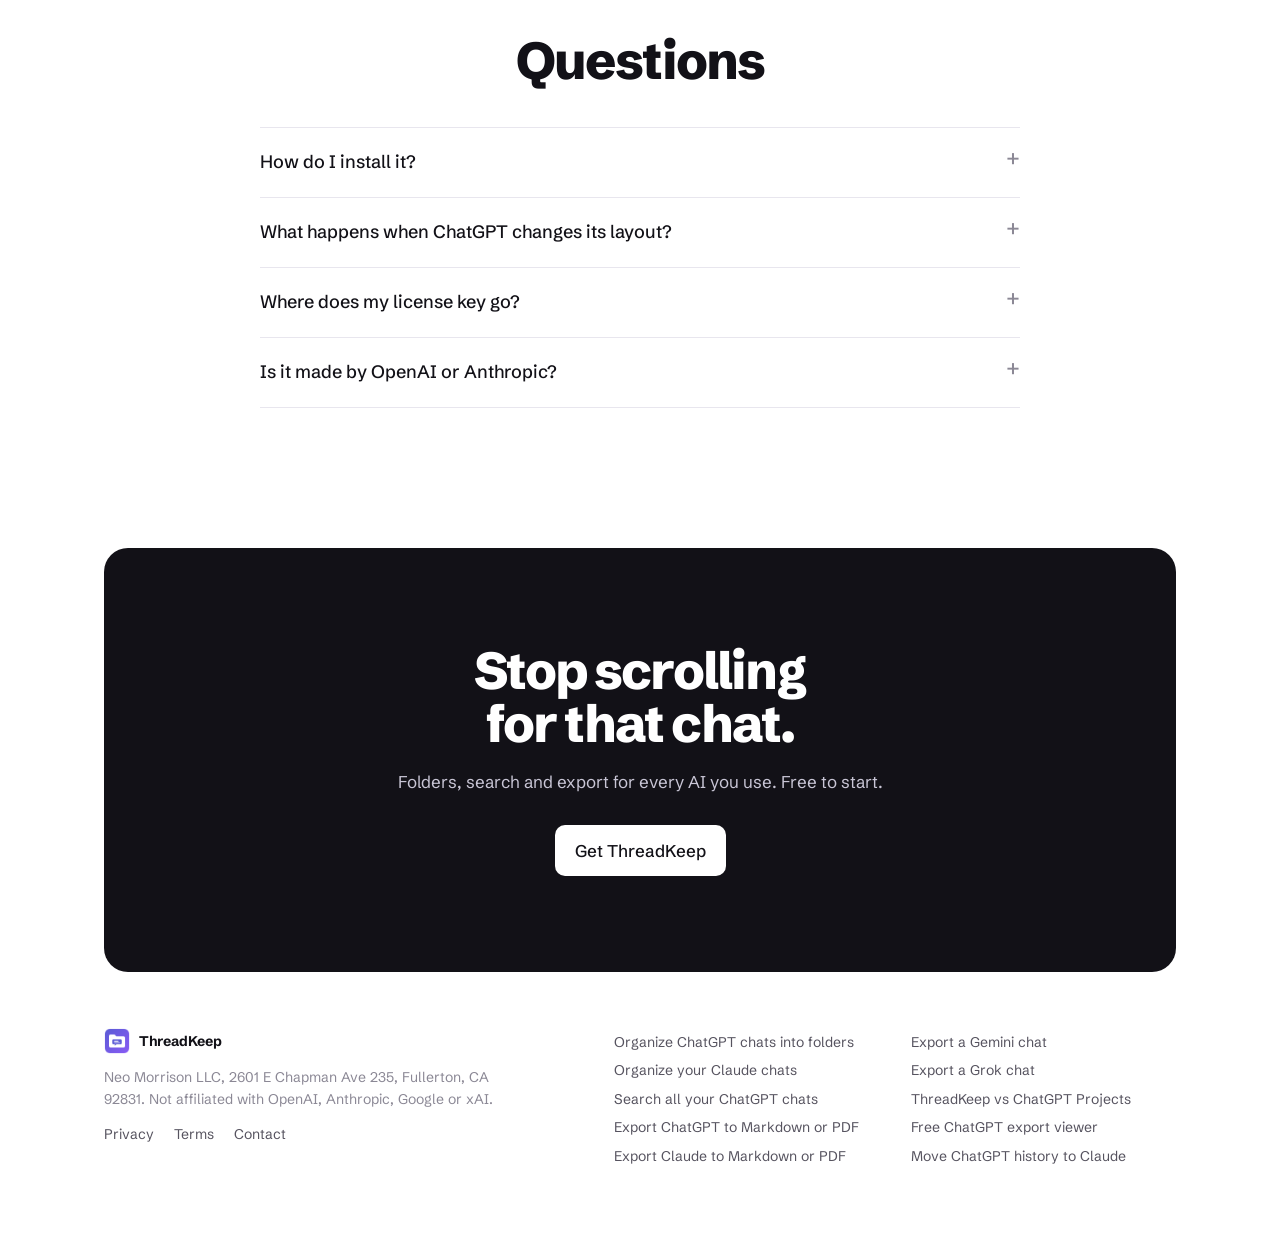
==== commit c320c0b9: "Update site from chat-organizer docs/" ====
--- a/index.html
+++ b/index.html
@@ -250,6 +250,8 @@
 <li><a href="export-gemini-chat.html">Export a Gemini chat</a></li>
 <li><a href="export-grok-conversation.html">Export a Grok chat</a></li>
 <li><a href="threadkeep-vs-chatgpt-projects.html">ThreadKeep vs ChatGPT Projects</a></li>
+<li><a href="export/">Free ChatGPT export viewer</a></li>
+<li><a href="export/chatgpt-to-claude.html">Move ChatGPT history to Claude</a></li>
 </ul>
 </div></footer>
 
